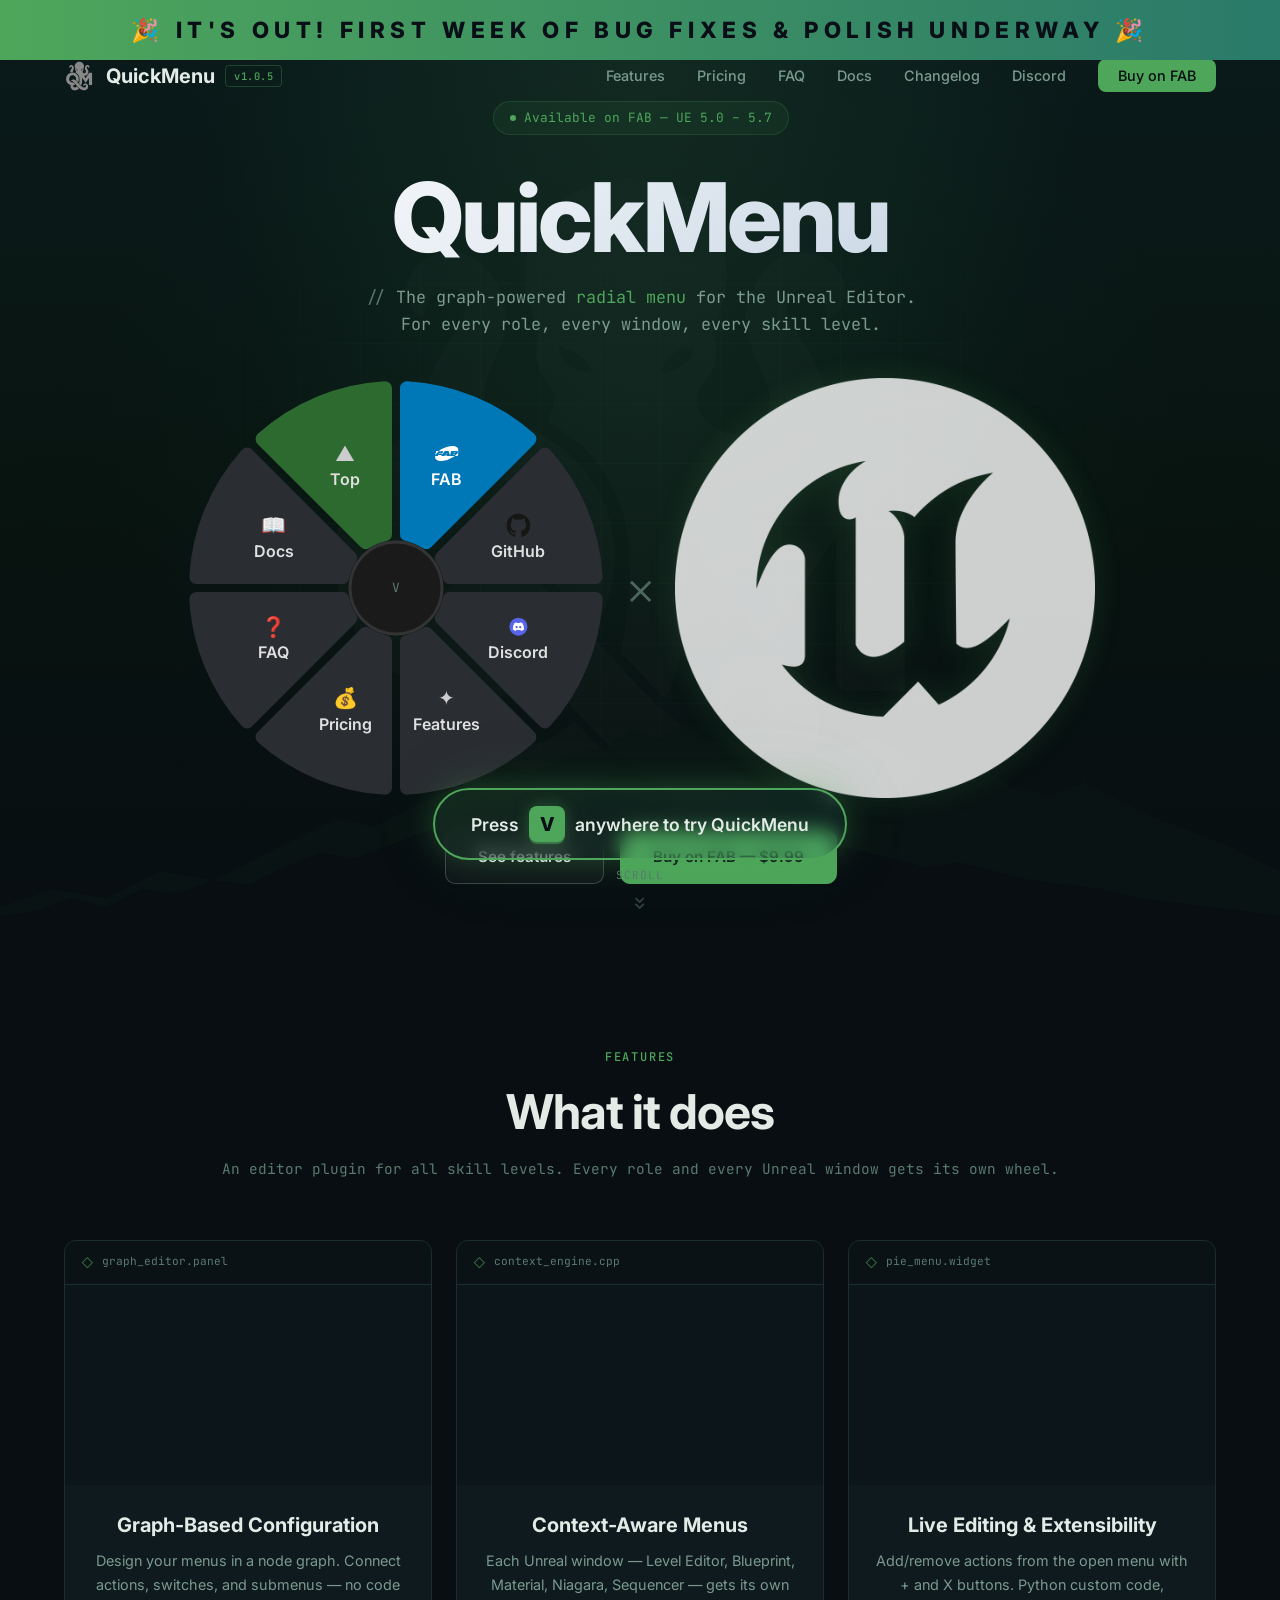
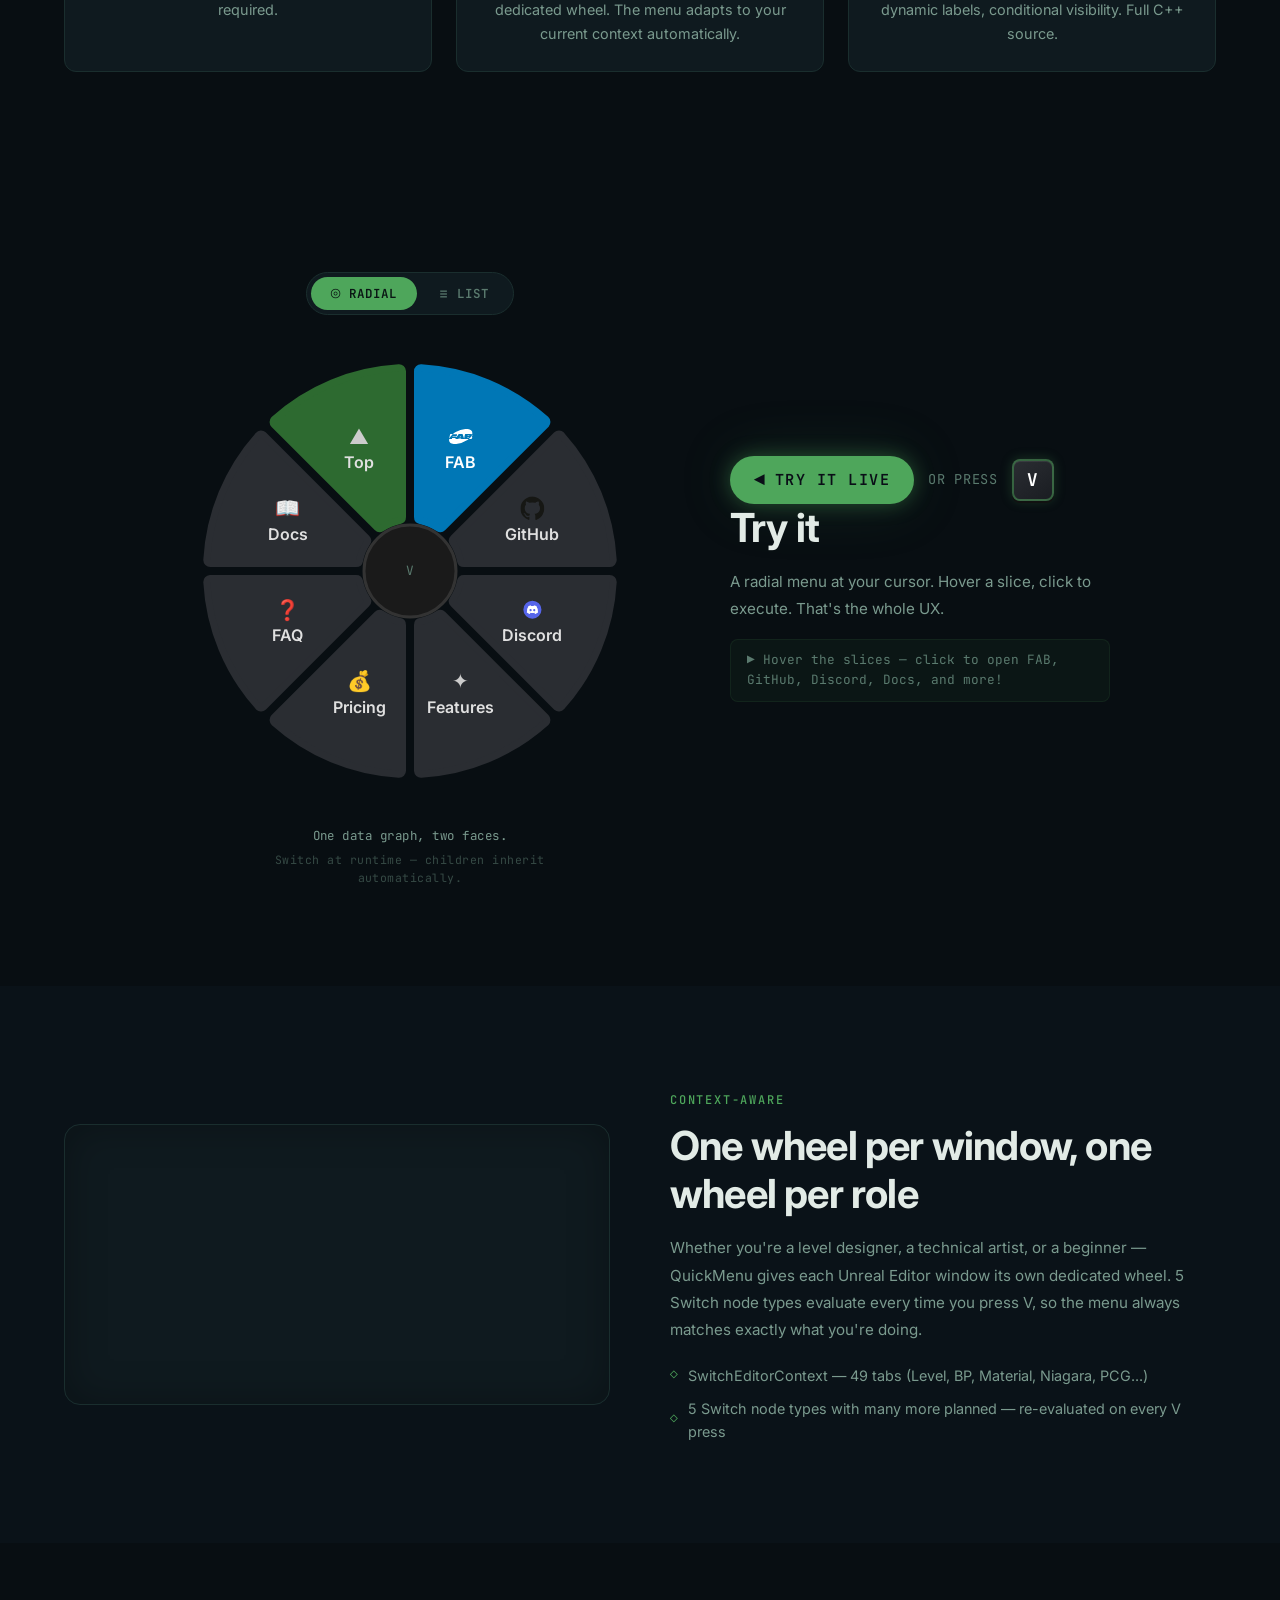
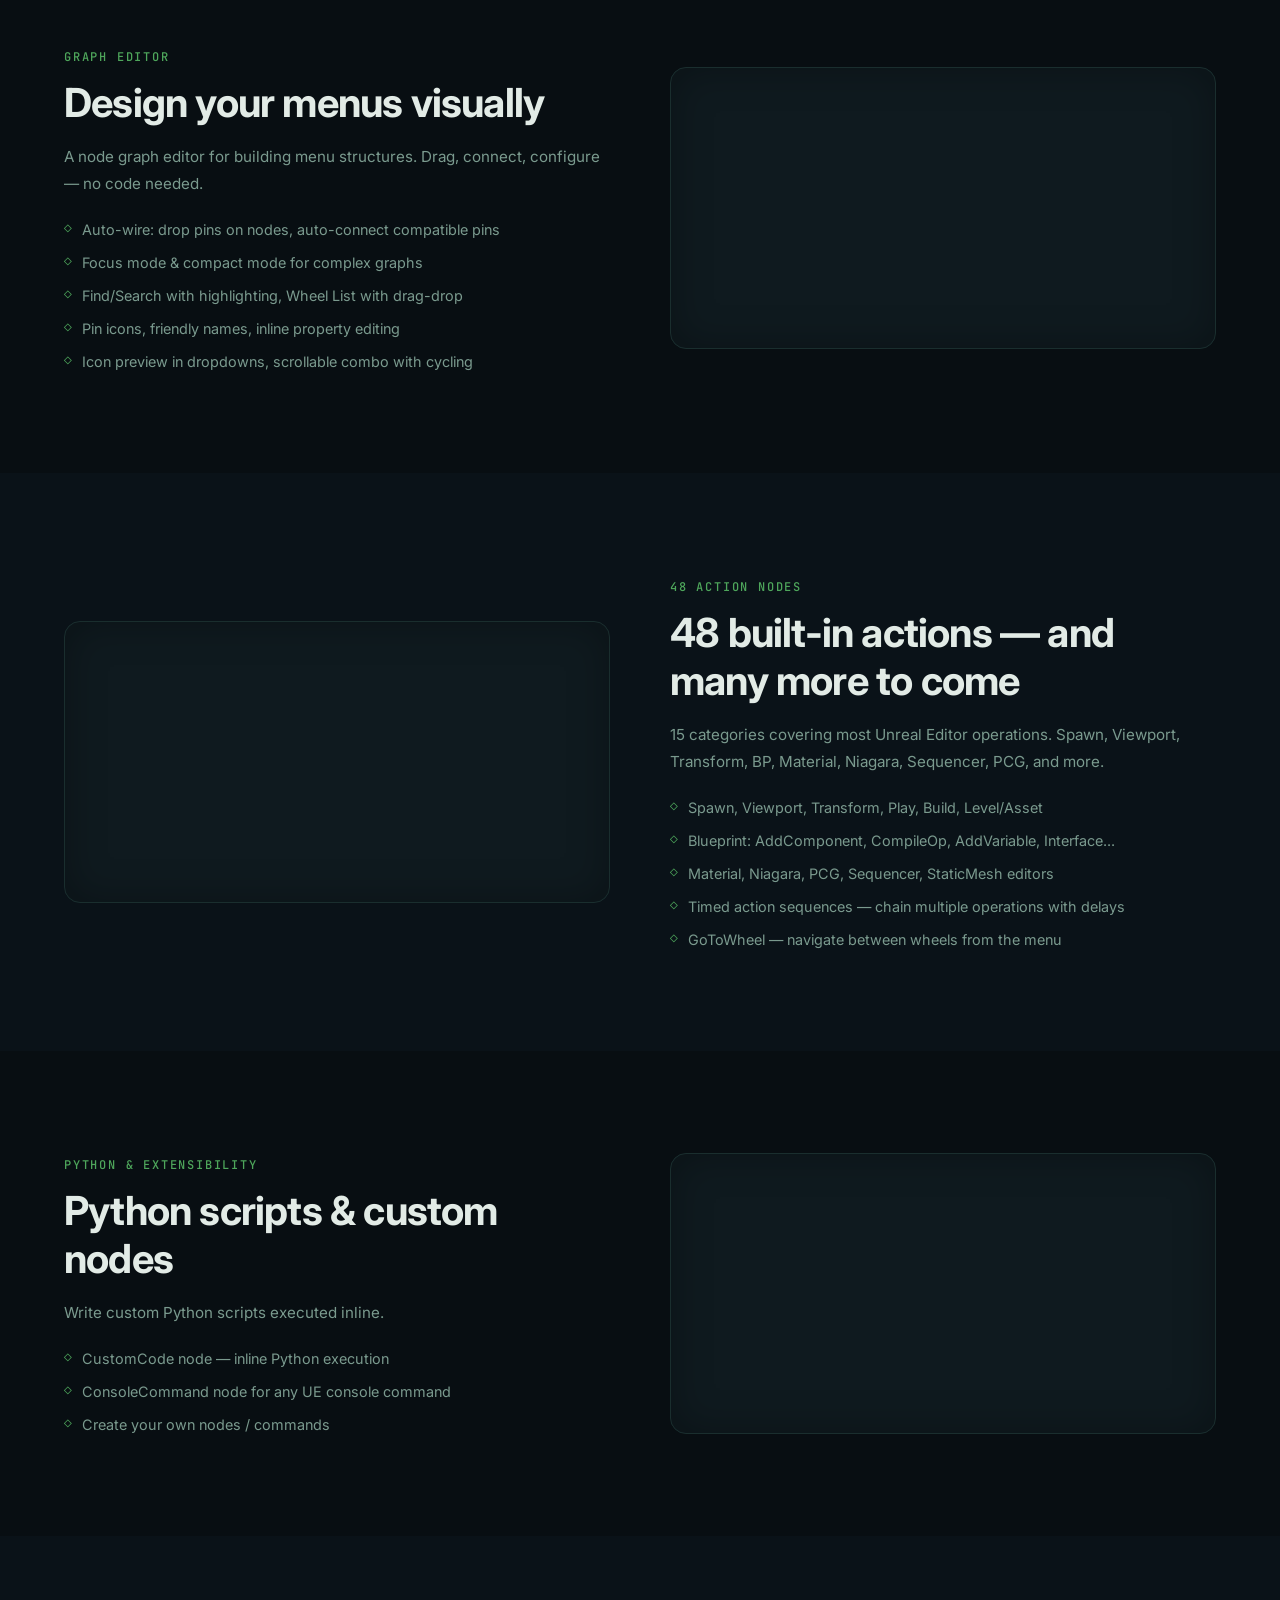
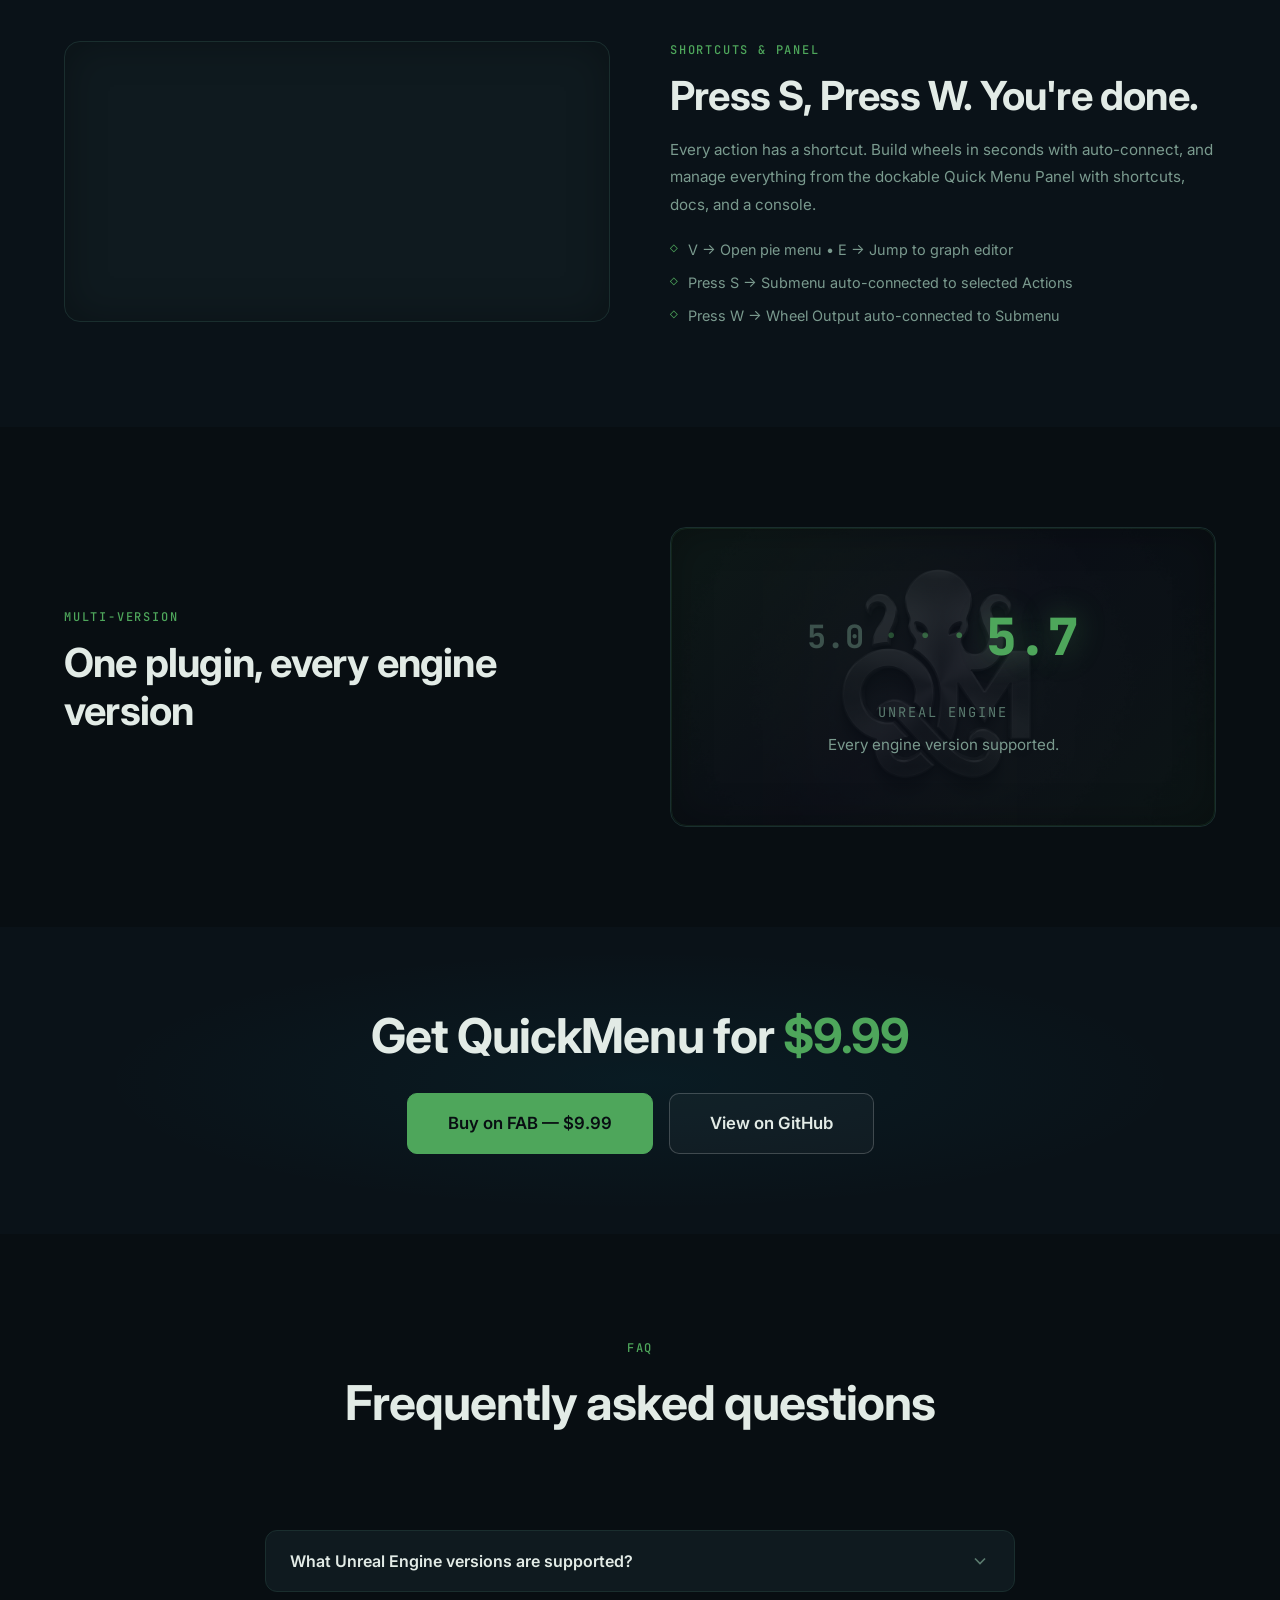
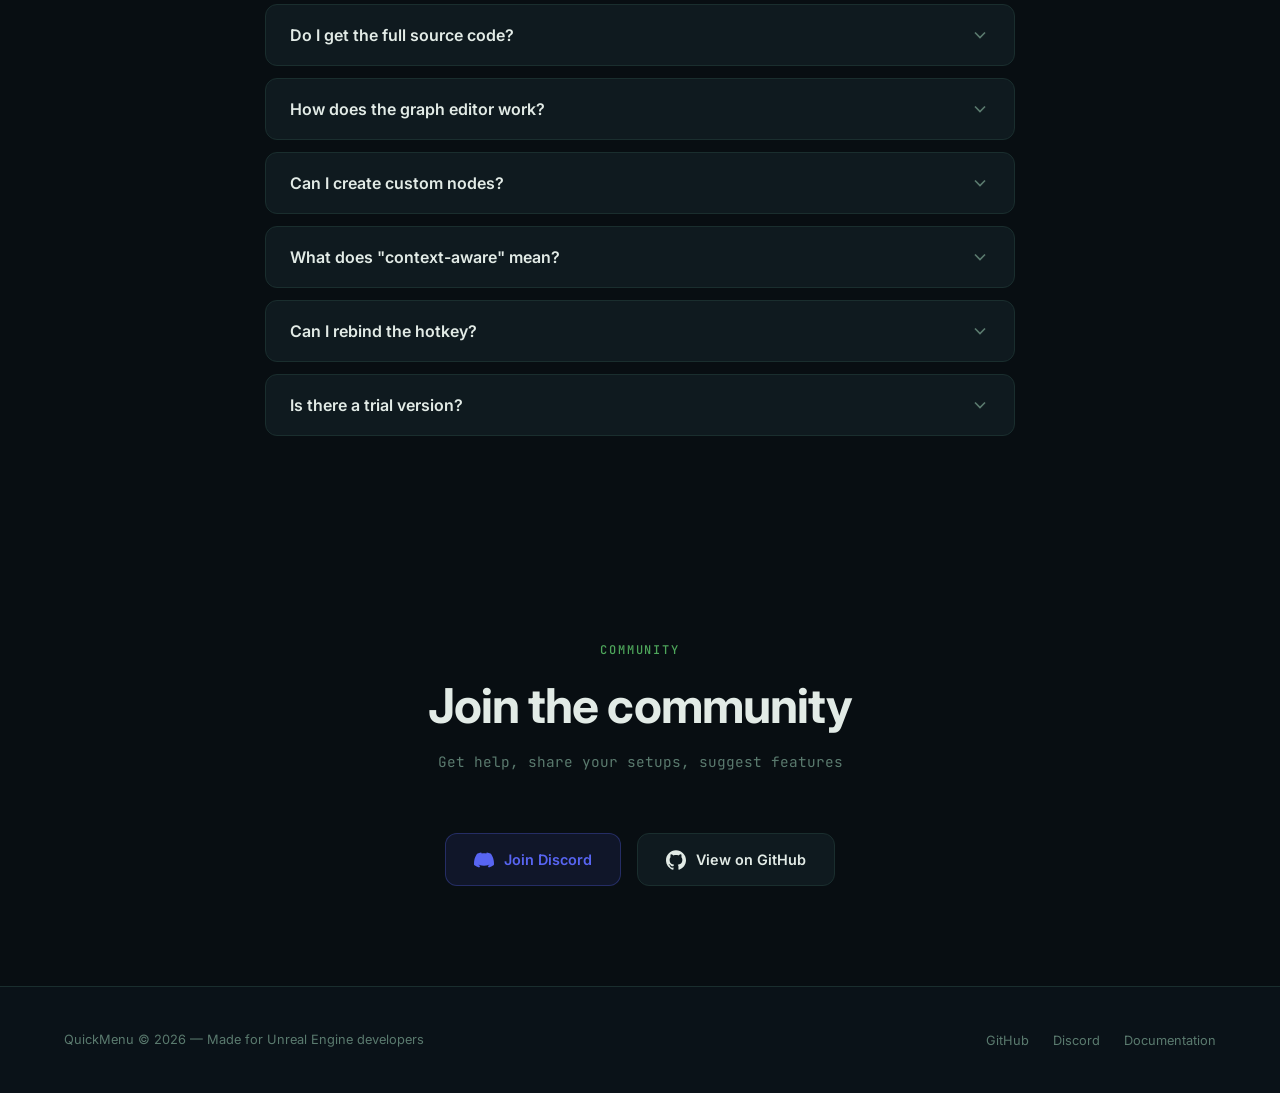
==== website/index.html @ df16c77a "Add 'website/' from commit 'f63d0b98eaf827d012164f40a97e81ab4b2c8f69' git-subtree-dir: website git-s" ====
<!DOCTYPE html>
<html lang="en">
<head>
<meta charset="UTF-8">
<meta name="viewport" content="width=device-width, initial-scale=1.0">
<title>QuickMenu — Graph-Powered Radial Menu for Unreal Engine</title>
<meta name="description" content="A fully customizable radial pie menu for the Unreal Editor, configured through a visual node graph. Supports UE 5.0 – 5.7.">
<link rel="icon" type="image/svg+xml" href="images/LogoGray2.svg">
<link rel="preconnect" href="https://fonts.googleapis.com">
<link href="https://fonts.googleapis.com/css2?family=Inter:wght@300;400;500;600;700;800&family=JetBrains+Mono:wght@400;500;600&display=swap" rel="stylesheet">
<style>
/* ============================================
   RESET & BASE
   ============================================ */
*, *::before, *::after { margin: 0; padding: 0; box-sizing: border-box; }

:root {
  --bg-primary: #080e12;
  --bg-secondary: #0a1218;
  --bg-card: #0f1a1f;
  --bg-card-hover: #152428;
  --border: #1a2e2e;
  --border-hover: #4ea65b;
  --cyan: #4ea65b;
  --cyan-glow: rgba(78, 166, 91, 0.15);
  --cyan-dark: #3d8a4a;
  --violet: #2a7a6a;
  --violet-glow: rgba(42, 122, 106, 0.15);
  --green: #4ea65b;
  --red: #f87171;
  --text-primary: #e2ebe6;
  --text-secondary: #7a9a8e;
  --text-muted: #5a7a6e;
  --font-sans: 'Inter', -apple-system, BlinkMacSystemFont, sans-serif;
  --font-mono: 'JetBrains Mono', 'Fira Code', monospace;
  --max-width: 1200px;
}

html { scroll-behavior: smooth; }

body {
  font-family: var(--font-sans);
  background: var(--bg-primary);
  color: var(--text-primary);
  line-height: 1.6;
  overflow-x: hidden;
  -webkit-font-smoothing: antialiased;
}

a { color: var(--cyan); text-decoration: none; transition: color 0.3s; }
a:hover { color: #6bc478; }

.container {
  max-width: var(--max-width);
  margin: 0 auto;
  padding: 0 24px;
}

/* ============================================
   SOON AVAILABLE BANNER
   ============================================ */
.soon-banner {
  position: fixed;
  top: 0;
  left: 0;
  right: 0;
  z-index: 1100;
  background: linear-gradient(90deg, #4ea65b, #2a7a6a, #4ea65b);
  background-size: 200% 100%;
  animation: bannerShimmer 4s ease-in-out infinite;
  padding: 12px 0;
  text-align: center;
}
.soon-banner span {
  font-family: var(--font-sans);
  font-size: clamp(1rem, 2.5vw, 1.4rem);
  font-weight: 800;
  color: #0a0e17;
  letter-spacing: 0.25em;
  text-transform: uppercase;
}
@keyframes bannerShimmer {
  0%, 100% { background-position: 0% 50%; }
  50% { background-position: 100% 50%; }
}

/* ============================================
   NAVBAR
   ============================================ */
.navbar {
  position: fixed;
  top: 44px;
  left: 0;
  right: 0;
  z-index: 1000;
  padding: 16px 0;
  transition: all 0.4s ease;
  background: transparent;
}

.navbar.scrolled {
  background: rgba(10, 14, 23, 0.85);
  backdrop-filter: blur(20px);
  -webkit-backdrop-filter: blur(20px);
  border-bottom: 1px solid rgba(30, 45, 61, 0.5);
  padding: 12px 0;
}

.navbar .container {
  display: flex;
  align-items: center;
  justify-content: space-between;
}

.nav-logo {
  display: flex;
  align-items: center;
  gap: 10px;
  font-weight: 700;
  font-size: 1.25rem;
  color: var(--text-primary);
}

.nav-logo svg { width: 32px; height: 32px; }

.release-banner {
  background: linear-gradient(90deg, rgba(78, 166, 91, 0.15) 0%, rgba(78, 166, 91, 0.05) 100%);
  border-bottom: 1px solid rgba(78, 166, 91, 0.25);
  text-align: center;
  padding: 10px 20px;
  font-size: 0.85rem;
  color: var(--text-secondary);
  letter-spacing: 0.02em;
}
.release-banner a {
  color: var(--cyan);
  text-decoration: none;
  font-weight: 600;
}
.release-banner a:hover {
  text-decoration: underline;
}
.release-banner .release-new {
  background: var(--cyan);
  color: #0a0a0a;
  font-size: 0.7rem;
  font-weight: 700;
  padding: 2px 8px;
  border-radius: 3px;
  margin-right: 8px;
  letter-spacing: 0.05em;
  text-transform: uppercase;
}

.nav-version {
  font-family: var(--font-mono);
  font-size: 0.65rem;
  font-weight: 500;
  color: var(--cyan);
  border: 1px solid rgba(78, 166, 91, 0.3);
  padding: 2px 8px;
  border-radius: 4px;
  letter-spacing: 0.05em;
}

.nav-links {
  display: flex;
  align-items: center;
  gap: 32px;
  list-style: none;
}

.nav-links a {
  color: var(--text-secondary);
  font-size: 0.9rem;
  font-weight: 500;
  transition: color 0.3s;
}
.nav-links a:hover { color: var(--text-primary); }

.btn-nav {
  background: var(--cyan);
  color: var(--bg-primary) !important;
  padding: 8px 20px;
  border-radius: 8px;
  font-weight: 600;
  font-size: 0.85rem;
  transition: all 0.3s;
}
.btn-nav:hover {
  background: #6bc478;
  transform: translateY(-1px);
  box-shadow: 0 4px 20px rgba(78, 166, 91, 0.3);
}

.nav-hamburger {
  display: none;
  flex-direction: column;
  gap: 5px;
  cursor: pointer;
  background: none;
  border: none;
  padding: 4px;
}
.nav-hamburger span {
  display: block;
  width: 24px;
  height: 2px;
  background: var(--text-primary);
  border-radius: 2px;
  transition: all 0.3s;
}

/* ============================================
   HERO — PARALLAX MOUNTAIN
   ============================================ */
.hero {
  position: relative;
  height: 100vh;
  min-height: 700px;
  overflow: hidden;
  display: flex;
  align-items: center;
  justify-content: center;
}

.hero-bg {
  position: absolute;
  inset: 0;
  z-index: 1;
  background:
    radial-gradient(ellipse at 50% 0%, rgba(78, 166, 91, 0.1) 0%, transparent 50%),
    radial-gradient(ellipse at 50% 40%, rgba(42, 122, 106, 0.08) 0%, transparent 60%),
    linear-gradient(180deg, #0a1a1a 0%, #081410 50%, #080e12 100%);
}

.hero-octopus {
  position: absolute;
  top: 50%;
  left: 50%;
  transform: translate(-50%, -50%);
  width: 700px;
  height: auto;
  opacity: 0.06;
  z-index: 2;
  pointer-events: none;
  filter: brightness(0.5) sepia(1) hue-rotate(90deg) saturate(0.5);
}

.hero-grid {
  position: absolute;
  inset: 0;
  z-index: 2;
  background-image:
    linear-gradient(rgba(78, 166, 91, 0.03) 1px, transparent 1px),
    linear-gradient(90deg, rgba(78, 166, 91, 0.03) 1px, transparent 1px);
  background-size: 60px 60px;
  mask-image: radial-gradient(ellipse at center, black 30%, transparent 70%);
  -webkit-mask-image: radial-gradient(ellipse at center, black 30%, transparent 70%);
}

.hero-particles {
  position: absolute;
  inset: 0;
  z-index: 2;
  overflow: hidden;
}
.particle {
  position: absolute;
  width: 2px;
  height: 2px;
  background: var(--cyan);
  border-radius: 50%;
  opacity: 0;
  animation: particleFloat 8s infinite;
}

@keyframes particleFloat {
  0% { opacity: 0; transform: translateY(100vh) scale(0); }
  10% { opacity: 0.6; }
  90% { opacity: 0.6; }
  100% { opacity: 0; transform: translateY(-20vh) scale(1); }
}

.hero-content {
  position: relative;
  z-index: 5;
  text-align: center;
  will-change: transform;
}

.hero-badge {
  display: inline-flex;
  align-items: center;
  gap: 8px;
  background: rgba(78, 166, 91, 0.08);
  border: 1px solid rgba(78, 166, 91, 0.2);
  padding: 6px 16px;
  border-radius: 50px;
  font-family: var(--font-mono);
  font-size: 0.8rem;
  color: var(--cyan);
  margin-bottom: 32px;
}
.hero-badge .dot {
  width: 6px; height: 6px;
  background: var(--green);
  border-radius: 50%;
  animation: pulse 2s infinite;
}
@keyframes pulse {
  0%, 100% { opacity: 1; }
  50% { opacity: 0.4; }
}

.hero-logos {
  display: flex;
  align-items: center;
  justify-content: center;
  gap: 20px;
  margin-bottom: 32px;
}

.hero-logos-x {
  font-size: 3rem;
  font-weight: 300;
  color: var(--text-secondary);
  opacity: 0.6;
}

.hero-title-icon {
  flex-shrink: 0;
  width: 420px;
  height: 420px;
  filter: drop-shadow(0 0 15px rgba(78, 166, 91, 0.2));
  opacity: 0.8;
  transition: opacity 0.3s;
}
.hero-title-icon:hover { opacity: 1; }

/* Hero mini wheel */
.hero-wheel-mini {
  position: relative;
  width: 420px;
  height: 420px;
  flex-shrink: 0;
}

.hero-title-icon img {
  width: 100%;
  height: 100%;
  object-fit: contain;
}

.hero-title-icon svg {
  width: 100%;
  height: 100%;
}

.hero h1 {
  font-size: clamp(3rem, 8vw, 6rem);
  font-weight: 800;
  letter-spacing: -0.03em;
  line-height: 1.05;
  margin-bottom: 16px;
  background: linear-gradient(135deg, #ffffff 0%, #c0d0e0 100%);
  -webkit-background-clip: text;
  -webkit-text-fill-color: transparent;
  background-clip: text;
}

.hero-subtitle {
  font-family: var(--font-mono);
  font-size: clamp(0.85rem, 2vw, 1.05rem);
  color: var(--text-secondary);
  margin-bottom: 40px;
  font-weight: 400;
}
.hero-subtitle .comment { color: var(--text-muted); }
.hero-subtitle .keyword { color: var(--cyan); }

.hero-buttons {
  display: flex;
  gap: 16px;
  justify-content: center;
  flex-wrap: wrap;
}

.btn-ghost {
  padding: 14px 32px;
  border: 1px solid rgba(255,255,255,0.2);
  border-radius: 10px;
  color: var(--text-primary);
  font-weight: 600;
  font-size: 0.95rem;
  background: rgba(255,255,255,0.03);
  cursor: pointer;
  transition: all 0.3s;
}
.btn-ghost:hover {
  border-color: rgba(255,255,255,0.5);
  background: rgba(255,255,255,0.08);
  transform: translateY(-2px);
}

.btn-primary {
  padding: 14px 32px;
  border: 1px solid var(--cyan);
  border-radius: 10px;
  color: var(--bg-primary);
  font-weight: 600;
  font-size: 0.95rem;
  background: var(--cyan);
  cursor: pointer;
  transition: all 0.3s;
}
.btn-primary:hover {
  background: #6bc478;
  border-color: #6bc478;
  transform: translateY(-2px);
  box-shadow: 0 8px 30px rgba(78, 166, 91, 0.3);
}

/* Mountain silhouette overlay */
.hero-mountain {
  position: absolute;
  bottom: 0;
  left: 0;
  right: 0;
  z-index: 4;
  pointer-events: none;
  will-change: transform;
}
.hero-mountain svg {
  display: block;
  width: 100%;
  height: auto;
}

.scroll-indicator {
  position: absolute;
  bottom: 30px;
  left: 50%;
  transform: translateX(-50%);
  z-index: 15;
  display: flex;
  flex-direction: column;
  align-items: center;
  gap: 8px;
  color: var(--text-muted);
  font-size: 0.7rem;
  font-family: var(--font-mono);
  letter-spacing: 0.1em;
  text-transform: uppercase;
  animation: bounce 2s infinite;
}
@keyframes bounce {
  0%, 100% { transform: translateX(-50%) translateY(0); }
  50% { transform: translateX(-50%) translateY(8px); }
}
.scroll-indicator svg { width: 20px; height: 20px; opacity: 0.5; }

/* ============================================
   SECTION COMMON
   ============================================ */
section {
  padding: 100px 0;
  position: relative;
}

.section-label {
  display: inline-block;
  font-family: var(--font-mono);
  font-size: 0.75rem;
  font-weight: 500;
  color: var(--cyan);
  letter-spacing: 0.15em;
  text-transform: uppercase;
  margin-bottom: 16px;
}

.section-title {
  font-size: clamp(2rem, 4vw, 3rem);
  font-weight: 700;
  letter-spacing: -0.02em;
  line-height: 1.2;
  margin-bottom: 16px;
}

.section-subtitle {
  font-family: var(--font-mono);
  font-size: 0.9rem;
  color: var(--text-muted);
  margin-bottom: 60px;
}

/* Fade-in animation */
.fade-in {
  opacity: 0;
  transform: translateY(30px);
  transition: opacity 0.6s ease, transform 0.6s ease;
}
.fade-in.visible {
  opacity: 1;
  transform: translateY(0);
}

/* ============================================
   FEATURES
   ============================================ */
.features { background: var(--bg-primary); }

.features-grid {
  display: grid;
  grid-template-columns: repeat(3, 1fr);
  gap: 24px;
}

.feature-card {
  background: var(--bg-card);
  border: 1px solid var(--border);
  border-radius: 12px;
  overflow: hidden;
  transition: all 0.3s ease;
}
.feature-card:hover {
  border-color: var(--border-hover);
  transform: translateY(-4px);
  box-shadow: 0 20px 40px rgba(0,0,0,0.3), 0 0 30px var(--cyan-glow);
}

.card-header {
  display: flex;
  align-items: center;
  gap: 8px;
  padding: 12px 16px;
  background: rgba(0,0,0,0.3);
  border-bottom: 1px solid var(--border);
}
.card-header-icon {
  color: var(--cyan);
  font-size: 0.75rem;
  opacity: 0.6;
}
.card-header-title {
  font-family: var(--font-mono);
  font-size: 0.7rem;
  color: var(--text-muted);
}

.card-visual {
  height: 200px;
  display: flex;
  align-items: center;
  justify-content: center;
  background: rgba(0,0,0,0.2);
  position: relative;
  overflow: hidden;
}

.card-visual svg {
  width: 80%;
  height: 80%;
  opacity: 0.7;
}

.card-body { padding: 24px; }

.card-body h3 {
  font-size: 1.25rem;
  font-weight: 700;
  margin-bottom: 8px;
}

.card-body p {
  font-size: 0.9rem;
  color: var(--text-secondary);
  line-height: 1.7;
}

/* ============================================
   SHOWCASE
   ============================================ */
.showcase {
  background: var(--bg-secondary);
  position: relative;
}
.showcase::before {
  content: '';
  position: absolute;
  inset: 0;
  background-image:
    radial-gradient(circle, rgba(0,180,216,0.04) 1px, transparent 1px);
  background-size: 30px 30px;
  pointer-events: none;
}

.showcase-grid {
  display: grid;
  grid-template-columns: repeat(2, 1fr);
  gap: 20px;
  position: relative;
  z-index: 1;
}

.showcase-item {
  display: flex;
  align-items: flex-start;
  gap: 16px;
  padding: 24px;
  background: rgba(19, 26, 36, 0.6);
  border: 1px solid var(--border);
  border-radius: 12px;
  transition: all 0.3s;
}
.showcase-item:hover {
  border-color: rgba(78, 166, 91, 0.3);
  background: rgba(19, 26, 36, 0.9);
}

.showcase-icon {
  flex-shrink: 0;
  width: 48px;
  height: 48px;
  display: flex;
  align-items: center;
  justify-content: center;
  background: rgba(78, 166, 91, 0.08);
  border: 1px solid rgba(78, 166, 91, 0.15);
  border-radius: 10px;
  font-family: var(--font-mono);
  font-size: 1.1rem;
  font-weight: 600;
  color: var(--cyan);
}

.showcase-text h4 {
  font-size: 1rem;
  font-weight: 600;
  margin-bottom: 4px;
}
.showcase-text p {
  font-size: 0.85rem;
  color: var(--text-secondary);
}

/* ============================================
   INTERACTIVE WHEEL DEMO
   ============================================ */
.wheel-demo { background: var(--bg-primary); }

.wheel-demo-layout {
  display: flex;
  align-items: center;
  justify-content: center;
  gap: 80px;
}

.wheel-wrapper {
  position: relative;
  width: 480px;
  height: 480px;
  flex-shrink: 0;
}

.wheel-center {
  position: absolute;
  top: 50%; left: 50%;
  transform: translate(-50%, -50%);
  width: 95px; height: 95px;
  background: #1a1a1a;
  border: 3px solid #333;
  border-radius: 50%;
  z-index: 10;
  display: flex;
  align-items: center;
  justify-content: center;
  font-family: var(--font-mono);
  font-size: 0.8rem;
  color: var(--text-muted);
  transition: all 0.3s;
}

.wheel-slice {
  position: absolute;
  top: 50%; left: 50%;
  width: 200px;
  height: 200px;
  transform-origin: 0 0;
  cursor: pointer;
  transition: filter 0.25s, transform 0.25s;
}

.wheel-slice svg {
  width: 100%;
  height: 100%;
  overflow: visible;
}

.wheel-slice-bg {
  fill: #2a2d32;
  stroke: #2a2d32;
  stroke-width: 14;
  stroke-linejoin: round;
  paint-order: stroke fill;
  transition: fill 0.25s, stroke 0.25s;
}

.wheel-slice:hover .wheel-slice-bg { fill: #3a3d42; stroke: #3a3d42; }
.wheel-slice.active .wheel-slice-bg { fill: #0077b6; stroke: #0077b6; }
.wheel-slice.green .wheel-slice-bg { fill: #2d6a30; stroke: #2d6a30; }
.wheel-slice.green:hover .wheel-slice-bg { fill: #3a8a3d; stroke: #3a8a3d; }

.wheel-slice-label {
  fill: #e0e0e0;
  font-family: 'Inter', sans-serif;
  font-size: 16px;
  font-weight: 600;
  text-anchor: middle;
  pointer-events: none;
}

.wheel-slice-icon {
  fill: #ccc;
  font-family: 'Inter', sans-serif;
  font-size: 20px;
  text-anchor: middle;
  pointer-events: none;
}

.wheel-slice:hover .wheel-slice-label { fill: #fff; }
.wheel-slice.active .wheel-slice-label { fill: #fff; }
.wheel-slice:hover {
  filter: brightness(1.2);
  transform-origin: 0 0;
}

.wheel-tooltip {
  position: absolute;
  bottom: -40px;
  left: 50%;
  transform: translateX(-50%);
  background: var(--bg-card);
  border: 1px solid var(--border);
  border-radius: 8px;
  padding: 8px 16px;
  font-family: var(--font-mono);
  font-size: 0.8rem;
  color: var(--cyan);
  white-space: nowrap;
  opacity: 0;
  transition: opacity 0.3s;
  pointer-events: none;
}
.wheel-wrapper:hover .wheel-tooltip { opacity: 1; }

.wheel-info {
  max-width: 380px;
}
.wheel-info .section-label { margin-bottom: 12px; }
.wheel-info .try-it-badge {
  display: inline-flex;
  align-items: center;
  gap: 8px;
  font-family: var(--font-mono);
  font-size: 0.95rem;
  font-weight: 600;
  color: #0a0e17;
  background: var(--cyan);
  padding: 10px 24px;
  border-radius: 50px;
  letter-spacing: 0.1em;
  text-transform: uppercase;
  animation: tryItPulse 2s ease-in-out infinite;
  box-shadow: 0 0 20px rgba(78, 166, 91, 0.4), 0 0 60px rgba(78, 166, 91, 0.15);
  cursor: default;
}
.wheel-info .try-or-press {
  display: inline-flex;
  align-items: center;
  gap: 14px;
  flex-wrap: wrap;
}
.wheel-info .or-press-v {
  display: inline-flex;
  align-items: center;
  gap: 8px;
  font-family: var(--font-mono);
  font-size: 0.85rem;
  color: var(--text-muted);
  letter-spacing: 0.05em;
  text-transform: uppercase;
}
.wheel-info .key-v {
  display: inline-flex;
  align-items: center;
  justify-content: center;
  width: 42px;
  height: 42px;
  font-family: var(--font-mono);
  font-size: 1.1rem;
  font-weight: 700;
  color: #fff;
  background: linear-gradient(145deg, #2a2d32, #1a1d22);
  border: 2px solid rgba(78, 166, 91, 0.5);
  border-radius: 8px;
  box-shadow: 0 2px 0 #111, 0 0 12px rgba(78, 166, 91, 0.25), inset 0 1px 0 rgba(255,255,255,0.08);
  animation: keyGlow 2s ease-in-out infinite;
  cursor: default;
}
@keyframes keyGlow {
  0%, 100% { border-color: rgba(78, 166, 91, 0.5); box-shadow: 0 2px 0 #111, 0 0 12px rgba(78, 166, 91, 0.25), inset 0 1px 0 rgba(255,255,255,0.08); }
  50% { border-color: rgba(78, 166, 91, 0.9); box-shadow: 0 2px 0 #111, 0 0 20px rgba(78, 166, 91, 0.45), inset 0 1px 0 rgba(255,255,255,0.08); }
}
.wheel-info .try-it-badge .try-arrow {
  display: inline-block;
  animation: tryItArrow 1.5s ease-in-out infinite;
  font-size: 1.1rem;
}
@keyframes tryItPulse {
  0%, 100% { transform: scale(1); box-shadow: 0 0 20px rgba(78, 166, 91, 0.4), 0 0 60px rgba(78, 166, 91, 0.15); }
  50% { transform: scale(1.05); box-shadow: 0 0 30px rgba(78, 166, 91, 0.6), 0 0 80px rgba(78, 166, 91, 0.25); }
}
@keyframes tryItArrow {
  0%, 100% { transform: translateX(0); }
  50% { transform: translateX(-6px); }
}
.wheel-info h2 {
  font-size: clamp(1.8rem, 3.5vw, 2.5rem);
  font-weight: 700;
  letter-spacing: -0.02em;
  line-height: 1.2;
  margin-bottom: 16px;
}
.wheel-info p {
  font-size: 0.95rem;
  color: var(--text-secondary);
  line-height: 1.8;
  margin-bottom: 16px;
}
.wheel-info .hint {
  font-family: var(--font-mono);
  font-size: 0.8rem;
  color: var(--text-muted);
  padding: 10px 16px;
  background: rgba(78, 166, 91, 0.05);
  border: 1px solid rgba(78, 166, 91, 0.1);
  border-radius: 8px;
  display: inline-block;
}

/* ============================================
   WHEEL DEMO — Pie ⇄ List mode toggle
   ============================================ */
.wheel-stage {
  display: flex;
  flex-direction: column;
  align-items: center;
  gap: 16px;
}

.mode-toggle {
  display: inline-flex;
  background: var(--bg-card);
  border: 1px solid var(--border);
  border-radius: 999px;
  padding: 4px;
  gap: 2px;
  position: relative;
  z-index: 3;
}

.mode-toggle-btn {
  background: transparent;
  border: none;
  color: var(--text-muted);
  font-family: var(--font-mono);
  font-size: 0.78rem;
  font-weight: 600;
  letter-spacing: 0.08em;
  text-transform: uppercase;
  padding: 8px 20px;
  border-radius: 999px;
  cursor: pointer;
  transition: color 0.25s, background 0.25s;
  display: inline-flex;
  align-items: center;
  gap: 8px;
}

.mode-toggle-btn:hover { color: var(--text-primary); }

.mode-toggle-btn.is-active {
  background: var(--cyan);
  color: #0a1614;
}

.mode-toggle-btn .toggle-glyph {
  font-size: 0.95rem;
  line-height: 1;
}

.mode-caption {
  font-family: var(--font-mono);
  font-size: 0.78rem;
  color: var(--text-muted);
  text-align: center;
  letter-spacing: 0.04em;
  line-height: 1.5;
  max-width: 320px;
  margin: 0;
}
.mode-caption .accent { color: var(--text-secondary); }
.mode-caption .sub {
  display: block;
  margin-top: 6px;
  opacity: 0.55;
  font-size: 0.72rem;
}

/* SVG layer (radial wedges) */
.wheel-svg-layer {
  position: absolute;
  inset: 0;
  transition: opacity 350ms ease-out;
}

/* Row layer (list mode buttons) */
.wheel-row-layer {
  position: absolute;
  inset: 0;
  pointer-events: none;
}

.wheel-row {
  position: absolute;
  top: 50%;
  left: 50%;
  width: max-content;
  min-width: 118px;
  max-width: 170px;
  height: 36px;
  background: linear-gradient(180deg, #2a2d34 0%, #23262c 100%);
  border: 1px solid #3a3d44;
  border-radius: 6px;
  display: inline-flex;
  align-items: stretch;
  gap: 0;
  padding: 0;
  font-family: var(--font-sans);
  font-size: 0.8rem;
  font-weight: 600;
  color: var(--text-primary);
  cursor: pointer;
  opacity: 0;
  pointer-events: none;
  will-change: transform, opacity;
  text-align: left;
  box-shadow: 0 2px 4px rgba(0,0,0,0.35), inset 0 1px 0 rgba(255,255,255,0.04);
  overflow: hidden;
}

.wheel-row:hover {
  border-color: rgba(78, 166, 91, 0.55);
  background: linear-gradient(180deg, #32363d 0%, #292c33 100%);
}

.wheel-row.is-active {
  background: var(--cyan);
  border-color: var(--cyan-dark);
  color: #0a1614;
  box-shadow: 0 0 16px rgba(78, 166, 91, 0.45), inset 0 1px 0 rgba(255,255,255,0.18);
}
.wheel-row.is-active .wheel-row-icon { background: rgba(0,0,0,0.16); color: #0a1614; }
.wheel-row.is-active .wheel-row-icon img { filter: brightness(0); }
.wheel-row.is-active .wheel-row-meta { color: rgba(10, 22, 20, 0.55); }

.wheel-row.is-green {
  border-color: rgba(74, 222, 128, 0.45);
}

.wheel-row-icon {
  width: 30px;
  background: rgba(0, 0, 0, 0.22);
  border-right: 1px solid rgba(255, 255, 255, 0.04);
  display: inline-flex;
  align-items: center;
  justify-content: center;
  font-size: 0.95rem;
  color: var(--cyan);
  flex-shrink: 0;
}
.wheel-row-icon img { width: 16px; height: 16px; }

.wheel-row-label {
  flex: 1;
  overflow: hidden;
  text-overflow: ellipsis;
  white-space: nowrap;
  padding: 0 6px 0 9px;
  align-self: center;
}

.wheel-row-meta {
  font-family: var(--font-mono);
  font-size: 0.85rem;
  color: var(--text-muted);
  opacity: 0.55;
  padding-right: 9px;
  align-self: center;
}

/* Mode-driven visibility (applies to any container with data-mode, e.g. .wheel-wrapper or .qm-wheel) */
[data-mode="radial"] .wheel-svg-layer { opacity: 1; pointer-events: auto; }
[data-mode="radial"] .wheel-row        { opacity: 0; pointer-events: none; }
[data-mode="radial"] .wheel-center,
[data-mode="radial"] .qm-wheel-center  { opacity: 1; }

[data-mode="list"] .wheel-svg-layer { opacity: 0; pointer-events: none; }
[data-mode="list"] .wheel-row        { opacity: 1; pointer-events: auto; }
[data-mode="list"] .wheel-center,
[data-mode="list"] .qm-wheel-center  { opacity: 0; }

.wheel-wrapper .wheel-center,
.qm-wheel .qm-wheel-center { transition: opacity 350ms ease-out, all 0.3s; }

@media (prefers-reduced-motion: reduce) {
  .wheel-row, .wheel-svg-layer, .wheel-center {
    transition-duration: 200ms !important;
  }
}

@media (max-width: 900px) {
  .wheel-demo-layout {
    flex-direction: column;
    gap: 40px;
    text-align: center;
  }
  .wheel-wrapper { width: 360px; height: 360px; }
  .wheel-slice { width: 150px; height: 150px; }
  .wheel-center { width: 68px; height: 68px; }
  .wheel-row { min-width: 100px; max-width: 140px; height: 32px; font-size: 0.74rem; }
  .wheel-row-icon { width: 26px; }
  .wheel-row-icon img { width: 14px; height: 14px; }
}

/* ============================================
   FEATURE DETAIL SECTIONS (alternating layout)
   ============================================ */
.feature-detail {
  position: relative;
  overflow: hidden;
}
.feature-detail.alt { background: var(--bg-secondary); }

.feature-detail-grid {
  display: grid;
  grid-template-columns: 1fr 1fr;
  gap: 60px;
  align-items: center;
}
.feature-detail.reverse .feature-detail-grid {
  direction: rtl;
}
.feature-detail.reverse .feature-detail-grid > * {
  direction: ltr;
}

.feature-detail-text .section-label { margin-bottom: 12px; }
.feature-detail-text h2 {
  font-size: clamp(1.8rem, 3.5vw, 2.5rem);
  font-weight: 700;
  letter-spacing: -0.02em;
  line-height: 1.2;
  margin-bottom: 16px;
}
.feature-detail-text p {
  font-size: 0.95rem;
  color: var(--text-secondary);
  line-height: 1.8;
  margin-bottom: 20px;
}

.feature-detail-highlights {
  list-style: none;
  display: flex;
  flex-direction: column;
  gap: 10px;
}
.feature-detail-highlights li {
  display: flex;
  align-items: center;
  gap: 10px;
  font-size: 0.9rem;
  color: var(--text-secondary);
}
.feature-detail-highlights li .hl-icon {
  flex-shrink: 0;
  color: var(--cyan);
  font-family: var(--font-mono);
  font-size: 0.8rem;
  font-weight: 600;
}

.feature-detail-visual {
  position: relative;
  border-radius: 16px;
  overflow: hidden;
  border: 1px solid var(--border);
  background: var(--bg-card);
}
.feature-detail-visual img {
  display: block;
  width: 100%;
  height: auto;
}
.feature-detail-visual::after {
  content: '';
  position: absolute;
  inset: 0;
  border-radius: 16px;
  box-shadow: inset 0 0 40px rgba(0,0,0,0.3);
  pointer-events: none;
}

@media (max-width: 900px) {
  .feature-detail-grid {
    grid-template-columns: 1fr;
    gap: 32px;
    text-align: center;
  }
  .feature-detail.reverse .feature-detail-grid {
    direction: ltr;
  }
  .feature-detail-highlights { align-items: center; }
}

/* ============================================
   CODE PREVIEW
   ============================================ */
.code-section { background: var(--bg-primary); }

.code-block {
  max-width: 750px;
  margin: 0 auto;
  background: #0c1018;
  border: 1px solid var(--border);
  border-radius: 12px;
  overflow: hidden;
  font-family: var(--font-mono);
  font-size: 0.85rem;
}

.code-header {
  display: flex;
  align-items: center;
  gap: 8px;
  padding: 12px 16px;
  background: rgba(0,0,0,0.4);
  border-bottom: 1px solid var(--border);
}
.code-header-icon {
  color: var(--cyan);
  font-size: 0.75rem;
  opacity: 0.6;
}
.code-header .file-name {
  font-size: 0.75rem;
  color: var(--text-muted);
  margin-left: 8px;
}

.code-body {
  padding: 24px;
  line-height: 1.8;
  overflow-x: auto;
}

.code-body .node { color: var(--cyan); }
.code-body .action { color: var(--green); }
.code-body .param { color: #fbbf24; }
.code-body .line { color: var(--text-muted); }
.code-body .comment { color: var(--text-muted); font-style: italic; }

/* ============================================
   CTA BOTTOM
   ============================================ */
.cta-bottom {
  background: var(--bg-secondary);
  position: relative;
  padding: 80px 0;
}
.cta-bottom::before {
  content: '';
  position: absolute;
  inset: 0;
  background: radial-gradient(ellipse at 50% 50%, rgba(0,180,216,0.06) 0%, transparent 60%);
  pointer-events: none;
}

.btn-full {
  display: block;
  width: 100%;
  text-align: center;
  padding: 14px;
  border-radius: 10px;
  font-weight: 600;
  font-size: 0.95rem;
  cursor: pointer;
  transition: all 0.3s;
  border: none;
}
.btn-full.cyan {
  background: var(--cyan);
  color: var(--bg-primary);
}
.btn-full.cyan:hover {
  background: #6bc478;
  box-shadow: 0 8px 30px rgba(78, 166, 91, 0.3);
  transform: translateY(-2px);
}
.btn-full.outline {
  background: transparent;
  color: var(--text-primary);
  border: 1px solid var(--border);
}
.btn-full.outline:hover {
  border-color: var(--violet);
  background: rgba(42, 122, 106, 0.05);
}

/* ============================================
   FAQ
   ============================================ */
.faq { background: var(--bg-primary); }

.faq-list {
  max-width: 750px;
  margin: 0 auto;
  display: flex;
  flex-direction: column;
  gap: 12px;
}

.faq-item {
  background: var(--bg-card);
  border: 1px solid var(--border);
  border-radius: 12px;
  overflow: hidden;
  transition: border-color 0.3s;
}
.faq-item:hover,
.faq-item.open {
  border-color: rgba(78, 166, 91, 0.3);
}

.faq-question {
  display: flex;
  align-items: center;
  justify-content: space-between;
  gap: 16px;
  padding: 20px 24px;
  background: none;
  border: none;
  width: 100%;
  cursor: pointer;
  text-align: left;
  font-family: var(--font-sans);
  font-size: 1rem;
  font-weight: 600;
  color: var(--text-primary);
  transition: color 0.3s;
}
.faq-question:hover { color: var(--cyan); }

.faq-chevron {
  flex-shrink: 0;
  width: 20px;
  height: 20px;
  color: var(--text-muted);
  transition: transform 0.3s ease, color 0.3s;
}
.faq-item.open .faq-chevron {
  transform: rotate(180deg);
  color: var(--cyan);
}

.faq-answer {
  max-height: 0;
  overflow: hidden;
  transition: max-height 0.4s ease, padding 0.3s ease;
}
.faq-item.open .faq-answer {
  max-height: 300px;
}

.faq-answer-inner {
  padding: 0 24px 20px;
  font-size: 0.9rem;
  line-height: 1.7;
  color: var(--text-secondary);
}

.faq-answer-inner code {
  font-family: var(--font-mono);
  font-size: 0.8rem;
  background: rgba(78, 166, 91, 0.08);
  border: 1px solid rgba(78, 166, 91, 0.15);
  padding: 2px 6px;
  border-radius: 4px;
  color: var(--cyan);
}

/* ============================================
   COMMUNITY
   ============================================ */
.community {
  background: var(--bg-primary);
  text-align: center;
}

.social-links {
  display: flex;
  justify-content: center;
  gap: 16px;
  margin-top: 32px;
}

.social-btn {
  display: inline-flex;
  align-items: center;
  gap: 10px;
  padding: 14px 28px;
  border-radius: 12px;
  font-weight: 600;
  font-size: 0.9rem;
  transition: all 0.3s;
  border: 1px solid var(--border);
  background: var(--bg-card);
  color: var(--text-primary);
}
.social-btn:hover {
  transform: translateY(-2px);
  border-color: var(--border-hover);
}
.social-btn.discord {
  background: rgba(88, 101, 242, 0.1);
  border-color: rgba(88, 101, 242, 0.3);
  color: #5865F2;
}
.social-btn.discord:hover {
  background: rgba(88, 101, 242, 0.2);
  box-shadow: 0 8px 30px rgba(88, 101, 242, 0.2);
}
.social-btn.github:hover {
  box-shadow: 0 8px 30px rgba(255,255,255,0.05);
}

.social-btn svg { width: 20px; height: 20px; }

/* ============================================
   CONTACT SECTION
   ============================================ */
/* ============================================
   V-KEY QUICKMENU OVERLAY
   ============================================ */
.qm-overlay {
  position: fixed;
  top: 0; left: 0; right: 0; bottom: 0;
  background: rgba(0, 0, 0, 0);
  z-index: 9999;
  pointer-events: none;
  transition: background 0.25s ease;
}
.qm-overlay.active {
  background: rgba(0, 0, 0, 0.75);
  pointer-events: all;
}
.qm-wheel {
  position: fixed;
  width: 0; height: 0;
  z-index: 10000;
  transform: translate(-50%, -50%) scale(0);
  transition: transform 0.2s cubic-bezier(0.34, 1.56, 0.64, 1);
  pointer-events: none;
}
.qm-wheel.active {
  transform: translate(-50%, -50%) scale(1);
  pointer-events: all;
}
.qm-wheel-center {
  position: absolute;
  top: 50%; left: 50%;
  transform: translate(-50%, -50%);
  width: 60px; height: 60px;
  background: #1a1a1a;
  border: 2px solid var(--cyan);
  border-radius: 50%;
  z-index: 10001;
  display: flex;
  align-items: center;
  justify-content: center;
  font-family: var(--font-mono);
  font-size: 0.7rem;
  color: var(--cyan);
  box-shadow: 0 0 20px rgba(78, 166, 91, 0.3);
}
.qm-wheel .wheel-slice:hover .wheel-slice-bg { fill: #4a4d52; }
.qm-wheel .wheel-slice.active .wheel-slice-bg { fill: var(--cyan); }
.qm-wheel .wheel-slice.green .wheel-slice-bg { fill: #2d6a30; }
.qm-hint {
  position: fixed;
  bottom: 40px;
  left: 50%;
  transform: translateX(-50%) scale(0.9);
  font-family: var(--font-sans);
  font-size: 1.1rem;
  font-weight: 600;
  color: var(--text-primary);
  background: linear-gradient(135deg, rgba(78, 166, 91, 0.15), rgba(42, 122, 106, 0.15));
  border: 2px solid var(--cyan);
  padding: 16px 36px;
  border-radius: 50px;
  z-index: 10001;
  opacity: 0;
  transition: opacity 0.5s, transform 0.5s;
  pointer-events: none;
  box-shadow: 0 0 30px rgba(78, 166, 91, 0.3), 0 0 80px rgba(78, 166, 91, 0.1);
  animation: hintGlow 2s ease-in-out infinite;
  backdrop-filter: blur(10px);
}
.qm-hint .v-key {
  display: inline-flex;
  align-items: center;
  justify-content: center;
  width: 36px;
  height: 36px;
  background: var(--cyan);
  color: #0a0e17;
  font-weight: 800;
  font-size: 1.2rem;
  border-radius: 8px;
  margin: 0 6px;
  box-shadow: 0 2px 0 rgba(78, 166, 91, 0.5), 0 0 15px rgba(78, 166, 91, 0.4);
}
.qm-hint.active {
  opacity: 1;
  transform: translateX(-50%) scale(1);
}
@keyframes hintGlow {
  0%, 100% { box-shadow: 0 0 30px rgba(78, 166, 91, 0.3), 0 0 80px rgba(78, 166, 91, 0.1); }
  50% { box-shadow: 0 0 40px rgba(78, 166, 91, 0.5), 0 0 100px rgba(78, 166, 91, 0.2); }
}

/* ============================================
   FOOTER
   ============================================ */
.footer {
  background: var(--bg-secondary);
  border-top: 1px solid var(--border);
  padding: 40px 0;
  text-align: center;
}

.footer-content {
  display: flex;
  justify-content: space-between;
  align-items: center;
  flex-wrap: wrap;
  gap: 16px;
}

.footer-copy {
  font-size: 0.8rem;
  color: var(--text-muted);
}

.footer-links {
  display: flex;
  gap: 24px;
  list-style: none;
}
.footer-links a {
  font-size: 0.8rem;
  color: var(--text-muted);
}
.footer-links a:hover { color: var(--text-primary); }

/* ============================================
   RESPONSIVE
   ============================================ */
@media (max-width: 900px) {
  .features-grid { grid-template-columns: 1fr; max-width: 500px; margin: 0 auto; }
  .showcase-grid { grid-template-columns: 1fr; }
}

@media (max-width: 768px) {
  .nav-links { display: none; }
  .nav-links.open {
    display: flex;
    flex-direction: column;
    position: absolute;
    top: 100%;
    left: 0;
    right: 0;
    background: rgba(10, 14, 23, 0.95);
    backdrop-filter: blur(20px);
    padding: 24px;
    gap: 20px;
    border-bottom: 1px solid var(--border);
  }
  .nav-hamburger { display: flex; }

  .hero h1 { font-size: 2.8rem; }
  .hero-title-icon { width: 120px; height: 120px; }
  .hero-buttons { flex-direction: column; align-items: center; }
  .hero-buttons .btn-ghost,
  .hero-buttons .btn-primary { width: 200px; text-align: center; }

  section { padding: 60px 0; }
  .section-title { font-size: 1.8rem; }

  .social-links { flex-direction: column; align-items: center; }

  .footer-content { flex-direction: column; text-align: center; }
}
</style>
</head>
<body>

<!-- V-Key QuickMenu overlay -->
<div class="qm-overlay" id="qmOverlay"></div>
<div class="qm-wheel" id="qmWheel">
  <div class="qm-wheel-center">V</div>
</div>
<div class="qm-hint" id="qmHint">Press <span class="v-key">V</span> anywhere to try QuickMenu</div>

<!-- ======================================
     RELEASE BANNER
     ====================================== -->
<div class="soon-banner">
  <span>&#127881; It's OUT! First week of bug fixes & polish underway &#127881;</span>
</div>

<!-- ======================================
     RELEASE BANNER
     ====================================== -->
<div class="release-banner">
  <span class="release-new">New</span>
  Version 1.0.5 is out — persistent settings, redesigned panel, inherit mode &amp; more.
  <a href="https://docs.quickmenuplugin.com/changelog/" target="_blank">See changelog &rarr;</a>
</div>

<!-- ======================================
     NAVBAR
     ====================================== -->
<nav class="navbar" id="navbar">
  <div class="container">
    <a href="#" class="nav-logo">
      <img src="images/LogoGray2.svg" alt="QuickMenu" style="width:32px; height:32px;">
      QuickMenu
      <span class="nav-version">v1.0.5</span>
    </a>
    <button class="nav-hamburger" id="hamburger" aria-label="Menu">
      <span></span><span></span><span></span>
    </button>
    <ul class="nav-links" id="navLinks">
      <li><a href="#features">Features</a></li>
      <li><a href="#pricing">Pricing</a></li>
      <li><a href="#faq">FAQ</a></li>
      <li><a href="https://docs.quickmenuplugin.com" target="_blank">Docs</a></li>
      <li><a href="https://docs.quickmenuplugin.com/changelog/" target="_blank">Changelog</a></li>
      <li><a href="https://discord.gg/YYc2v8k5BA" target="_blank">Discord</a></li>
      <li><a href="https://www.fab.com/listings/885143e3-d6ec-4c71-b9f1-32aed3bf60c8" target="_blank" class="btn-nav">Buy on FAB</a></li>
    </ul>
  </div>
</nav>

<!-- ======================================
     HERO
     ====================================== -->
<section class="hero" id="hero">
  <div class="hero-bg"></div>
  <div class="hero-grid"></div>
  <div class="hero-particles" id="particles"></div>

  <img src="images/LogoGray2.svg" alt="" class="hero-octopus" aria-hidden="true">

  <div class="hero-content" id="heroContent">
    <div class="hero-badge">
      <span class="dot"></span>
      Available on FAB — UE 5.0 – 5.7
    </div>
    <h1>QuickMenu</h1>
    <p class="hero-subtitle">
      <span class="comment">// </span>The graph-powered <span class="keyword">radial menu</span> for the Unreal Editor.<br>For every role, every window, every skill level.
    </p>
    <div class="hero-logos">
      <div class="hero-wheel-mini" id="heroMiniWheel">
        <div class="wheel-center" style="width:95px;height:95px;font-size:0.8rem;">V</div>
      </div>
      <span class="hero-logos-x">&times;</span>
      <div class="hero-title-icon">
        <img src="images/UE-Icon-White.png" alt="Unreal Engine">
      </div>
    </div>
    <div class="hero-buttons">
      <a href="#features" class="btn-ghost">See features</a>
      <a href="https://www.fab.com/listings/885143e3-d6ec-4c71-b9f1-32aed3bf60c8" target="_blank" class="btn-primary">Buy on FAB — $9.99</a>
    </div>
  </div>

  <!-- Mountain silhouette — foreground layer for parallax -->
  <div class="hero-mountain" id="heroMountain">
    <svg viewBox="0 0 1440 320" preserveAspectRatio="none" xmlns="http://www.w3.org/2000/svg">
      <!-- Far mountain range (darker) -->
      <path d="M0,280 L60,260 L120,270 L180,240 L240,250 L300,220 L340,200 L380,180 L420,190 L460,170 L500,150 L540,140 L570,120 L600,130 L640,110 L680,100 L710,80 L740,90 L780,70 L820,85 L860,75 L900,95 L940,105 L980,90 L1020,110 L1060,130 L1100,120 L1140,145 L1180,155 L1220,140 L1260,160 L1300,180 L1340,195 L1380,210 L1420,230 L1440,240 L1440,320 L0,320 Z"
            fill="#0a1614" opacity="0.7"/>
      <!-- Near mountain range (foreground) -->
      <path d="M0,320 L0,290 L40,285 L80,270 L120,280 L160,260 L200,265 L240,250 L280,255 L320,235 L360,220 L400,225 L440,210 L480,195 L510,180 L540,170 L570,175 L600,160 L640,170 L680,155 L720,165 L760,175 L800,185 L840,195 L880,200 L920,210 L960,215 L1000,225 L1040,235 L1080,230 L1120,240 L1160,250 L1200,255 L1240,260 L1280,270 L1320,275 L1360,280 L1400,285 L1440,290 L1440,320 Z"
            fill="var(--bg-primary)"/>
    </svg>
  </div>

  <div class="scroll-indicator">
    <span>scroll</span>
    <svg viewBox="0 0 24 24" fill="none" stroke="currentColor" stroke-width="2">
      <path d="M7 13l5 5 5-5M7 6l5 5 5-5"/>
    </svg>
  </div>
</section>

<!-- ======================================
     FEATURES
     ====================================== -->
<section class="features" id="features">
  <div class="container" style="text-align:center;">
    <span class="section-label fade-in">Features</span>
    <h2 class="section-title fade-in">What it does</h2>
    <p class="section-subtitle fade-in">An editor plugin for all skill levels. Every role and every Unreal window gets its own wheel.</p>

    <div class="features-grid">

      <!-- Card 1 -->
      <div class="feature-card fade-in">
        <div class="card-header">
          <span class="card-header-icon">&#9671;</span>
          <span class="card-header-title">graph_editor.panel</span>
        </div>
        <div class="card-visual">
          <video autoplay loop muted playsinline style="width:100%; height:100%; object-fit:cover; opacity:0.85;">
            <source src="images/GraphOverview_x3.mp4" type="video/mp4">
          </video>
        </div>
        <div class="card-body">
          <h3>Graph-Based Configuration</h3>
          <p>Design your menus in a node graph. Connect actions, switches, and submenus — no code required.</p>
        </div>
      </div>

      <!-- Card 2 -->
      <div class="feature-card fade-in">
        <div class="card-header">
          <span class="card-header-icon">&#9671;</span>
          <span class="card-header-title">context_engine.cpp</span>
        </div>
        <div class="card-visual">
          <video autoplay loop muted playsinline style="width:100%; height:100%; object-fit:cover; opacity:0.85; border-radius:12px;">
            <source src="images/ContextWheels_x3.mp4" type="video/mp4">
          </video>
        </div>
        <div class="card-body">
          <h3>Context-Aware Menus</h3>
          <p>Each Unreal window &mdash; Level Editor, Blueprint, Material, Niagara, Sequencer &mdash; gets its own dedicated wheel. The menu adapts to your current context automatically.</p>
        </div>
      </div>

      <!-- Card 3 -->
      <div class="feature-card fade-in">
        <div class="card-header">
          <span class="card-header-icon">&#9671;</span>
          <span class="card-header-title">pie_menu.widget</span>
        </div>
        <div class="card-visual">
          <video autoplay loop muted playsinline style="width:100%; height:100%; object-fit:cover; opacity:0.85;">
            <source src="images/WedgeSettingsThroughPieMenuV2.mp4" type="video/mp4">
          </video>
        </div>
        <div class="card-body">
          <h3>Live Editing &amp; Extensibility</h3>
          <p>Add/remove actions from the open menu with + and X buttons. Python custom code, dynamic labels, conditional visibility. Full C++ source.</p>
        </div>
      </div>

    </div>
  </div>
</section>


<!-- ======================================
     INTERACTIVE WHEEL DEMO
     ====================================== -->
<section class="wheel-demo" id="wheel-demo">
  <div class="container">
    <div class="wheel-demo-layout">
      <div class="wheel-stage fade-in">
        <div class="mode-toggle" role="tablist" aria-label="Display mode">
          <button class="mode-toggle-btn is-active" data-mode="radial" role="tab" aria-selected="true"><span class="toggle-glyph">&#9678;</span> Radial</button>
          <button class="mode-toggle-btn" data-mode="list" role="tab" aria-selected="false"><span class="toggle-glyph">&#8801;</span> List</button>
        </div>
        <div class="wheel-wrapper" id="wheelWrapper" data-mode="radial">
          <div class="wheel-center" id="wheelCenter">V</div>
          <div class="wheel-tooltip" id="wheelTooltip">Hover a slice</div>
          <!-- SVG layer & row layer generated by JS -->
        </div>
        <p class="mode-caption"><span class="accent">One data graph, two faces.</span><span class="sub">Switch at runtime &mdash; children inherit automatically.</span></p>
      </div>
      <div class="wheel-info fade-in">
        <div class="try-or-press">
          <span class="try-it-badge"><span class="try-arrow">&#9664;</span> Try it live</span>
          <span class="or-press-v">or press</span>
          <span class="key-v">V</span>
        </div>
        <h2>Try it</h2>
        <p>A radial menu at your cursor. Hover a slice, click to execute. That's the whole UX.</p>
        <div class="hint">&#9654; Hover the slices — click to open FAB, GitHub, Discord, Docs, and more!</div>
      </div>
    </div>
  </div>
</section>


<!-- ======================================
     2. CONTEXT-AWARE
     ====================================== -->
<section class="feature-detail alt reverse" id="context-aware">
  <div class="container">
    <div class="feature-detail-grid">
      <div class="feature-detail-text fade-in">
        <span class="section-label">Context-Aware</span>
        <h2>One wheel per window, one wheel per role</h2>
        <p>Whether you're a level designer, a technical artist, or a beginner &mdash; QuickMenu gives each Unreal Editor window its own dedicated wheel. 5 Switch node types evaluate every time you press V, so the menu always matches exactly what you're doing.</p>
        <ul class="feature-detail-highlights">
          <li><span class="hl-icon">&#9671;</span> SwitchEditorContext &mdash; 49 tabs (Level, BP, Material, Niagara, PCG...)</li>
          <li><span class="hl-icon">&#9671;</span> 5 Switch node types with many more planned &mdash; re-evaluated on every V press</li>
        </ul>
      </div>
      <div class="feature-detail-visual fade-in">
        <video autoplay loop muted playsinline style="width:100%; border-radius:12px;">
          <source src="images/FocuesesWheels_x3.mp4" type="video/mp4">
        </video>
      </div>
    </div>
  </div>
</section>

<!-- ======================================
     3. GRAPH EDITOR
     ====================================== -->
<section class="feature-detail" id="graph-editor">
  <div class="container">
    <div class="feature-detail-grid">
      <div class="feature-detail-text fade-in">
        <span class="section-label">Graph Editor</span>
        <h2>Design your menus visually</h2>
        <p>A node graph editor for building menu structures. Drag, connect, configure — no code needed.</p>
        <ul class="feature-detail-highlights">
          <li><span class="hl-icon">&#9671;</span> Auto-wire: drop pins on nodes, auto-connect compatible pins</li>
          <li><span class="hl-icon">&#9671;</span> Focus mode &amp; compact mode for complex graphs</li>
          <li><span class="hl-icon">&#9671;</span> Find/Search with highlighting, Wheel List with drag-drop</li>
          <li><span class="hl-icon">&#9671;</span> Pin icons, friendly names, inline property editing</li>
          <li><span class="hl-icon">&#9671;</span> Icon preview in dropdowns, scrollable combo with cycling</li>
        </ul>
      </div>
      <div class="feature-detail-visual fade-in">
        <video autoplay loop muted playsinline style="width:100%; border-radius:12px;">
          <source src="images/GraphEditorShowcase_combined_x3.mp4" type="video/mp4">
        </video>
      </div>
    </div>
  </div>
</section>

<!-- ======================================
     4. 48 ACTION NODES
     ====================================== -->
<section class="feature-detail alt reverse" id="actions">
  <div class="container">
    <div class="feature-detail-grid">
      <div class="feature-detail-text fade-in">
        <span class="section-label">48 Action Nodes</span>
        <h2>48 built-in actions &mdash; and many more to come</h2>
        <p>15 categories covering most Unreal Editor operations. Spawn, Viewport, Transform, BP, Material, Niagara, Sequencer, PCG, and more.</p>
        <ul class="feature-detail-highlights">
          <li><span class="hl-icon">&#9671;</span> Spawn, Viewport, Transform, Play, Build, Level/Asset</li>
          <li><span class="hl-icon">&#9671;</span> Blueprint: AddComponent, CompileOp, AddVariable, Interface...</li>
          <li><span class="hl-icon">&#9671;</span> Material, Niagara, PCG, Sequencer, StaticMesh editors</li>
          <li><span class="hl-icon">&#9671;</span> Timed action sequences &mdash; chain multiple operations with delays</li>
          <li><span class="hl-icon">&#9671;</span> GoToWheel &mdash; navigate between wheels from the menu</li>
        </ul>
      </div>
      <div class="feature-detail-visual fade-in">
        <video autoplay loop muted playsinline style="width:100%; border-radius:12px;">
          <source src="images/FocuesesWheels_x3.mp4" type="video/mp4">
        </video>
      </div>
    </div>
  </div>
</section>

<!-- ======================================
     5. PYTHON & EXTENSIBILITY
     ====================================== -->
<section class="feature-detail" id="extensibility">
  <div class="container">
    <div class="feature-detail-grid">
      <div class="feature-detail-text fade-in">
        <span class="section-label">Python &amp; Extensibility</span>
        <h2>Python scripts &amp; custom nodes</h2>
        <p>Write custom Python scripts executed inline.</p>
        <ul class="feature-detail-highlights">
          <li><span class="hl-icon">&#9671;</span> CustomCode node &mdash; inline Python execution</li>
          <li><span class="hl-icon">&#9671;</span> ConsoleCommand node for any UE console command</li>
          <li><span class="hl-icon">&#9671;</span> Create your own nodes / commands</li>
        </ul>
      </div>
      <div class="feature-detail-visual fade-in">
        <video autoplay loop muted playsinline style="width:100%; border-radius:12px;">
          <source src="images/PythonWheelGraph.mp4" type="video/mp4">
        </video>
      </div>
    </div>
  </div>
</section>

<!-- ======================================
     6. SHORTCUTS & PANEL
     ====================================== -->
<section class="feature-detail alt reverse" id="shortcuts">
  <div class="container">
    <div class="feature-detail-grid">
      <div class="feature-detail-text fade-in">
        <span class="section-label">Shortcuts &amp; Panel</span>
        <h2>Press S, Press W. You're done.</h2>
        <p>Every action has a shortcut. Build wheels in seconds with auto-connect, and manage everything from the dockable Quick Menu Panel with shortcuts, docs, and a console.</p>
        <ul class="feature-detail-highlights">
          <li><span class="hl-icon">&#9671;</span> V &rarr; Open pie menu &bull; E &rarr; Jump to graph editor</li>
          <li><span class="hl-icon">&#9671;</span> Press S &rarr; Submenu auto-connected to selected Actions</li>
          <li><span class="hl-icon">&#9671;</span> Press W &rarr; Wheel Output auto-connected to Submenu</li>
        </ul>
      </div>
      <div class="feature-detail-visual fade-in">
        <video autoplay loop muted playsinline style="width:100%; border-radius:12px;">
          <source src="images/PressS_PressW_Done_x3.mp4" type="video/mp4">
        </video>
      </div>
    </div>
  </div>
</section>

<!-- ======================================
     7. MULTI-VERSION
     ====================================== -->
<section class="feature-detail" id="multi-version">
  <div class="container">
    <div class="feature-detail-grid">
      <div class="feature-detail-text fade-in">
        <span class="section-label">Multi-Version</span>
        <h2>One plugin, every engine version</h2>
      </div>
      <div class="feature-detail-visual fade-in" style="position:relative; min-height:300px; display:flex; align-items:center; justify-content:center; overflow:hidden; border-radius:16px; background: linear-gradient(135deg, rgba(78,166,91,0.08) 0%, rgba(10,14,23,0.95) 50%, rgba(78,166,91,0.05) 100%);">
        <img src="images/IconMetalBackground.png" alt="" style="position:absolute; inset:0; width:100%; height:100%; object-fit:cover; opacity:0.12; border-radius:16px;">
        <div style="position:absolute; inset:0; border:1px solid rgba(78,166,91,0.15); border-radius:16px;"></div>
        <div style="position:relative; z-index:1; text-align:center; padding:48px 40px;">
          <div style="display:inline-flex; align-items:center; gap:20px; margin-bottom:24px;">
            <span style="font-family:var(--font-mono); font-size:clamp(1.4rem, 3vw, 2rem); font-weight:700; color:var(--text-muted); opacity:0.6;">5.0</span>
            <span style="font-family:var(--font-mono); font-size:1.5rem; color:var(--cyan); opacity:0.4;">&bull;</span>
            <span style="font-family:var(--font-mono); font-size:1.5rem; color:var(--cyan); opacity:0.5;">&bull;</span>
            <span style="font-family:var(--font-mono); font-size:1.5rem; color:var(--cyan); opacity:0.6;">&bull;</span>
            <span style="font-family:var(--font-mono); font-size:clamp(2rem, 4.5vw, 3.2rem); font-weight:800; color:var(--cyan); text-shadow: 0 0 30px rgba(78,166,91,0.4);">5.7</span>
          </div>
          <div style="font-family:var(--font-mono); font-size:0.85rem; letter-spacing:0.15em; text-transform:uppercase; color:var(--text-muted); margin-bottom:8px;">Unreal Engine</div>
          <div style="font-size:0.95rem; color:var(--text-secondary); line-height:1.8;">Every engine version supported.</div>
        </div>
      </div>
    </div>
  </div>
</section>


<!-- ======================================
     CTA BOTTOM
     ====================================== -->
<section class="cta-bottom" id="pricing">
  <div class="container" style="text-align:center;">
    <h2 class="section-title fade-in">Get QuickMenu for <span style="color:var(--cyan);">$9.99</span></h2>
    <div class="fade-in" style="display:flex; gap:16px; justify-content:center; margin-top:28px; flex-wrap:wrap;">
      <a href="https://www.fab.com/listings/885143e3-d6ec-4c71-b9f1-32aed3bf60c8" target="_blank" class="btn-primary" style="font-size:1.05rem; padding:16px 40px;">Buy on FAB &mdash; $9.99</a>
      <a href="https://github.com/Bassounet/QuickMenu-Plugin" target="_blank" class="btn-ghost" style="font-size:1.05rem; padding:16px 40px;">View on GitHub</a>
    </div>
  </div>
</section>

<!-- ======================================
     FAQ
     ====================================== -->
<section class="faq" id="faq">
  <div class="container" style="text-align:center;">
    <span class="section-label fade-in">FAQ</span>
    <h2 class="section-title fade-in">Frequently asked questions</h2>
    <p class="section-subtitle fade-in">Everything you need to know about QuickMenu</p>

    <div class="faq-list">

      <div class="faq-item fade-in">
        <button class="faq-question">
          What Unreal Engine versions are supported?
          <svg class="faq-chevron" viewBox="0 0 24 24" fill="none" stroke="currentColor" stroke-width="2"><path d="M6 9l6 6 6-6"/></svg>
        </button>
        <div class="faq-answer">
          <div class="faq-answer-inner">QuickMenu supports Unreal Engine 5.0 through 5.7. One single purchase covers all versions, and you get free updates as new UE versions come out.</div>
        </div>
      </div>

      <div class="faq-item fade-in">
        <button class="faq-question">
          Do I get the full source code?
          <svg class="faq-chevron" viewBox="0 0 24 24" fill="none" stroke="currentColor" stroke-width="2"><path d="M6 9l6 6 6-6"/></svg>
        </button>
        <div class="faq-answer">
          <div class="faq-answer-inner">Yes! QuickMenu ships with full C++ and Blueprint source code. You can extend, modify, and integrate it into your project however you like.</div>
        </div>
      </div>

      <div class="faq-item fade-in">
        <button class="faq-question">
          How does the graph editor work?
          <svg class="faq-chevron" viewBox="0 0 24 24" fill="none" stroke="currentColor" stroke-width="2"><path d="M6 9l6 6 6-6"/></svg>
        </button>
        <div class="faq-answer">
          <div class="faq-answer-inner">The graph editor lets you visually design your radial menus using nodes. Connect action nodes, switch nodes, and submenu nodes to build complex context-aware workflows — no code required.</div>
        </div>
      </div>

      <div class="faq-item fade-in">
        <button class="faq-question">
          Can I create custom nodes?
          <svg class="faq-chevron" viewBox="0 0 24 24" fill="none" stroke="currentColor" stroke-width="2"><path d="M6 9l6 6 6-6"/></svg>
        </button>
        <div class="faq-answer">
          <div class="faq-answer-inner">Absolutely. You can create your own action nodes with custom Python scripts, console commands, or any editor operation. The plugin is fully extensible.</div>
        </div>
      </div>

      <div class="faq-item fade-in">
        <button class="faq-question">
          What does "context-aware" mean?
          <svg class="faq-chevron" viewBox="0 0 24 24" fill="none" stroke="currentColor" stroke-width="2"><path d="M6 9l6 6 6-6"/></svg>
        </button>
        <div class="faq-answer">
          <div class="faq-answer-inner">QuickMenu adapts based on what you're doing. Select a mesh? Get mesh tools. In the Blueprint editor? Get BP-specific actions. Switch nodes route your menu dynamically based on selection count, editor mode, and more.</div>
        </div>
      </div>

      <div class="faq-item fade-in">
        <button class="faq-question">
          Can I rebind the hotkey?
          <svg class="faq-chevron" viewBox="0 0 24 24" fill="none" stroke="currentColor" stroke-width="2"><path d="M6 9l6 6 6-6"/></svg>
        </button>
        <div class="faq-answer">
          <div class="faq-answer-inner">Yes, the hotkey is fully bindable. You can set it to any key or key combination through Unreal's standard input settings.</div>
        </div>
      </div>

      <div class="faq-item fade-in">
        <button class="faq-question">
          Is there a trial version?
          <svg class="faq-chevron" viewBox="0 0 24 24" fill="none" stroke="currentColor" stroke-width="2"><path d="M6 9l6 6 6-6"/></svg>
        </button>
        <div class="faq-answer">
          <div class="faq-answer-inner">There's no trial at the moment, but you can check out the documentation and video demos to see exactly what QuickMenu can do before purchasing.</div>
        </div>
      </div>

    </div>
  </div>
</section>

<!-- ======================================
     COMMUNITY
     ====================================== -->
<section class="community" id="community">
  <div class="container">
    <span class="section-label fade-in">Community</span>
    <h2 class="section-title fade-in">Join the community</h2>
    <p class="section-subtitle fade-in">Get help, share your setups, suggest features</p>

    <div class="social-links fade-in">
      <a href="https://discord.gg/YYc2v8k5BA" target="_blank" class="social-btn discord">
        <svg viewBox="0 0 24 24" fill="currentColor"><path d="M20.317 4.3698a19.7913 19.7913 0 00-4.8851-1.5152.0741.0741 0 00-.0785.0371c-.211.3753-.4447.8648-.6083 1.2495-1.8447-.2762-3.68-.2762-5.4868 0-.1636-.3933-.4058-.8742-.6177-1.2495a.077.077 0 00-.0785-.037 19.7363 19.7363 0 00-4.8852 1.515.0699.0699 0 00-.0321.0277C.5334 9.0458-.319 13.5799.0992 18.0578a.0824.0824 0 00.0312.0561c2.0528 1.5076 4.0413 2.4228 5.9929 3.0294a.0777.0777 0 00.0842-.0276c.4616-.6304.8731-1.2952 1.226-1.9942a.076.076 0 00-.0416-.1057c-.6528-.2476-1.2743-.5495-1.8722-.8923a.077.077 0 01-.0076-.1277c.1258-.0943.2517-.1923.3718-.2914a.0743.0743 0 01.0776-.0105c3.9278 1.7933 8.18 1.7933 12.0614 0a.0739.0739 0 01.0785.0095c.1202.099.246.1981.3728.2924a.077.077 0 01-.0066.1276 12.2986 12.2986 0 01-1.873.8914.0766.0766 0 00-.0407.1067c.3604.698.7719 1.3628 1.225 1.9932a.076.076 0 00.0842.0286c1.961-.6067 3.9495-1.5219 6.0023-3.0294a.077.077 0 00.0313-.0552c.5004-5.177-.8382-9.6739-3.5485-13.6604a.061.061 0 00-.0312-.0286z"/></svg>
        Join Discord
      </a>
      <a href="https://github.com/Bassounet/QuickMenu-Plugin" target="_blank" class="social-btn github">
        <svg viewBox="0 0 24 24" fill="currentColor"><path d="M12 .297c-6.63 0-12 5.373-12 12 0 5.303 3.438 9.8 8.205 11.385.6.113.82-.258.82-.577 0-.285-.01-1.04-.015-2.04-3.338.724-4.042-1.61-4.042-1.61C4.422 18.07 3.633 17.7 3.633 17.7c-1.087-.744.084-.729.084-.729 1.205.084 1.838 1.236 1.838 1.236 1.07 1.835 2.809 1.305 3.495.998.108-.776.417-1.305.76-1.605-2.665-.3-5.466-1.332-5.466-5.93 0-1.31.465-2.38 1.235-3.22-.135-.303-.54-1.523.105-3.176 0 0 1.005-.322 3.3 1.23.96-.267 1.98-.399 3-.405 1.02.006 2.04.138 3 .405 2.28-1.552 3.285-1.23 3.285-1.23.645 1.653.24 2.873.12 3.176.765.84 1.23 1.91 1.23 3.22 0 4.61-2.805 5.625-5.475 5.92.42.36.81 1.096.81 2.22 0 1.606-.015 2.896-.015 3.286 0 .315.21.69.825.57C20.565 22.092 24 17.592 24 12.297c0-6.627-5.373-12-12-12"/></svg>
        View on GitHub
      </a>
    </div>
  </div>
</section>

<!-- ======================================
     FOOTER
     ====================================== -->
<footer class="footer">
  <div class="container">
    <div class="footer-content">
      <p class="footer-copy">QuickMenu &copy; 2026 — Made for Unreal Engine developers</p>
      <ul class="footer-links">
        <li><a href="https://github.com/Bassounet/QuickMenu-Plugin" target="_blank">GitHub</a></li>
        <li><a href="https://discord.gg/YYc2v8k5BA" target="_blank">Discord</a></li>
        <li><a href="https://docs.quickmenuplugin.com" target="_blank">Documentation</a></li>
      </ul>
    </div>
  </div>
</footer>

<!-- ============================================
     JAVASCRIPT
     ============================================ -->
<script>
// ---- Navbar scroll effect ----
const navbar = document.getElementById('navbar');
window.addEventListener('scroll', () => {
  navbar.classList.toggle('scrolled', window.scrollY > 50);
}, { passive: true });

// ---- Mobile hamburger ----
const hamburger = document.getElementById('hamburger');
const navLinks = document.getElementById('navLinks');
hamburger.addEventListener('click', () => {
  navLinks.classList.toggle('open');
});

// ---- Parallax hero ----
const heroContent = document.getElementById('heroContent');
const heroMountain = document.getElementById('heroMountain');

function handleParallax() {
  const scrollY = window.scrollY;
  const heroH = window.innerHeight;
  if (scrollY > heroH) return;

  // Content moves up faster — goes "behind" the mountain
  const contentY = scrollY * 0.5;
  const contentOpacity = 1 - (scrollY / (heroH * 0.6));
  heroContent.style.transform = `translateY(${-contentY}px)`;
  heroContent.style.opacity = Math.max(0, contentOpacity);

  // Mountain moves slower — stays in foreground
  const mountainY = scrollY * 0.15;
  heroMountain.style.transform = `translateY(${-mountainY}px)`;
}

window.addEventListener('scroll', handleParallax, { passive: true });

// ---- Particles ----
const particlesContainer = document.getElementById('particles');
for (let i = 0; i < 30; i++) {
  const p = document.createElement('div');
  p.className = 'particle';
  p.style.left = Math.random() * 100 + '%';
  p.style.animationDelay = Math.random() * 8 + 's';
  p.style.animationDuration = (6 + Math.random() * 6) + 's';
  p.style.width = p.style.height = (1 + Math.random() * 2) + 'px';
  particlesContainer.appendChild(p);
}

// ---- Fade-in on scroll (IntersectionObserver) ----
const fadeEls = document.querySelectorAll('.fade-in');
const observer = new IntersectionObserver((entries) => {
  entries.forEach((entry, i) => {
    if (entry.isIntersecting) {
      // Stagger animations
      setTimeout(() => {
        entry.target.classList.add('visible');
      }, i * 80);
      observer.unobserve(entry.target);
    }
  });
}, { threshold: 0.1, rootMargin: '0px 0px -50px 0px' });

fadeEls.forEach(el => observer.observe(el));

// ---- Interactive Wheel Demo (Pie ⇄ List morph) ----
(function() {
  const wrapper = document.getElementById('wheelWrapper');
  const tooltip = document.getElementById('wheelTooltip');
  const center  = document.getElementById('wheelCenter');
  if (!wrapper) return;

  const slices = [
    { label: 'FAB',      icon: 'images/FAB.svg',     type: 'active', action: 'https://www.fab.com/listings/885143e3-d6ec-4c71-b9f1-32aed3bf60c8'},
    { label: 'GitHub',   icon: 'images/Github.svg',  type: '',       action: 'https://github.com/Bassounet/QuickMenu-Plugin' },
    { label: 'Discord',  icon: 'images/Discord.svg', type: '',       action: 'https://discord.gg/YYc2v8k5BA' },
    { label: 'Features', icon: '✦',  type: '',       action: 'scroll-features' },
    { label: 'Pricing',  icon: '💰', type: '',       action: 'scroll-pricing' },
    { label: 'FAQ',      icon: '❓', type: '',       action: 'scroll-faq' },
    { label: 'Docs',     icon: '📖', type: '',       action: 'https://docs.quickmenuplugin.com' },
    { label: 'Top',      icon: '▲',  type: 'green',  action: 'scroll-top' },
  ];

  const SVG_NS = 'http://www.w3.org/2000/svg';
  const n = slices.length;
  const angleStep = 360 / n;
  const R = 200;
  const r = 55;
  const pixelGap = 11;

  // Position helpers
  function polarPos(i) {
    const midAngle = i * angleStep - 90;
    const midRad = (midAngle + angleStep / 2) * Math.PI / 180;
    const midR = (R + r) / 2 + 5;
    return { x: Math.cos(midRad) * midR, y: Math.sin(midRad) * midR };
  }
  function listPos(i) {
    // "List" mode in QuickMenu = radial buttons (horizontal pill rectangles)
    // arranged around the center at the same angular slot as their wedge.
    const midAngle = i * angleStep - 90;
    const midRad = (midAngle + angleStep / 2) * Math.PI / 180;
    const isMobile = window.innerWidth <= 900;
    const buttonR = isMobile ? 135 : 210;
    return { x: Math.cos(midRad) * buttonR, y: Math.sin(midRad) * buttonR };
  }

  // Shared interaction handlers
  function runAction(s) {
    if (!s.action) return;
    if (s.action.startsWith('http')) {
      window.open(s.action, '_blank');
    } else if (s.action.startsWith('scroll-')) {
      const el = document.getElementById(s.action.replace('scroll-', ''));
      if (el) el.scrollIntoView({ behavior: 'smooth' });
    }
  }
  function hoverIn(s) {
    tooltip.textContent = s.label;
    tooltip.style.opacity = '1';
    if (s.icon.endsWith('.svg')) {
      center.innerHTML = `<img src="${s.icon}" alt="" style="width:36px;height:36px;" />`;
    } else {
      center.textContent = s.icon;
    }
    center.style.borderColor = s.type === 'green' ? '#4ade80' : 'var(--cyan)';
    center.style.color = s.type === 'green' ? '#4ade80' : 'var(--cyan)';
  }
  function hoverOut() {
    tooltip.style.opacity = '0';
    center.textContent = 'V';
    center.style.borderColor = '#333';
    center.style.color = 'var(--text-muted)';
  }

  // ---- SVG layer (one shared SVG with all wedges) ----
  const svgLayer = document.createElement('div');
  svgLayer.className = 'wheel-svg-layer';

  const svgEl = document.createElementNS(SVG_NS, 'svg');
  svgEl.setAttribute('viewBox', `${-R} ${-R} ${R*2} ${R*2}`);
  svgEl.setAttribute('style', `position:absolute; top:50%; left:50%; width:${R*2}px; height:${R*2}px; transform:translate(-50%,-50%); overflow:visible;`);

  slices.forEach((s, i) => {
    const midAngle = i * angleStep - 90;
    const gapAtOuter = Math.asin(pixelGap / R) * 180 / Math.PI;
    const gapAtInner = Math.asin(pixelGap / r) * 180 / Math.PI;
    const startDegOuter = midAngle + gapAtOuter;
    const endDegOuter   = midAngle + angleStep - gapAtOuter;
    const startDegInner = midAngle + gapAtInner;
    const endDegInner   = midAngle + angleStep - gapAtInner;
    const sroR = startDegOuter * Math.PI / 180;
    const eroR = endDegOuter * Math.PI / 180;
    const sriR = startDegInner * Math.PI / 180;
    const eriR = endDegInner * Math.PI / 180;
    const ox1 = Math.cos(sroR) * R, oy1 = Math.sin(sroR) * R;
    const ox2 = Math.cos(eroR) * R, oy2 = Math.sin(eroR) * R;
    const ix1 = Math.cos(eriR) * r, iy1 = Math.sin(eriR) * r;
    const ix2 = Math.cos(sriR) * r, iy2 = Math.sin(sriR) * r;
    const largeArcOuter = (endDegOuter - startDegOuter) > 180 ? 1 : 0;
    const largeArcInner = (endDegInner - startDegInner) > 180 ? 1 : 0;
    const d = `M ${ix2} ${iy2} L ${ox1} ${oy1} A ${R} ${R} 0 ${largeArcOuter} 1 ${ox2} ${oy2} L ${ix1} ${iy1} A ${r} ${r} 0 ${largeArcInner} 0 ${ix2} ${iy2} Z`;

    const p = polarPos(i);
    const icy = p.y - 12;
    const ly = p.y + 14;

    const g = document.createElementNS(SVG_NS, 'g');
    g.setAttribute('class', 'wheel-slice' + (s.type ? ' ' + s.type : ''));
    g.style.cursor = 'pointer';

    const path = document.createElementNS(SVG_NS, 'path');
    path.setAttribute('class', 'wheel-slice-bg');
    path.setAttribute('d', d);
    g.appendChild(path);

    if (s.icon.endsWith('.svg')) {
      const img = document.createElementNS(SVG_NS, 'image');
      img.setAttribute('href', s.icon);
      img.setAttribute('x', p.x - 12);
      img.setAttribute('y', icy - 12);
      img.setAttribute('width', '24');
      img.setAttribute('height', '24');
      img.style.pointerEvents = 'none';
      g.appendChild(img);
    } else {
      const t = document.createElementNS(SVG_NS, 'text');
      t.setAttribute('class', 'wheel-slice-icon');
      t.setAttribute('x', p.x);
      t.setAttribute('y', icy);
      t.setAttribute('dy', '0.35em');
      t.style.pointerEvents = 'none';
      t.textContent = s.icon;
      g.appendChild(t);
    }

    const label = document.createElementNS(SVG_NS, 'text');
    label.setAttribute('class', 'wheel-slice-label');
    label.setAttribute('x', p.x);
    label.setAttribute('y', ly);
    label.setAttribute('dy', '0.35em');
    label.style.pointerEvents = 'none';
    label.textContent = s.label;
    g.appendChild(label);

    g.addEventListener('mouseenter', () => hoverIn(s));
    g.addEventListener('mouseleave', hoverOut);
    g.addEventListener('click', () => runAction(s));

    svgEl.appendChild(g);
  });

  svgLayer.appendChild(svgEl);
  wrapper.appendChild(svgLayer);

  // ---- Row layer (HTML buttons, one per slice, absolutely positioned) ----
  const rowLayer = document.createElement('div');
  rowLayer.className = 'wheel-row-layer';

  const rowEls = [];
  slices.forEach((s, i) => {
    const row = document.createElement('button');
    row.className = 'wheel-row' + (s.type === 'active' ? ' is-active' : '') + (s.type === 'green' ? ' is-green' : '');
    row.type = 'button';
    row.dataset.idx = i;

    const isExternal = s.action && s.action.startsWith('http');
    const iconHtml = s.icon.endsWith('.svg')
      ? `<img src="${s.icon}" alt="" />`
      : `<span>${s.icon}</span>`;
    row.innerHTML = `
      <span class="wheel-row-icon">${iconHtml}</span>
      <span class="wheel-row-label">${s.label}</span>
      <span class="wheel-row-meta">${isExternal ? '↗' : '↓'}</span>
    `;

    // Initial position: at polar midpoint so the first morph slides outward to row
    const p = polarPos(i);
    row.style.transform = `translate(calc(-50% + ${p.x}px), calc(-50% + ${p.y}px))`;

    row.addEventListener('mouseenter', () => hoverIn(s));
    row.addEventListener('mouseleave', hoverOut);
    row.addEventListener('click', () => runAction(s));

    rowLayer.appendChild(row);
    rowEls.push(row);
  });
  wrapper.appendChild(rowLayer);

  // ---- Mode switching with FLIP-style position morph + cross-fade ----
  let currentMode = 'radial';
  const reducedMotion = window.matchMedia('(prefers-reduced-motion: reduce)').matches;

  function applyRowTransitions(mode) {
    rowEls.forEach((row, i) => {
      const target = mode === 'radial' ? polarPos(i) : listPos(i);
      const delay = reducedMotion ? 0 : i * 40;
      row.style.transition = reducedMotion
        ? 'opacity 200ms ease-out, transform 200ms ease-out, background 0.25s, border-color 0.25s, color 0.25s'
        : `transform 600ms cubic-bezier(0.4, 0, 0.2, 1) ${delay}ms, opacity 350ms ease-out ${delay}ms, background 0.25s, border-color 0.25s, color 0.25s`;
      row.style.transform = `translate(calc(-50% + ${target.x}px), calc(-50% + ${target.y}px))`;
    });
  }

  function setMode(mode) {
    if (mode === currentMode) return;
    currentMode = mode;
    wrapper.dataset.mode = mode;
    applyRowTransitions(mode);

    document.querySelectorAll('.mode-toggle-btn').forEach(btn => {
      const isActive = btn.dataset.mode === mode;
      btn.classList.toggle('is-active', isActive);
      btn.setAttribute('aria-selected', isActive ? 'true' : 'false');
    });
  }

  document.querySelectorAll('.mode-toggle-btn').forEach(btn => {
    btn.addEventListener('click', () => setMode(btn.dataset.mode));
  });

  // Default to list on small screens; recompute row positions on resize
  const mq = window.matchMedia('(max-width: 768px)');
  if (mq.matches) {
    // Apply list mode without animation on initial load
    currentMode = 'list';
    wrapper.dataset.mode = 'list';
    rowEls.forEach((row, i) => {
      const target = listPos(i);
      row.style.transition = 'none';
      row.style.transform = `translate(calc(-50% + ${target.x}px), calc(-50% + ${target.y}px))`;
    });
    document.querySelectorAll('.mode-toggle-btn').forEach(btn => {
      const isActive = btn.dataset.mode === 'list';
      btn.classList.toggle('is-active', isActive);
      btn.setAttribute('aria-selected', isActive ? 'true' : 'false');
    });
  }
  window.addEventListener('resize', () => {
    // Re-apply current mode positions (handles row height changes between mobile/desktop)
    applyRowTransitions(currentMode);
  });
})();

// ---- FAQ Accordions ----
document.querySelectorAll('.faq-question').forEach(btn => {
  btn.addEventListener('click', () => {
    const item = btn.parentElement;
    const wasOpen = item.classList.contains('open');
    // Close all others
    document.querySelectorAll('.faq-item.open').forEach(el => el.classList.remove('open'));
    // Toggle current
    if (!wasOpen) item.classList.add('open');
  });
});

// ---- Hero Mini Wheel (auto-cycles Pie ⇄ List every ~2.6s) ----
(function() {
  const wrapper = document.getElementById('heroMiniWheel');
  if (!wrapper) return;

  const heroCenter = wrapper.querySelector('.wheel-center');
  const slices = [
    { label: 'FAB',      icon: 'images/FAB.svg',     type: 'active', action: 'https://www.fab.com/listings/885143e3-d6ec-4c71-b9f1-32aed3bf60c8'},
    { label: 'GitHub',   icon: 'images/Github.svg',  type: '',       action: 'https://github.com/Bassounet/QuickMenu-Plugin' },
    { label: 'Discord',  icon: 'images/Discord.svg', type: '',       action: 'https://discord.gg/YYc2v8k5BA' },
    { label: 'Features', icon: '✦',  type: '',       action: 'scroll-features' },
    { label: 'Pricing',  icon: '💰', type: '',       action: 'scroll-pricing' },
    { label: 'FAQ',      icon: '❓', type: '',       action: 'scroll-faq' },
    { label: 'Docs',     icon: '📖', type: '',       action: 'https://docs.quickmenuplugin.com' },
    { label: 'Top',      icon: '▲',  type: 'green',  action: 'scroll-top' },
  ];

  const SVG_NS = 'http://www.w3.org/2000/svg';
  const R = 200;
  const r = 55;
  const pixelGap = 11;
  const n = slices.length;
  const angleStep = 360 / n;

  // Set initial mode on wrapper
  wrapper.dataset.mode = 'radial';

  function polarPos(i) {
    const midAngle = i * angleStep - 90;
    const midRad = (midAngle + angleStep / 2) * Math.PI / 180;
    const midR = (R + r) / 2 + 5;
    return { x: Math.cos(midRad) * midR, y: Math.sin(midRad) * midR };
  }
  function listPos(i) {
    const midAngle = i * angleStep - 90;
    const midRad = (midAngle + angleStep / 2) * Math.PI / 180;
    const buttonR = 175;
    return { x: Math.cos(midRad) * buttonR, y: Math.sin(midRad) * buttonR };
  }

  function runAction(s) {
    if (!s.action) return;
    if (s.action.startsWith('http')) {
      window.open(s.action, '_blank');
    } else if (s.action.startsWith('scroll-')) {
      const el = document.getElementById(s.action.replace('scroll-', ''));
      if (el) el.scrollIntoView({ behavior: 'smooth' });
    }
  }
  function hoverIn(s) {
    if (s.icon.endsWith('.svg')) {
      heroCenter.innerHTML = '<img src="' + s.icon + '" alt="" style="width:48px;height:48px;" />';
    } else {
      heroCenter.textContent = s.icon;
    }
    heroCenter.style.borderColor = s.type === 'green' ? '#4ade80' : 'var(--cyan)';
    heroCenter.style.color = s.type === 'green' ? '#4ade80' : 'var(--cyan)';
  }
  function hoverOut() {
    heroCenter.textContent = 'V';
    heroCenter.style.borderColor = '#333';
    heroCenter.style.color = 'var(--text-muted)';
  }

  // ---- SVG layer (radial wedges) ----
  const svgLayer = document.createElement('div');
  svgLayer.className = 'wheel-svg-layer';
  const svgEl = document.createElementNS(SVG_NS, 'svg');
  svgEl.setAttribute('viewBox', (-R) + ' ' + (-R) + ' ' + (R*2) + ' ' + (R*2));
  svgEl.setAttribute('style', 'position:absolute; top:50%; left:50%; width:' + (R*2) + 'px; height:' + (R*2) + 'px; transform:translate(-50%,-50%); overflow:visible;');

  slices.forEach((s, i) => {
    const midAngle = i * angleStep - 90;
    const gapAtOuter = Math.asin(pixelGap / R) * 180 / Math.PI;
    const gapAtInner = Math.asin(pixelGap / r) * 180 / Math.PI;
    const startDegOuter = midAngle + gapAtOuter;
    const endDegOuter   = midAngle + angleStep - gapAtOuter;
    const startDegInner = midAngle + gapAtInner;
    const endDegInner   = midAngle + angleStep - gapAtInner;
    const sroR = startDegOuter * Math.PI / 180, eroR = endDegOuter * Math.PI / 180;
    const sriR = startDegInner * Math.PI / 180, eriR = endDegInner * Math.PI / 180;
    const ox1 = Math.cos(sroR) * R, oy1 = Math.sin(sroR) * R;
    const ox2 = Math.cos(eroR) * R, oy2 = Math.sin(eroR) * R;
    const ix1 = Math.cos(eriR) * r, iy1 = Math.sin(eriR) * r;
    const ix2 = Math.cos(sriR) * r, iy2 = Math.sin(sriR) * r;
    const largeArcOuter = (endDegOuter - startDegOuter) > 180 ? 1 : 0;
    const largeArcInner = (endDegInner - startDegInner) > 180 ? 1 : 0;
    const d = 'M ' + ix2 + ' ' + iy2 + ' L ' + ox1 + ' ' + oy1 + ' A ' + R + ' ' + R + ' 0 ' + largeArcOuter + ' 1 ' + ox2 + ' ' + oy2 + ' L ' + ix1 + ' ' + iy1 + ' A ' + r + ' ' + r + ' 0 ' + largeArcInner + ' 0 ' + ix2 + ' ' + iy2 + ' Z';

    const p = polarPos(i);
    const icy = p.y - 12, ly = p.y + 14;

    const g = document.createElementNS(SVG_NS, 'g');
    g.setAttribute('class', 'wheel-slice' + (s.type ? ' ' + s.type : ''));
    g.style.cursor = 'pointer';

    const path = document.createElementNS(SVG_NS, 'path');
    path.setAttribute('class', 'wheel-slice-bg');
    path.setAttribute('d', d);
    g.appendChild(path);

    if (s.icon.endsWith('.svg')) {
      const img = document.createElementNS(SVG_NS, 'image');
      img.setAttribute('href', s.icon);
      img.setAttribute('x', p.x - 12);
      img.setAttribute('y', icy - 12);
      img.setAttribute('width', '24');
      img.setAttribute('height', '24');
      img.style.pointerEvents = 'none';
      g.appendChild(img);
    } else {
      const t = document.createElementNS(SVG_NS, 'text');
      t.setAttribute('class', 'wheel-slice-icon');
      t.setAttribute('x', p.x);
      t.setAttribute('y', icy);
      t.setAttribute('dy', '0.35em');
      t.style.pointerEvents = 'none';
      t.textContent = s.icon;
      g.appendChild(t);
    }

    const label = document.createElementNS(SVG_NS, 'text');
    label.setAttribute('class', 'wheel-slice-label');
    label.setAttribute('x', p.x);
    label.setAttribute('y', ly);
    label.setAttribute('dy', '0.35em');
    label.style.pointerEvents = 'none';
    label.textContent = s.label;
    g.appendChild(label);

    g.addEventListener('mouseenter', () => hoverIn(s));
    g.addEventListener('mouseleave', hoverOut);
    g.addEventListener('click', () => runAction(s));

    svgEl.appendChild(g);
  });
  svgLayer.appendChild(svgEl);
  wrapper.appendChild(svgLayer);

  // ---- Row layer (radial buttons for list mode) ----
  const rowLayer = document.createElement('div');
  rowLayer.className = 'wheel-row-layer';
  const rowEls = [];

  slices.forEach((s, i) => {
    const row = document.createElement('button');
    row.className = 'wheel-row' + (s.type === 'active' ? ' is-active' : '') + (s.type === 'green' ? ' is-green' : '');
    row.type = 'button';
    row.dataset.idx = i;
    const isExternal = s.action && s.action.startsWith('http');
    const iconHtml = s.icon.endsWith('.svg')
      ? '<img src="' + s.icon + '" alt="" />'
      : '<span>' + s.icon + '</span>';
    row.innerHTML = '<span class="wheel-row-icon">' + iconHtml + '</span><span class="wheel-row-label">' + s.label + '</span><span class="wheel-row-meta">' + (isExternal ? '↗' : '↓') + '</span>';

    const p = polarPos(i);
    row.style.transform = 'translate(calc(-50% + ' + p.x + 'px), calc(-50% + ' + p.y + 'px))';

    row.addEventListener('mouseenter', () => hoverIn(s));
    row.addEventListener('mouseleave', hoverOut);
    row.addEventListener('click', () => runAction(s));

    rowLayer.appendChild(row);
    rowEls.push(row);
  });
  wrapper.appendChild(rowLayer);

  // ---- Auto-cycle Pie ⇄ List every 2.6s, pause on hover ----
  const reducedMotion = window.matchMedia('(prefers-reduced-motion: reduce)').matches;
  let currentMode = 'radial';
  let paused = false;

  function applyRowTransitions(mode) {
    rowEls.forEach((row, i) => {
      const target = mode === 'radial' ? polarPos(i) : listPos(i);
      const delay = reducedMotion ? 0 : i * 35;
      row.style.transition = reducedMotion
        ? 'opacity 200ms ease-out, transform 200ms ease-out, background 0.25s, border-color 0.25s, color 0.25s'
        : 'transform 600ms cubic-bezier(0.4, 0, 0.2, 1) ' + delay + 'ms, opacity 350ms ease-out ' + delay + 'ms, background 0.25s, border-color 0.25s, color 0.25s';
      row.style.transform = 'translate(calc(-50% + ' + target.x + 'px), calc(-50% + ' + target.y + 'px))';
    });
  }

  function toggleMode() {
    if (paused) return;
    currentMode = currentMode === 'radial' ? 'list' : 'radial';
    wrapper.dataset.mode = currentMode;
    applyRowTransitions(currentMode);
  }

  // Pause on hover so the user can interact without getting interrupted mid-morph
  wrapper.addEventListener('mouseenter', () => { paused = true; });
  wrapper.addEventListener('mouseleave', () => { paused = false; });

  // Pause when the hero is scrolled out of view (perf + a11y)
  if ('IntersectionObserver' in window) {
    let inView = true;
    const io = new IntersectionObserver(entries => {
      inView = entries[0].isIntersecting;
      paused = !inView;
    }, { threshold: 0.1 });
    io.observe(wrapper);
  }

  // Start cycling after a small delay so users see the radial state first
  setTimeout(() => {
    setInterval(toggleMode, 2600);
  }, 1800);
})();

// ---- V-Key QuickMenu Popup ----
(function() {
  const overlay = document.getElementById('qmOverlay');
  const wheel = document.getElementById('qmWheel');
  const hint = document.getElementById('qmHint');
  if (!overlay || !wheel) return;

  let isActive = false;
  let hoveredSlice = null;
  let mouseX = window.innerWidth / 2;
  let mouseY = window.innerHeight / 2;
  let wheelBuilt = false;

  // Track mouse position
  document.addEventListener('mousemove', (e) => {
    mouseX = e.clientX;
    mouseY = e.clientY;
  });

  // Show hint immediately, hide after 15s
  setTimeout(() => { hint.classList.add('active'); }, 500);
  setTimeout(() => { hint.classList.remove('active'); }, 15000);

  function executeAction(action) {
    if (!action) return;
    if (action.startsWith('http')) {
      window.open(action, '_blank');
    } else if (action === 'scroll-features') {
      document.getElementById('features').scrollIntoView({ behavior: 'smooth' });
    } else if (action === 'scroll-pricing') {
      document.getElementById('pricing').scrollIntoView({ behavior: 'smooth' });
    } else if (action === 'scroll-faq') {
      document.getElementById('faq').scrollIntoView({ behavior: 'smooth' });
    } else if (action === 'scroll-top') {
      window.scrollTo({ top: 0, behavior: 'smooth' });
    } else if (action === 'theme') {
      const themes = [
        { name: 'Green', color: '#4ea65b' },
        { name: 'Violet', color: '#7c3aed' },
        { name: 'Orange', color: '#f59e0b' },
        { name: 'Rose', color: '#f43f5e' },
        { name: 'Green', color: '#10b981' },
      ];
      const current = getComputedStyle(document.documentElement).getPropertyValue('--cyan').trim();
      let idx = themes.findIndex(t => t.color === current);
      idx = (idx + 1) % themes.length;
      const t = themes[idx];
      document.documentElement.style.setProperty('--cyan', t.color);
      document.documentElement.style.setProperty('--cyan-glow', t.color + '26');
      document.documentElement.style.setProperty('--cyan-dark', t.color);
      document.documentElement.style.setProperty('--border-hover', t.color);
    }
  }

  function buildWheel() {
    if (wheelBuilt) return;
    wheelBuilt = true;

    const slices = [
      { label: 'FAB',       icon: 'images/FAB.svg', type: 'active', action: 'https://www.fab.com/listings/885143e3-d6ec-4c71-b9f1-32aed3bf60c8'},
      { label: 'GitHub',    icon: 'images/Github.svg',  type: '',       action: 'https://github.com/Bassounet/QuickMenu-Plugin' },
      { label: 'Discord',   icon: 'images/Discord.svg', type: '',       action: 'https://discord.gg/YYc2v8k5BA' },
      { label: 'Features',  icon: '✦',  type: '',       action: 'scroll-features' },
      { label: 'Pricing',   icon: '💰', type: '',       action: 'scroll-pricing' },
      { label: 'FAQ',       icon: '❓', type: '',       action: 'scroll-faq' },
      { label: 'Docs',      icon: '📖', type: '',       action: 'https://docs.quickmenuplugin.com' },
      { label: 'Top',       icon: '▲',  type: 'green',  action: 'scroll-top' },
    ];

    const SVG_NS = 'http://www.w3.org/2000/svg';
    const n = slices.length;
    const angleStep = 360 / n;
    const R = 140;
    const r = 35;
    const pixelGap = 11;
    const centerEl = wheel.querySelector('.qm-wheel-center');

    function polarPos(i) {
      const midAngle = i * angleStep - 90;
      const midRad = (midAngle + angleStep / 2) * Math.PI / 180;
      const midR = (R + r) / 2 + 5;
      return { x: Math.cos(midRad) * midR, y: Math.sin(midRad) * midR };
    }
    function listPos(i) {
      const midAngle = i * angleStep - 90;
      const midRad = (midAngle + angleStep / 2) * Math.PI / 180;
      const isMobile = window.innerWidth <= 900;
      const buttonR = isMobile ? 110 : 150;
      return { x: Math.cos(midRad) * buttonR, y: Math.sin(midRad) * buttonR };
    }

    function hoverIn(s) {
      hoveredSlice = s;
      if (s.icon.endsWith('.svg')) {
        centerEl.innerHTML = '<img src="' + s.icon + '" alt="" style="width:28px;height:28px;" />';
      } else {
        centerEl.textContent = s.icon;
      }
      centerEl.style.borderColor = s.type === 'green' ? '#4ade80' : 'var(--cyan)';
      centerEl.style.color = s.type === 'green' ? '#4ade80' : 'var(--cyan)';
    }
    function hoverOut() {
      hoveredSlice = null;
      centerEl.textContent = 'V';
      centerEl.style.borderColor = 'var(--cyan)';
      centerEl.style.color = 'var(--cyan)';
    }

    // ---- SVG layer (radial wedges) ----
    const svgLayer = document.createElement('div');
    svgLayer.className = 'wheel-svg-layer';
    const svgEl = document.createElementNS(SVG_NS, 'svg');
    svgEl.setAttribute('viewBox', (-R) + ' ' + (-R) + ' ' + (R*2) + ' ' + (R*2));
    svgEl.setAttribute('style', 'position:absolute; top:50%; left:50%; width:' + (R*2) + 'px; height:' + (R*2) + 'px; transform:translate(-50%,-50%); overflow:visible;');

    slices.forEach((s, i) => {
      const midAngle = i * angleStep - 90;
      const gapAtOuter = Math.asin(pixelGap / R) * 180 / Math.PI;
      const gapAtInner = Math.asin(pixelGap / r) * 180 / Math.PI;
      const startDegOuter = midAngle + gapAtOuter;
      const endDegOuter   = midAngle + angleStep - gapAtOuter;
      const startDegInner = midAngle + gapAtInner;
      const endDegInner   = midAngle + angleStep - gapAtInner;
      const sroR = startDegOuter * Math.PI / 180, eroR = endDegOuter * Math.PI / 180;
      const sriR = startDegInner * Math.PI / 180, eriR = endDegInner * Math.PI / 180;
      const ox1 = Math.cos(sroR) * R, oy1 = Math.sin(sroR) * R;
      const ox2 = Math.cos(eroR) * R, oy2 = Math.sin(eroR) * R;
      const ix1 = Math.cos(eriR) * r, iy1 = Math.sin(eriR) * r;
      const ix2 = Math.cos(sriR) * r, iy2 = Math.sin(sriR) * r;
      const largeArcOuter = (endDegOuter - startDegOuter) > 180 ? 1 : 0;
      const largeArcInner = (endDegInner - startDegInner) > 180 ? 1 : 0;
      const d = 'M ' + ix2 + ' ' + iy2 + ' L ' + ox1 + ' ' + oy1 + ' A ' + R + ' ' + R + ' 0 ' + largeArcOuter + ' 1 ' + ox2 + ' ' + oy2 + ' L ' + ix1 + ' ' + iy1 + ' A ' + r + ' ' + r + ' 0 ' + largeArcInner + ' 0 ' + ix2 + ' ' + iy2 + ' Z';

      const p = polarPos(i);
      const icy = p.y - 12, ly = p.y + 14;

      const g = document.createElementNS(SVG_NS, 'g');
      g.setAttribute('class', 'wheel-slice' + (s.type ? ' ' + s.type : ''));
      g.style.cursor = 'pointer';

      const path = document.createElementNS(SVG_NS, 'path');
      path.setAttribute('class', 'wheel-slice-bg');
      path.setAttribute('d', d);
      g.appendChild(path);

      if (s.icon.endsWith('.svg')) {
        const img = document.createElementNS(SVG_NS, 'image');
        img.setAttribute('href', s.icon);
        img.setAttribute('x', p.x - 12);
        img.setAttribute('y', icy - 12);
        img.setAttribute('width', '24');
        img.setAttribute('height', '24');
        img.style.pointerEvents = 'none';
        g.appendChild(img);
      } else {
        const t = document.createElementNS(SVG_NS, 'text');
        t.setAttribute('class', 'wheel-slice-icon');
        t.setAttribute('x', p.x);
        t.setAttribute('y', icy);
        t.setAttribute('dy', '0.35em');
        t.style.pointerEvents = 'none';
        t.textContent = s.icon;
        g.appendChild(t);
      }

      const label = document.createElementNS(SVG_NS, 'text');
      label.setAttribute('class', 'wheel-slice-label');
      label.setAttribute('x', p.x);
      label.setAttribute('y', ly);
      label.setAttribute('dy', '0.35em');
      label.style.pointerEvents = 'none';
      label.textContent = s.label;
      g.appendChild(label);

      g.addEventListener('mouseenter', () => hoverIn(s));
      g.addEventListener('mouseleave', hoverOut);
      g.addEventListener('click', () => { executeAction(s.action); hideWheel(); });

      svgEl.appendChild(g);
    });
    svgLayer.appendChild(svgEl);
    wheel.appendChild(svgLayer);

    // ---- Row layer (radial buttons for list mode) ----
    const rowLayer = document.createElement('div');
    rowLayer.className = 'wheel-row-layer';

    slices.forEach((s, i) => {
      const row = document.createElement('button');
      row.className = 'wheel-row' + (s.type === 'active' ? ' is-active' : '') + (s.type === 'green' ? ' is-green' : '');
      row.type = 'button';
      row.dataset.idx = i;
      const isExternal = s.action && s.action.startsWith('http');
      const iconHtml = s.icon.endsWith('.svg')
        ? '<img src="' + s.icon + '" alt="" />'
        : '<span>' + s.icon + '</span>';
      row.innerHTML = '<span class="wheel-row-icon">' + iconHtml + '</span><span class="wheel-row-label">' + s.label + '</span><span class="wheel-row-meta">' + (isExternal ? '↗' : '↓') + '</span>';

      const p = listPos(i);
      row.style.transform = 'translate(calc(-50% + ' + p.x + 'px), calc(-50% + ' + p.y + 'px))';

      row.addEventListener('mouseenter', () => hoverIn(s));
      row.addEventListener('mouseleave', hoverOut);
      row.addEventListener('click', () => { executeAction(s.action); hideWheel(); });

      rowLayer.appendChild(row);
    });
    wheel.appendChild(rowLayer);
  }

  function showWheel() {
    if (isActive) return;
    // Don't trigger if user is typing in an input/textarea
    const tag = document.activeElement.tagName.toLowerCase();
    if (tag === 'input' || tag === 'textarea') return;

    isActive = true;
    hoveredSlice = null;
    buildWheel();
    hint.classList.remove('active');

    // Sync mode with the wheel-demo toggle (or default to radial)
    const demoWrapper = document.getElementById('wheelWrapper');
    const mode = (demoWrapper && demoWrapper.dataset.mode) || 'radial';
    wheel.dataset.mode = mode;

    wheel.style.left = mouseX + 'px';
    wheel.style.top = mouseY + 'px';

    overlay.classList.add('active');
    wheel.classList.add('active');
  }

  function hideWheel() {
    if (!isActive) return;
    isActive = false;

    // Execute action of hovered slice on release
    if (hoveredSlice) {
      executeAction(hoveredSlice.action);
      hoveredSlice = null;
    }

    overlay.classList.remove('active');
    wheel.classList.remove('active');
  }

  document.addEventListener('keydown', (e) => {
    if (e.key === 'v' || e.key === 'V') {
      if (!e.repeat) showWheel();
    }
  });

  document.addEventListener('keyup', (e) => {
    if (e.key === 'v' || e.key === 'V') {
      hideWheel();
    }
  });

  // Also hide on overlay click (without action)
  overlay.addEventListener('click', () => {
    hoveredSlice = null;
    hideWheel();
  });
})();

// ---- Close mobile menu on link click ----
document.querySelectorAll('.nav-links a').forEach(link => {
  link.addEventListener('click', () => {
    navLinks.classList.remove('open');
  });
});
</script>

</body>
</html>
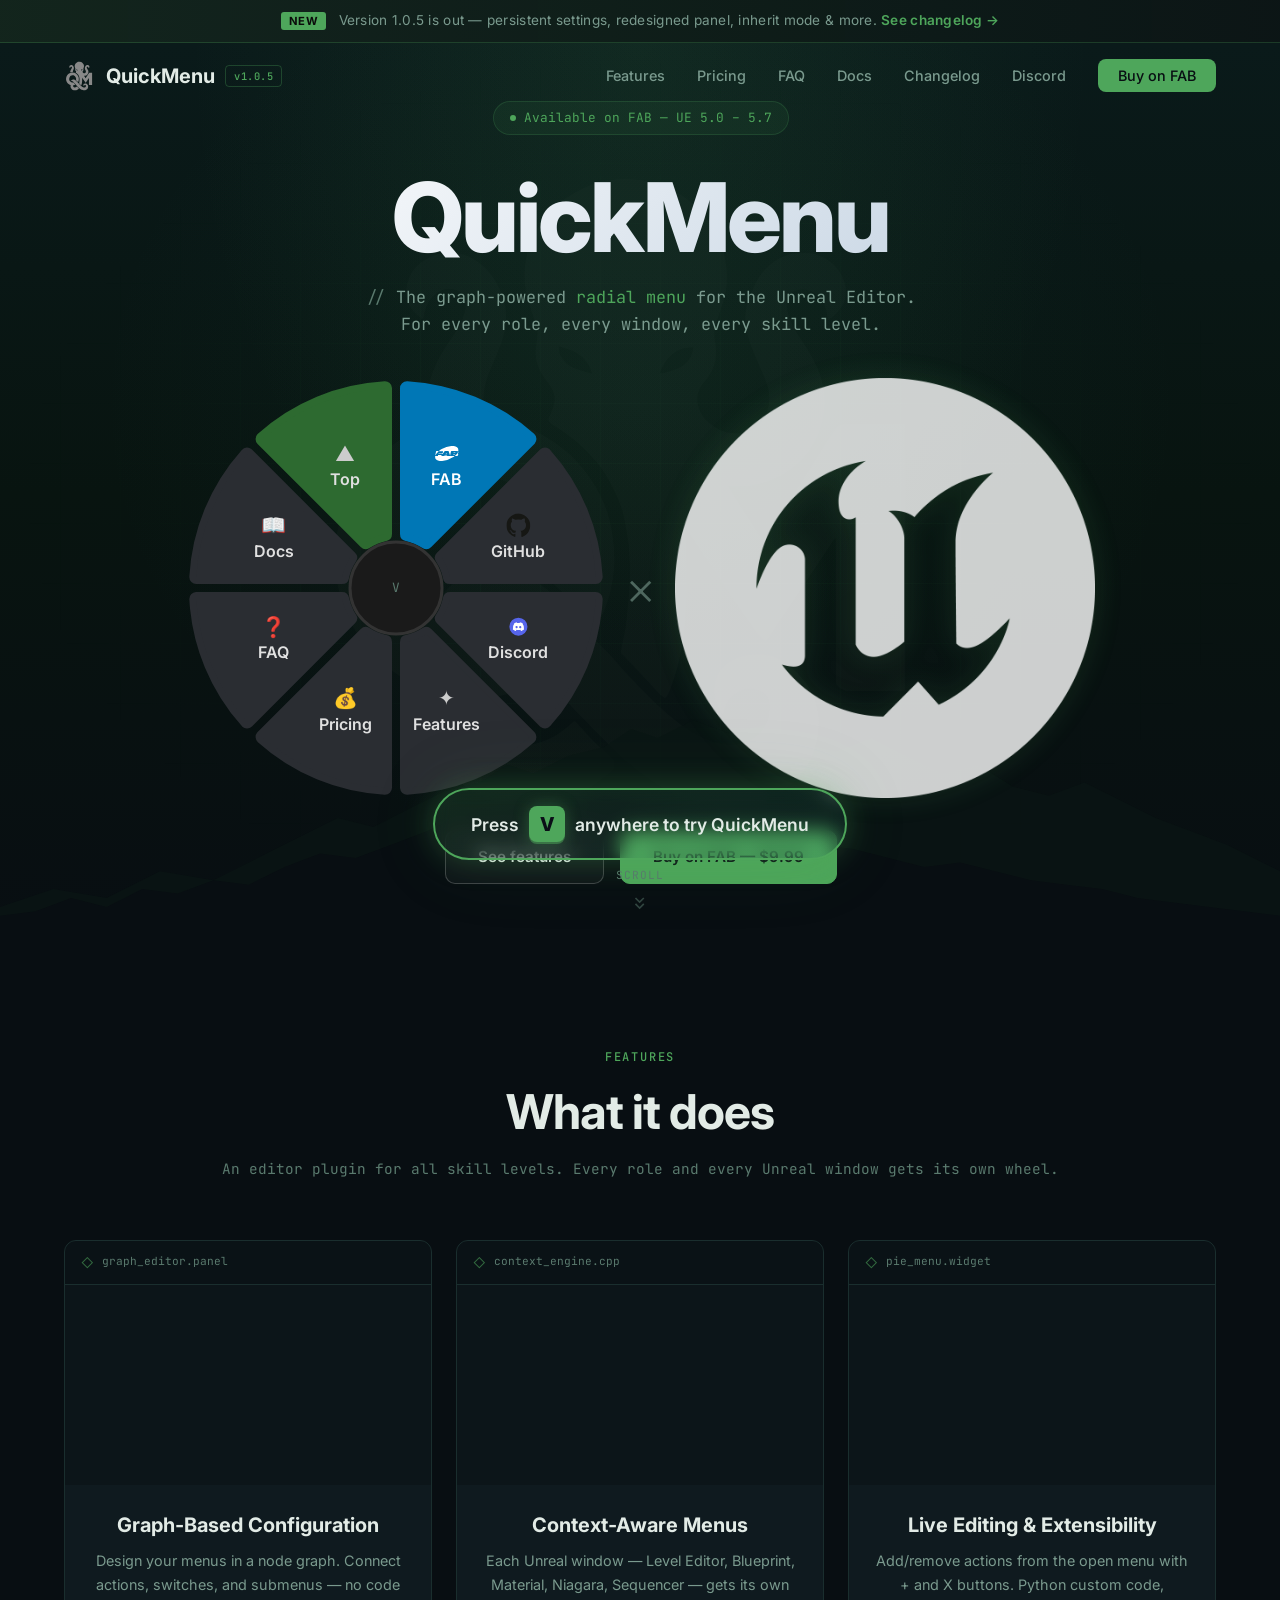
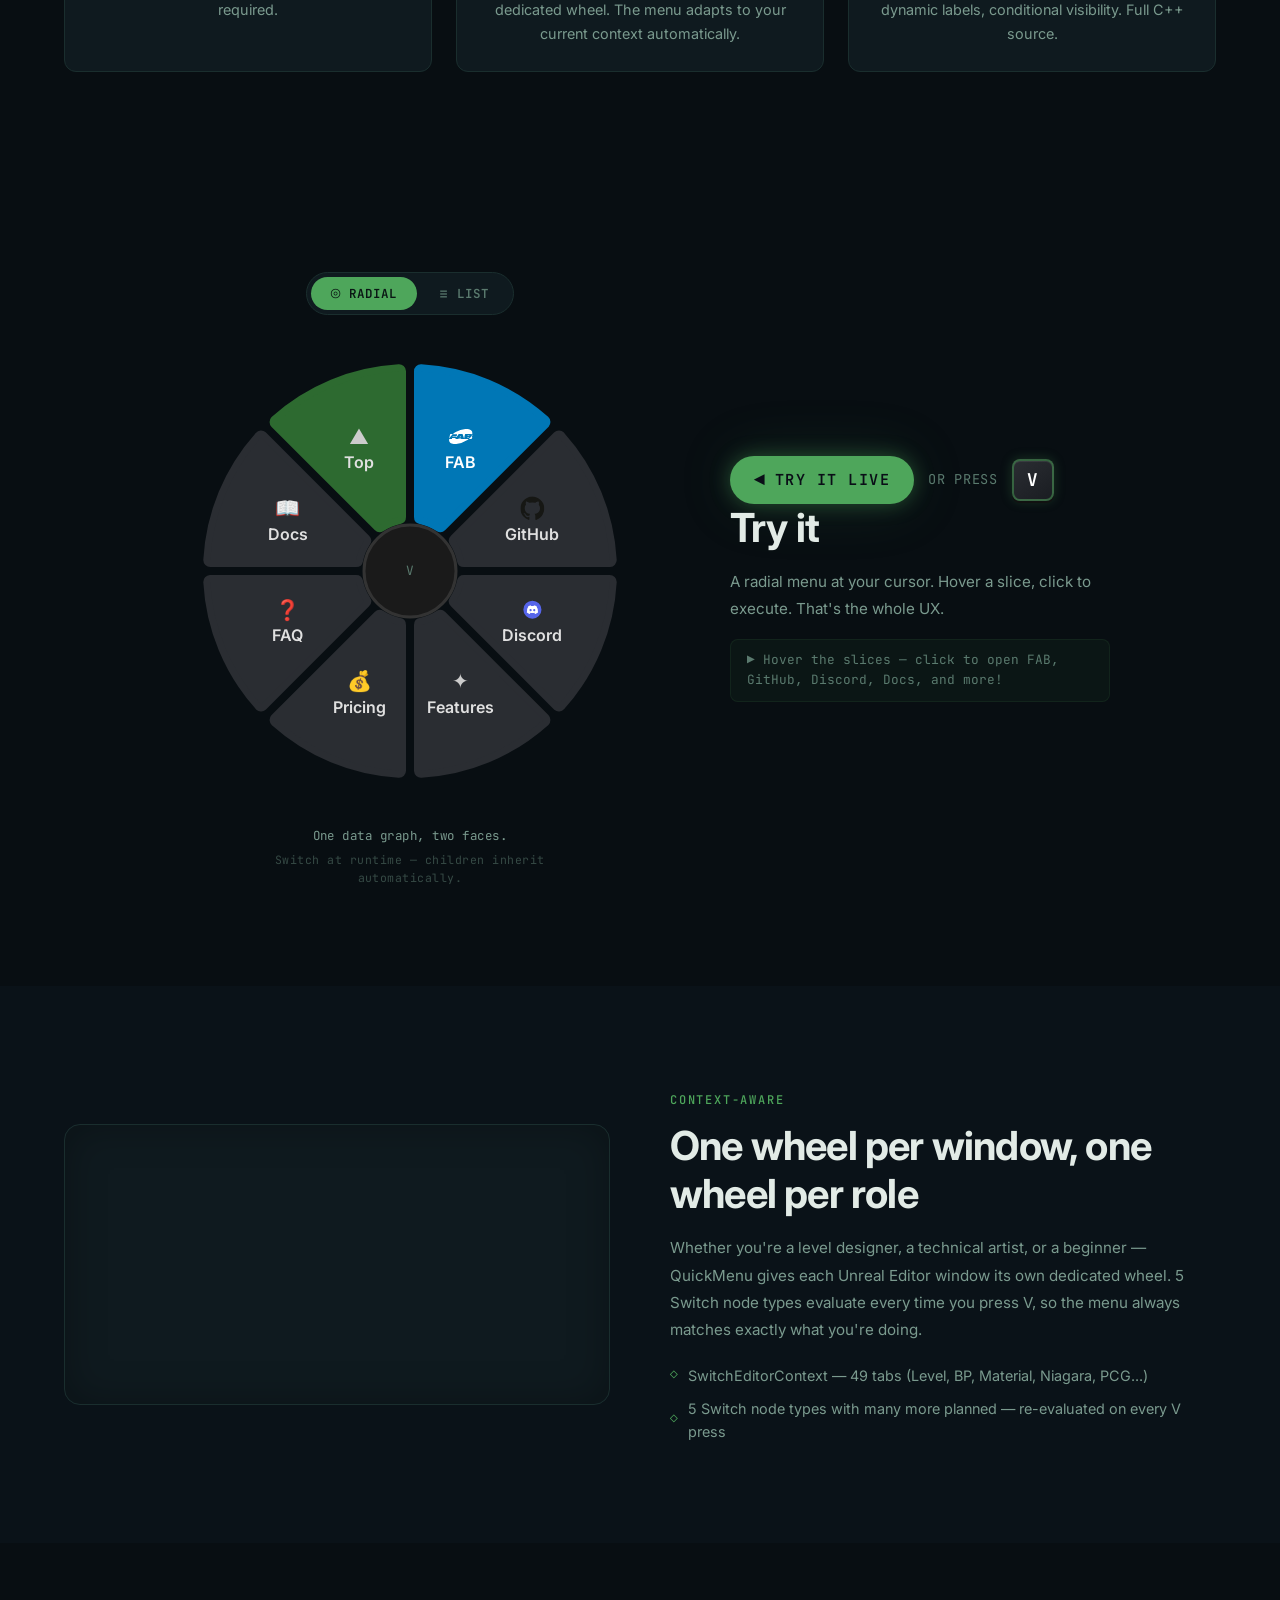
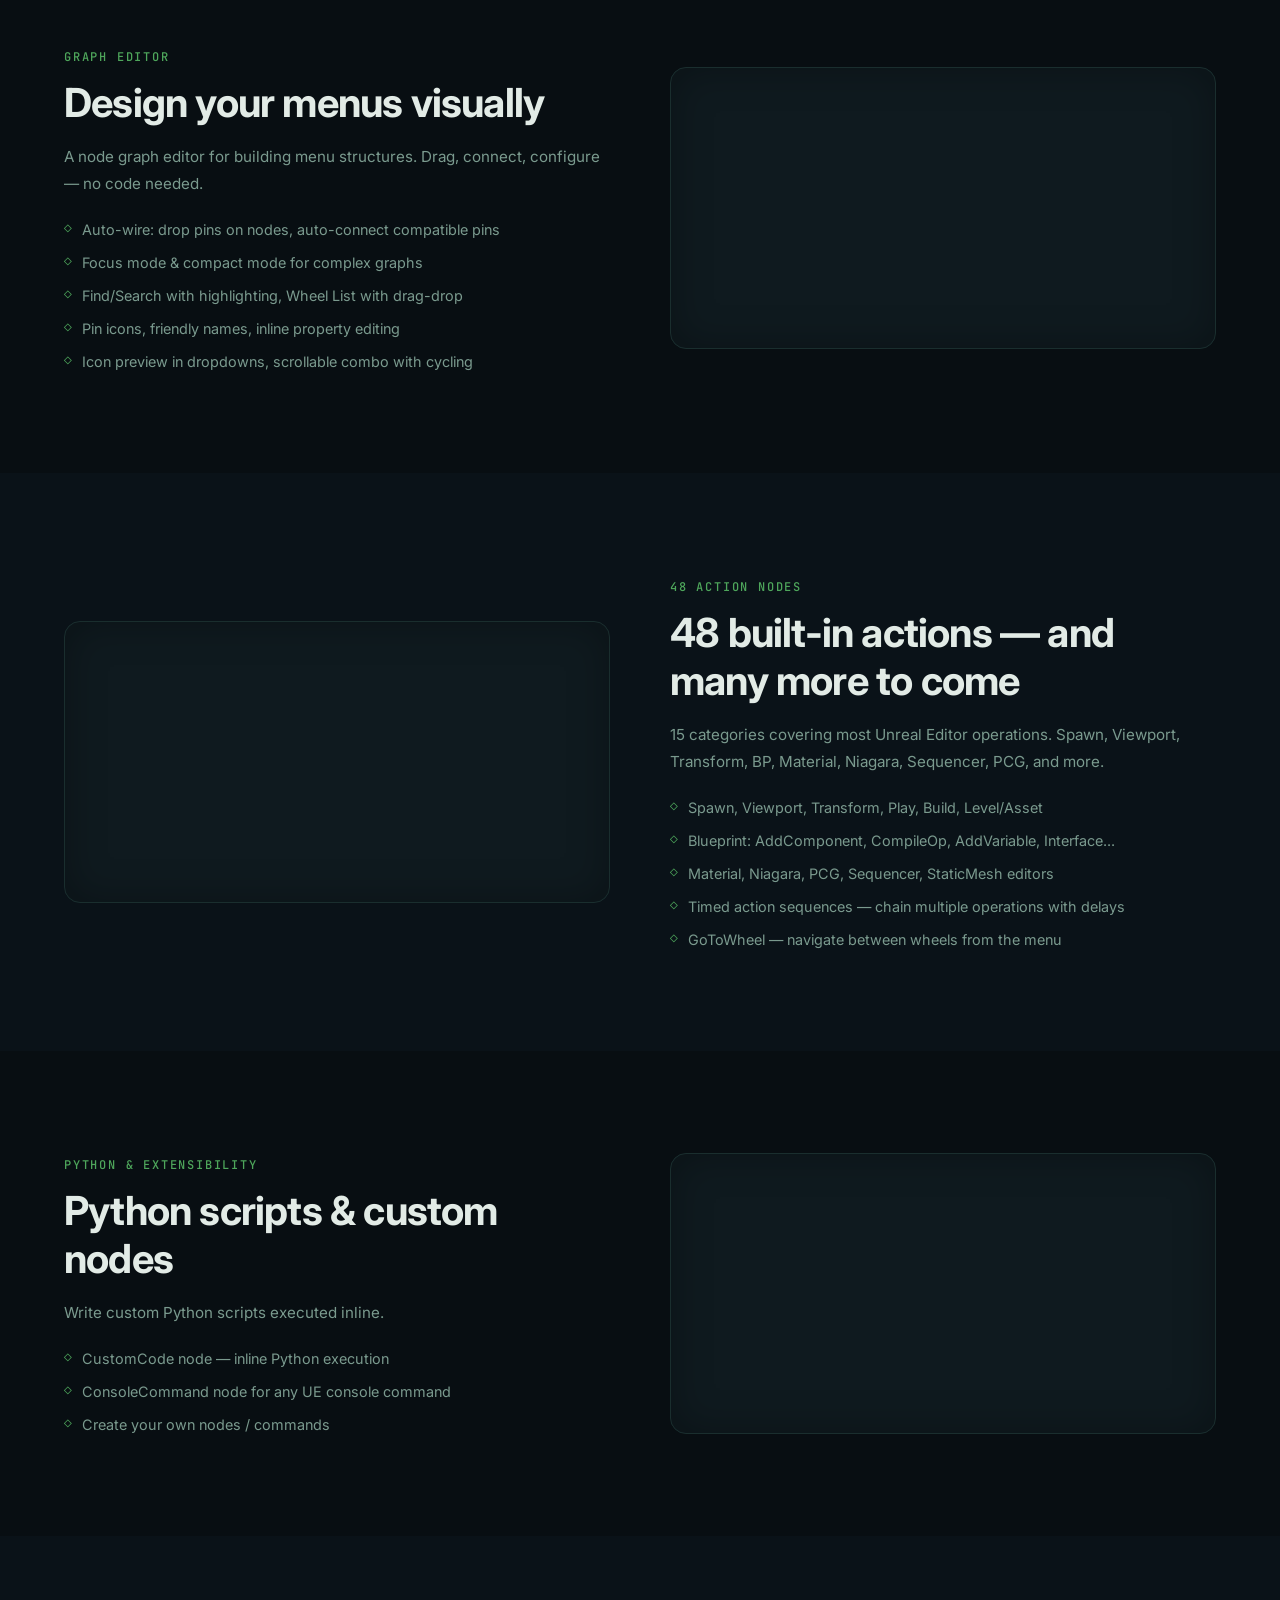
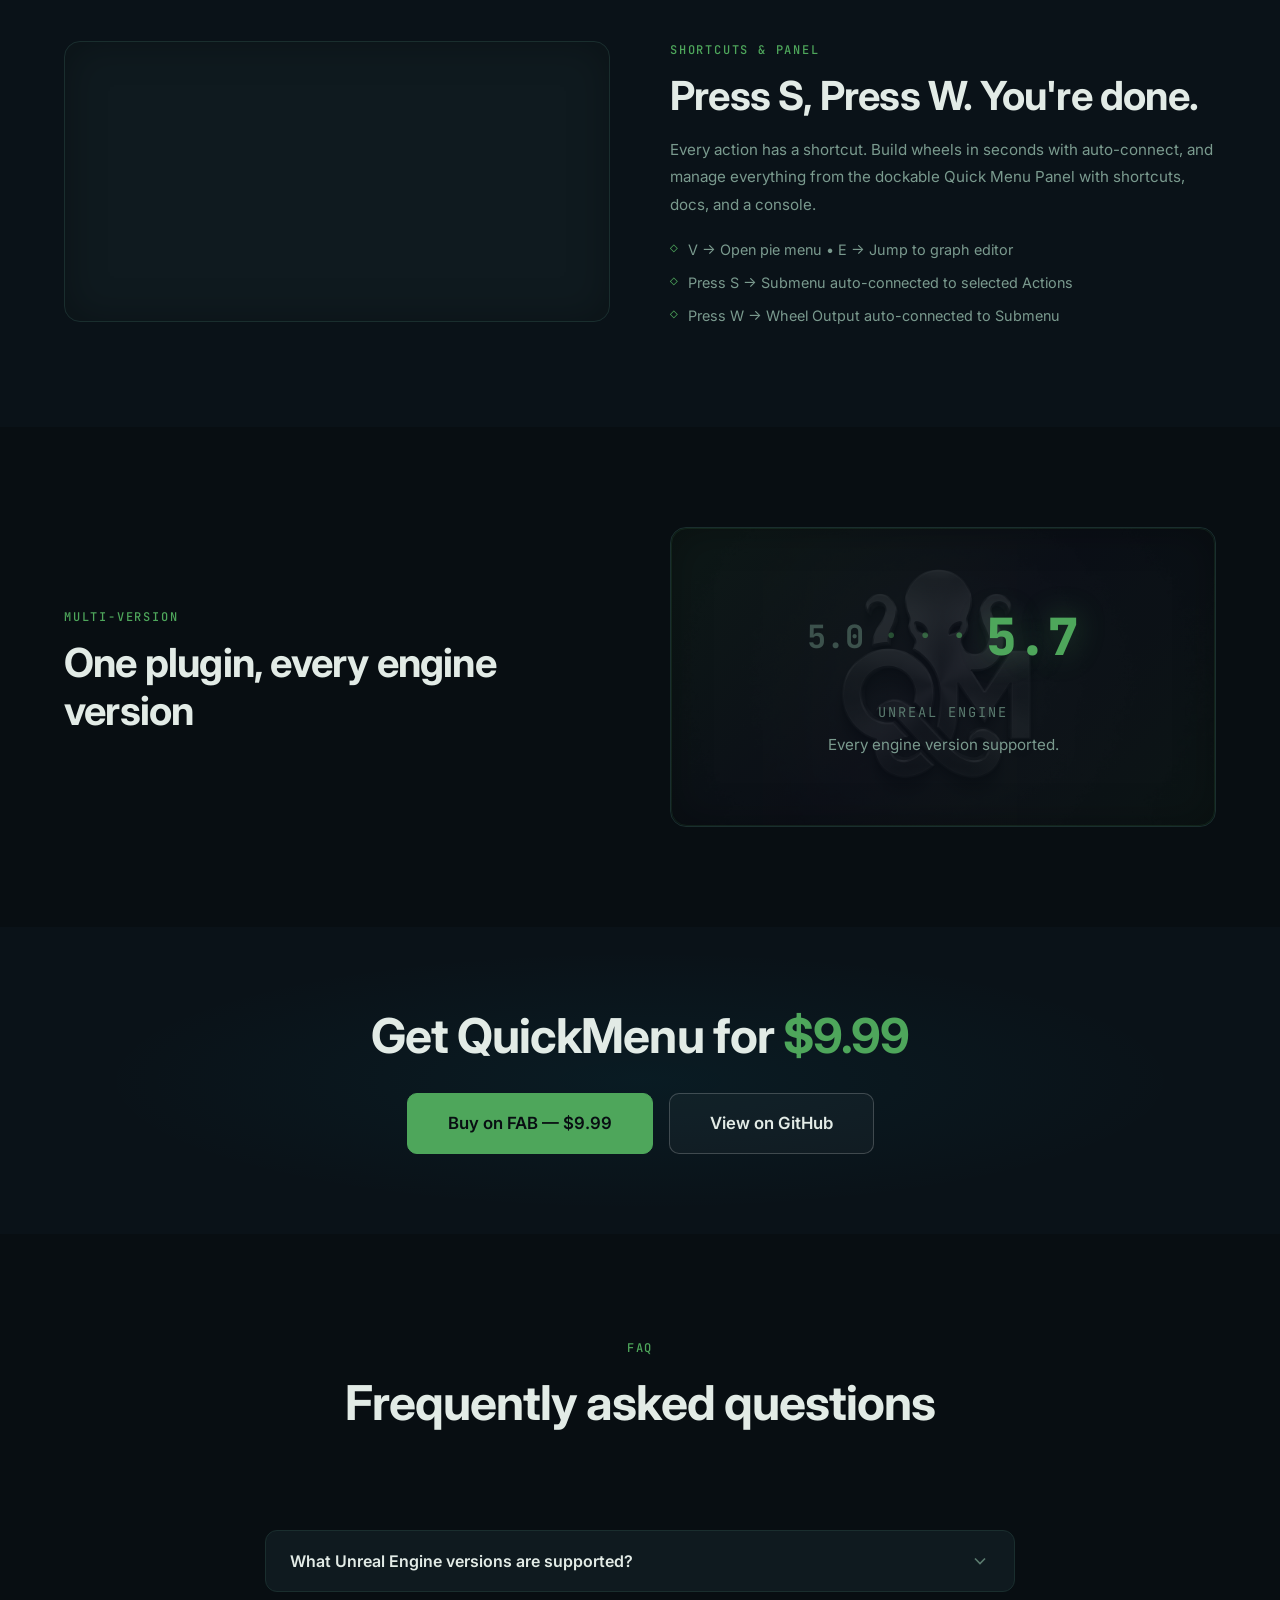
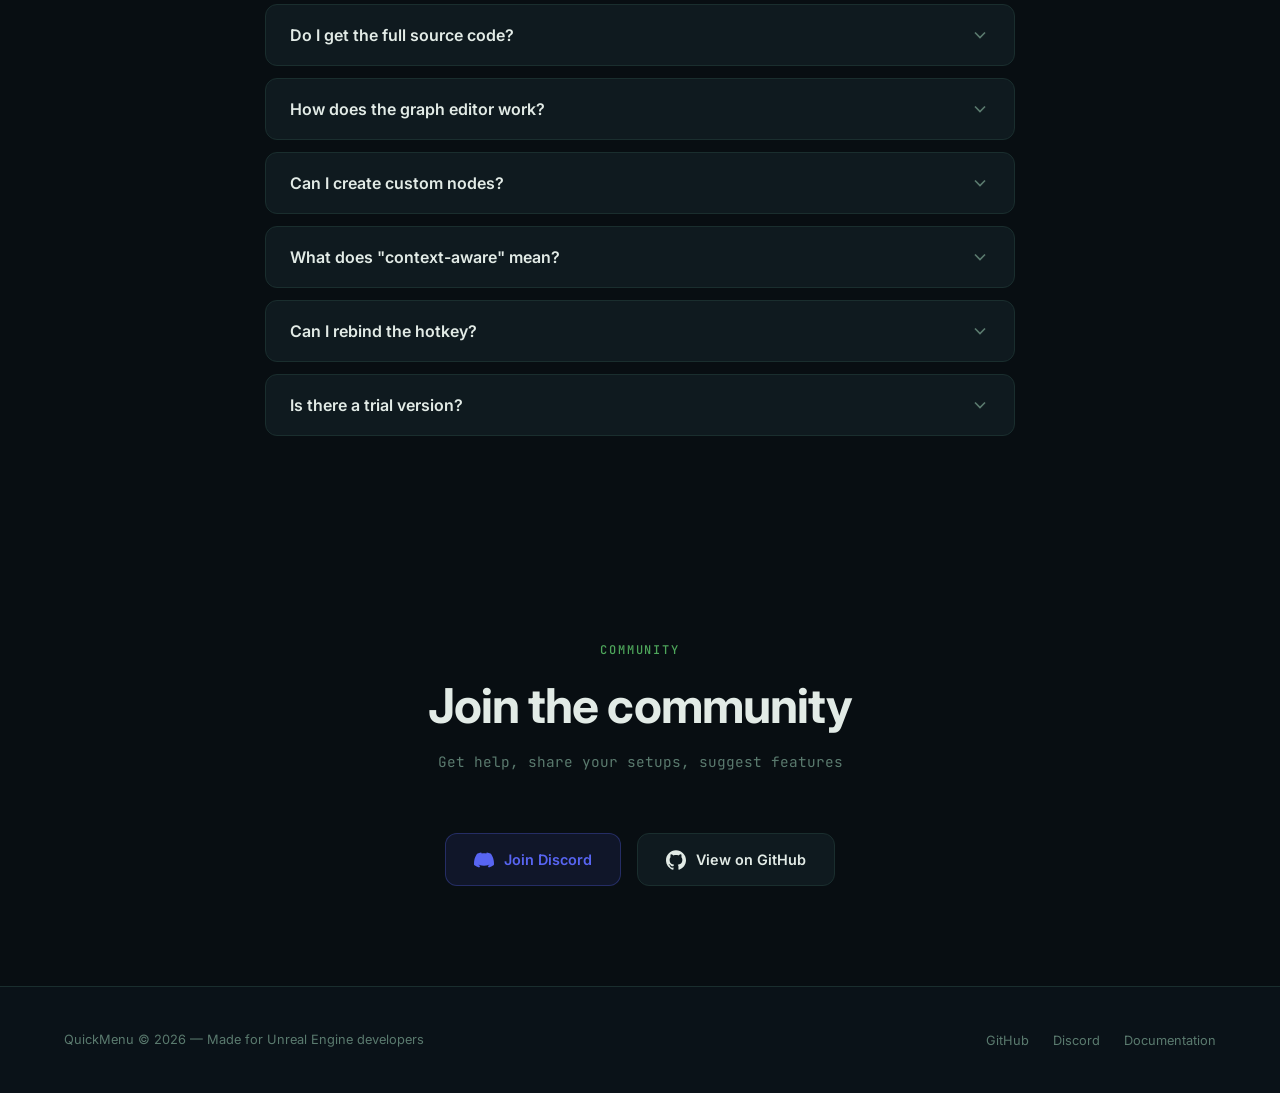
==== commit 6df05c7b: "Remove top release banner from website Co-Authored-By: Claude Opus 4.8 <noreply@anthropic.com>" ====
--- a/website/index.html
+++ b/website/index.html
@@ -1534,13 +1534,6 @@
   <div class="qm-wheel-center">V</div>
 </div>
 <div class="qm-hint" id="qmHint">Press <span class="v-key">V</span> anywhere to try QuickMenu</div>
-
-<!-- ======================================
-     RELEASE BANNER
-     ====================================== -->
-<div class="soon-banner">
-  <span>&#127881; It's OUT! First week of bug fixes & polish underway &#127881;</span>
-</div>
 
 <!-- ======================================
      RELEASE BANNER
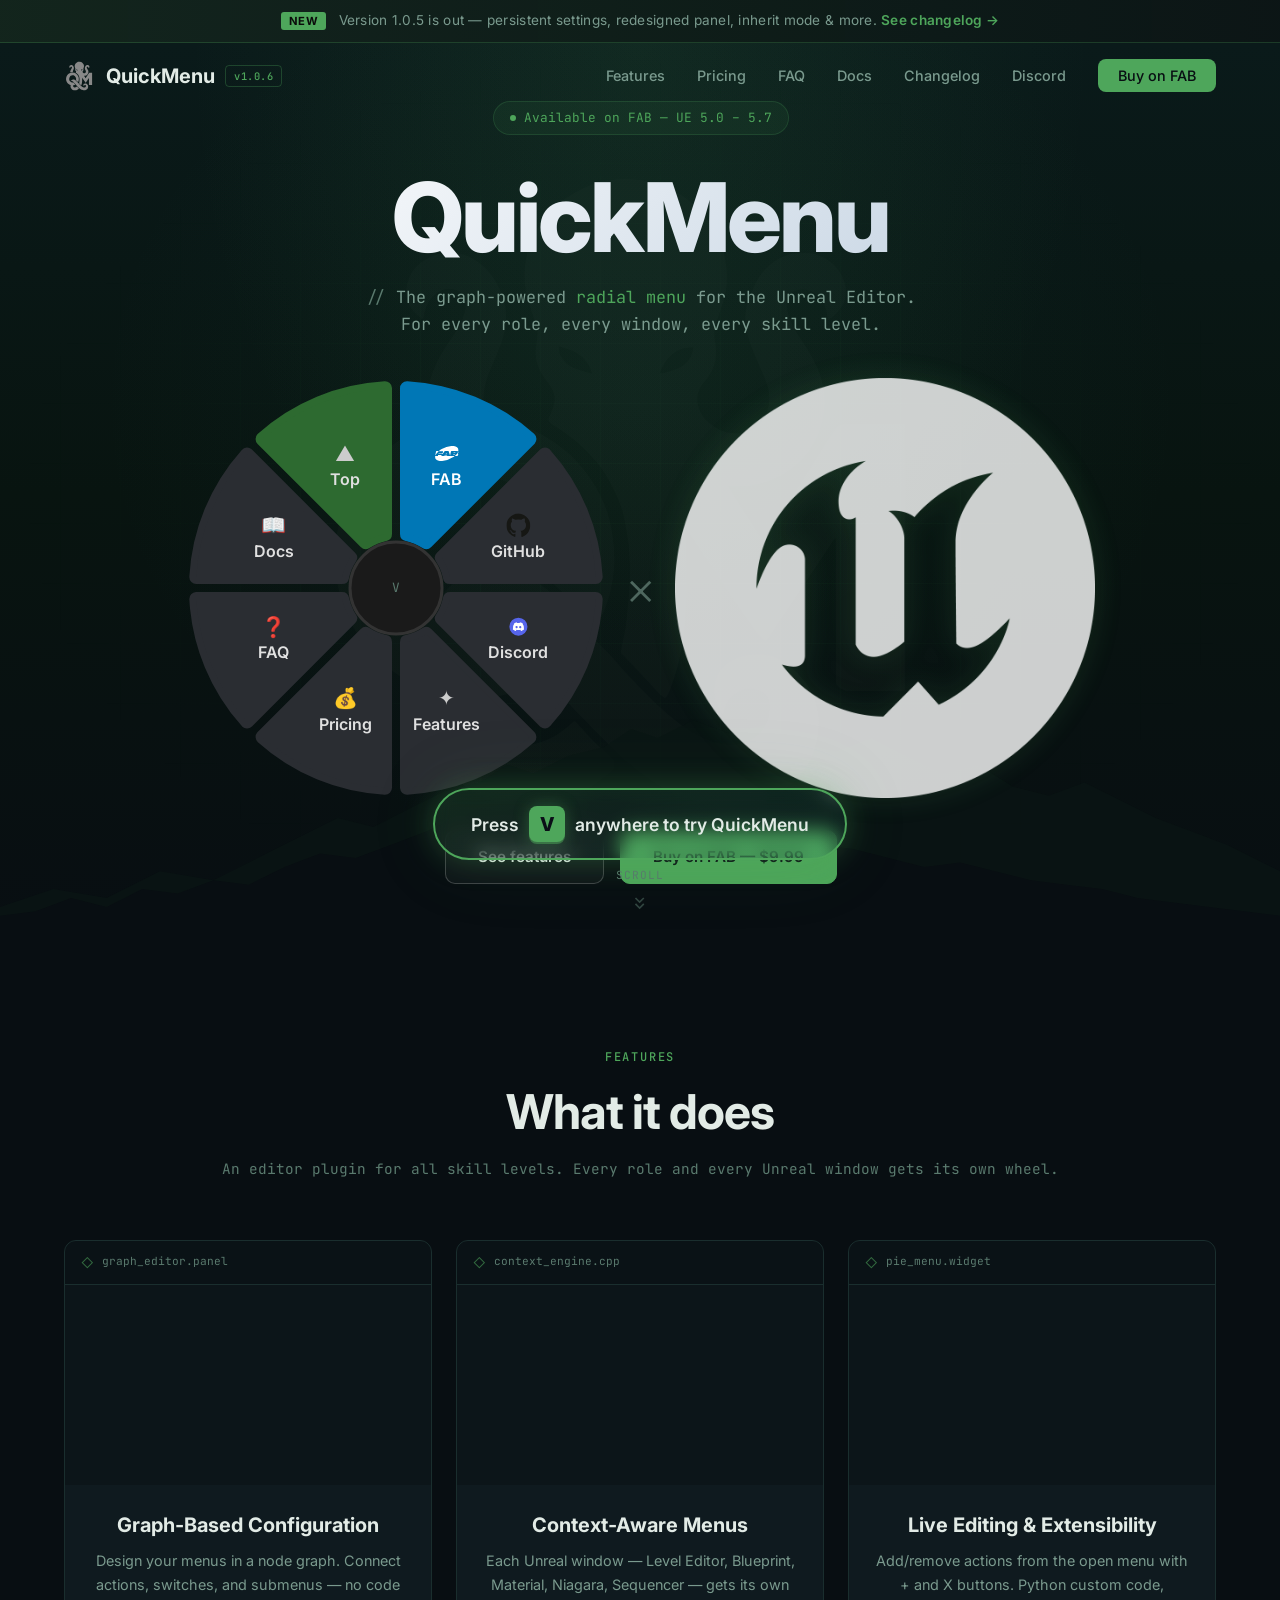
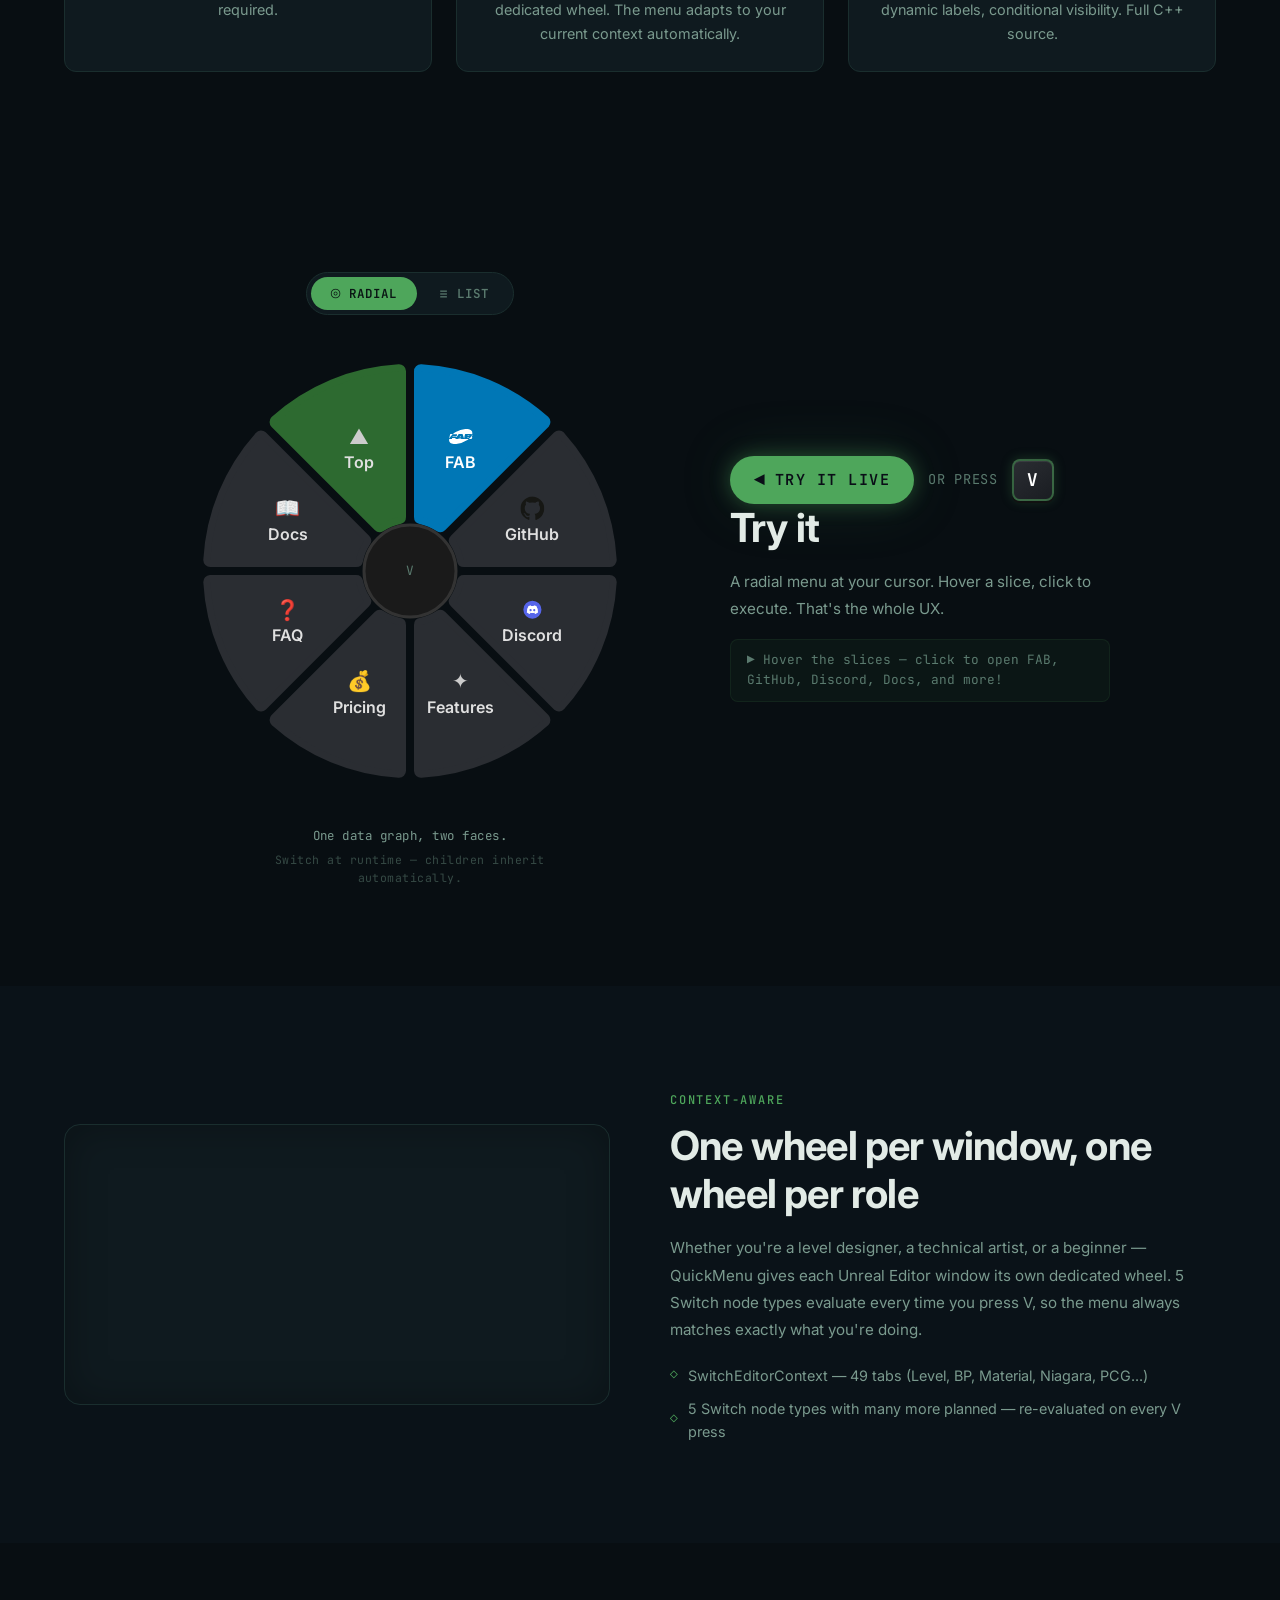
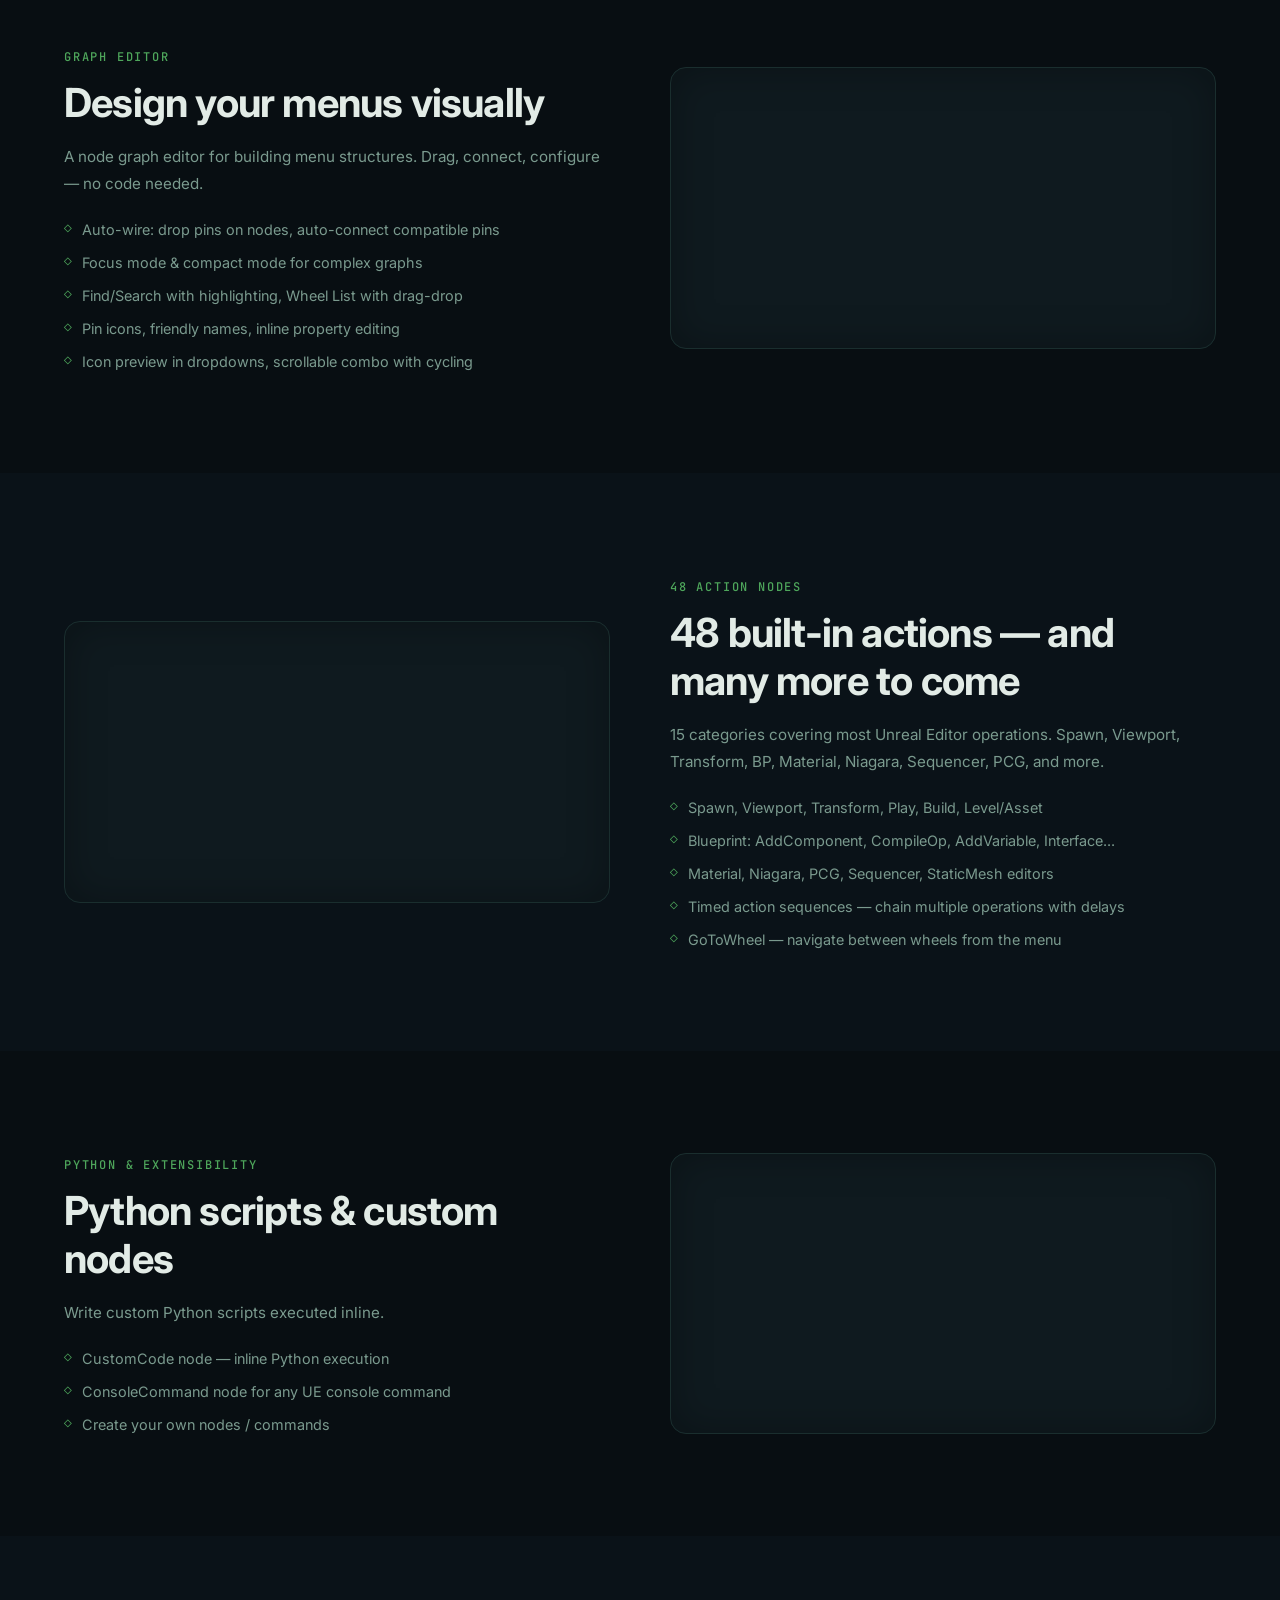
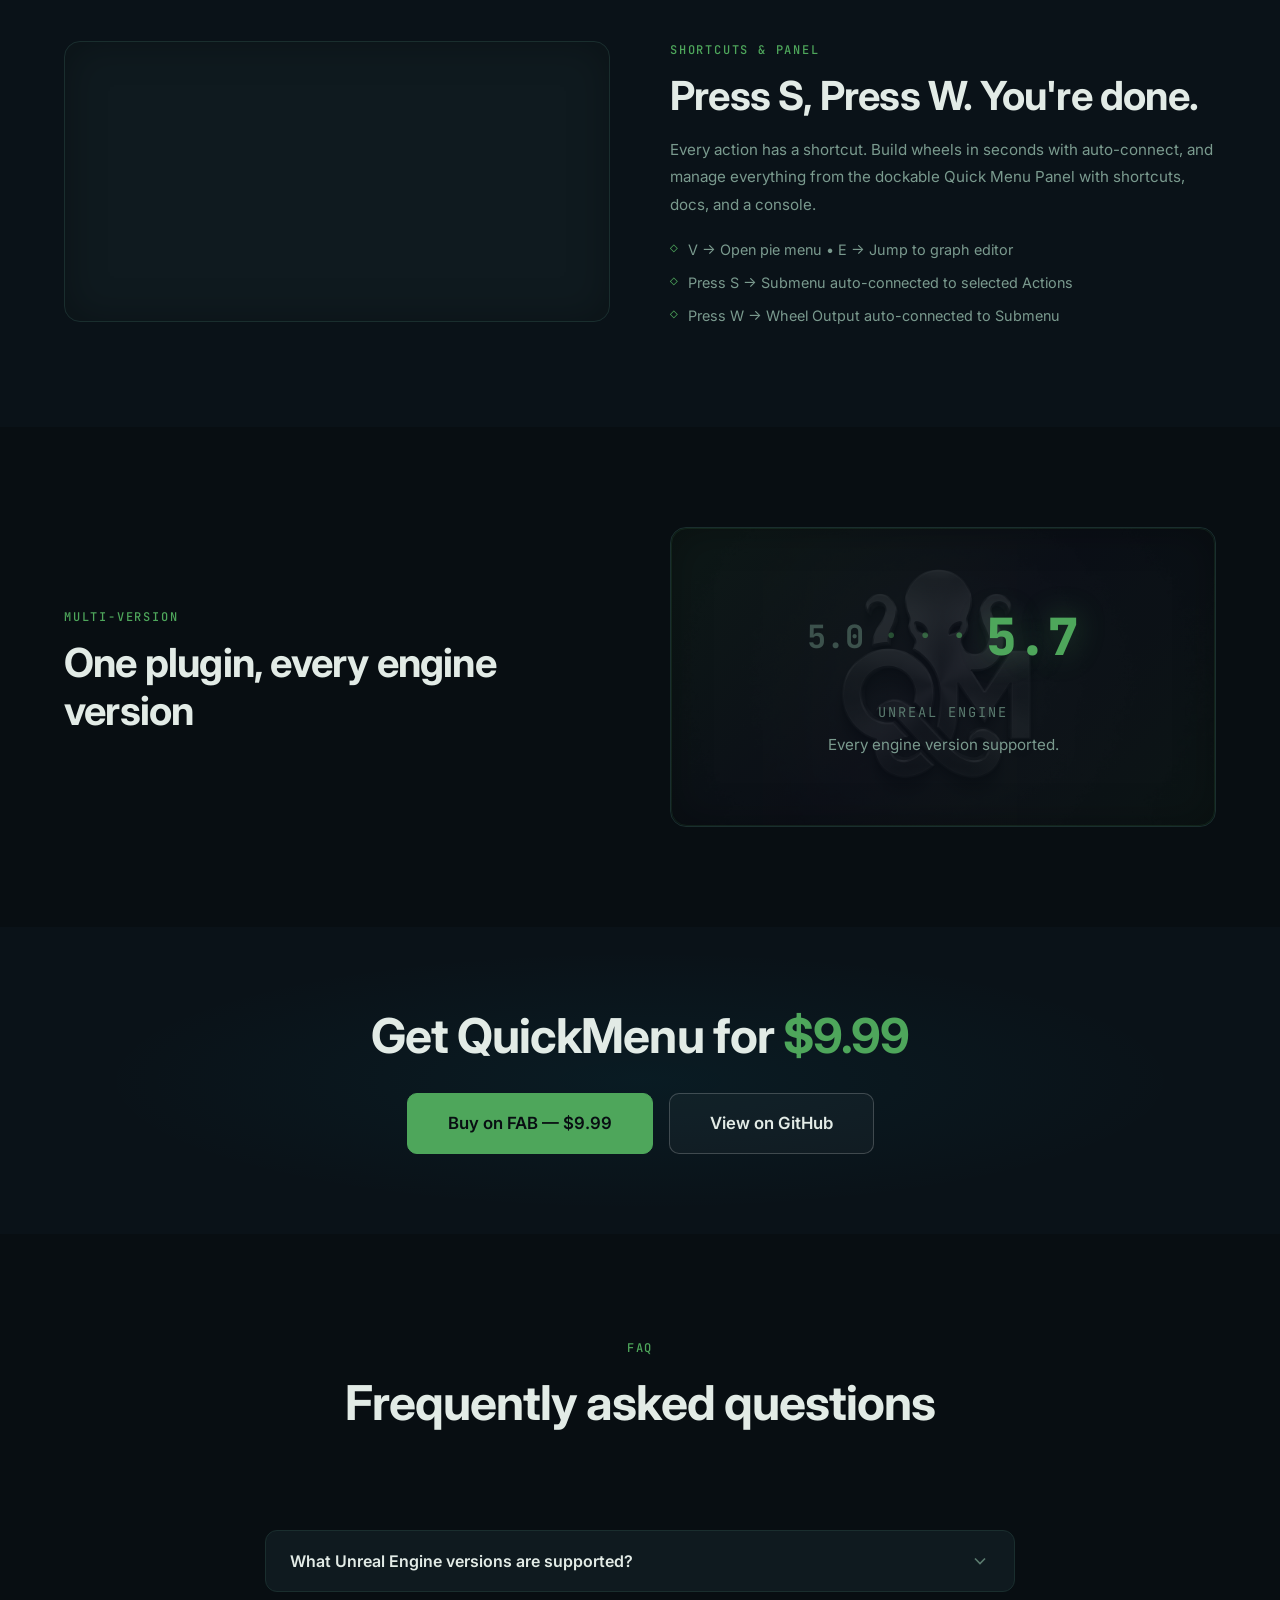
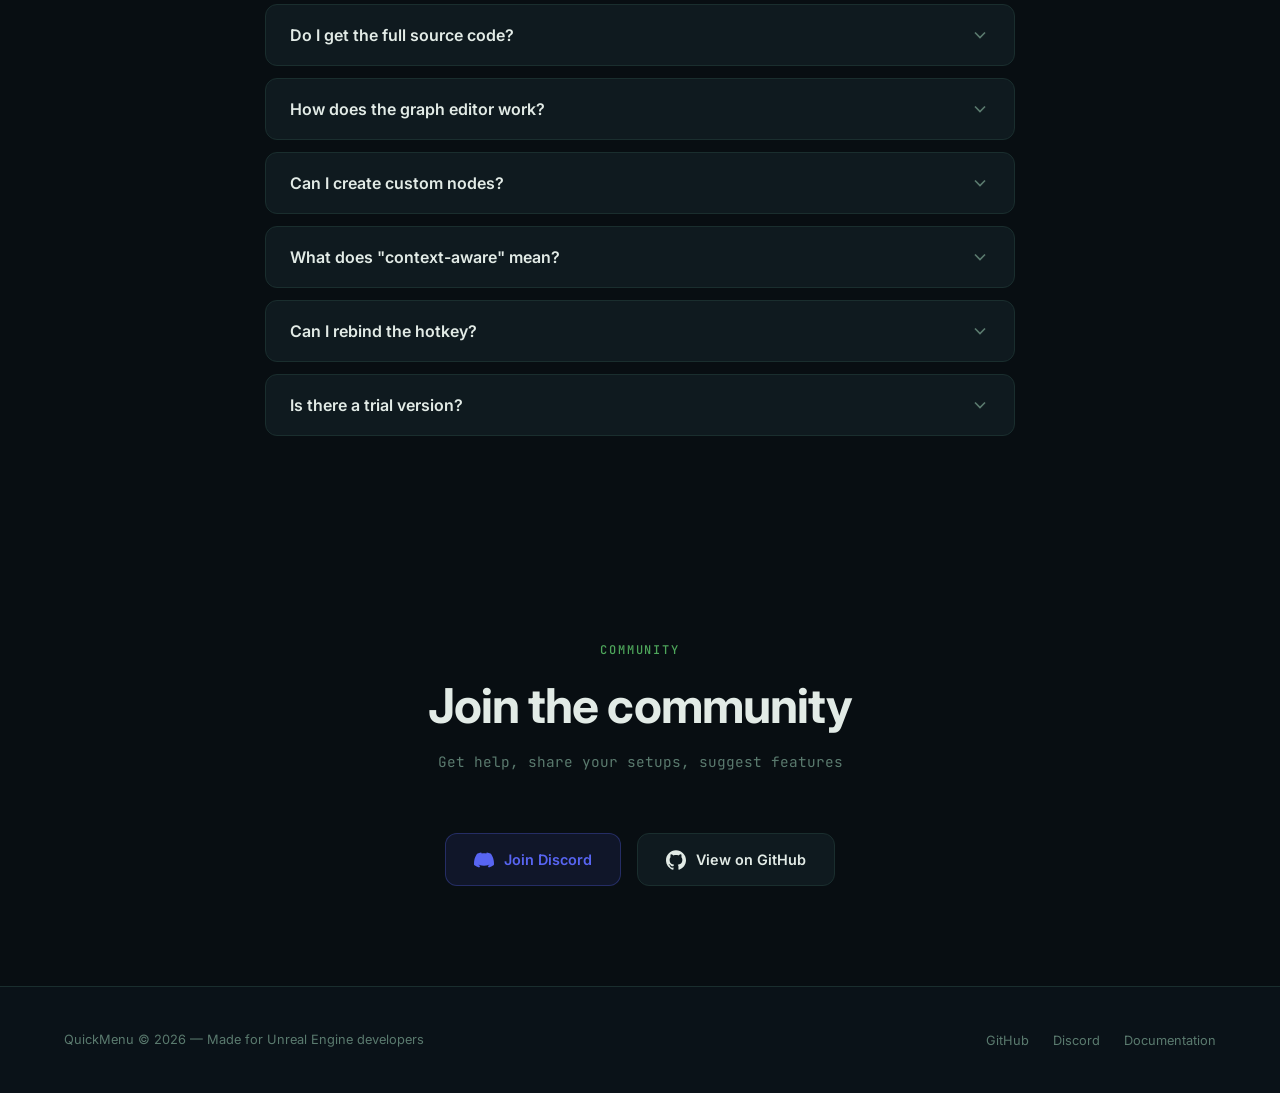
==== commit dc612ef3: "v1.0.6: Quick Panels docs, changelog, llms, version bump" ====
--- a/website/index.html
+++ b/website/index.html
@@ -1552,7 +1552,7 @@
     <a href="#" class="nav-logo">
       <img src="images/LogoGray2.svg" alt="QuickMenu" style="width:32px; height:32px;">
       QuickMenu
-      <span class="nav-version">v1.0.5</span>
+      <span class="nav-version">v1.0.6</span>
     </a>
     <button class="nav-hamburger" id="hamburger" aria-label="Menu">
       <span></span><span></span><span></span>
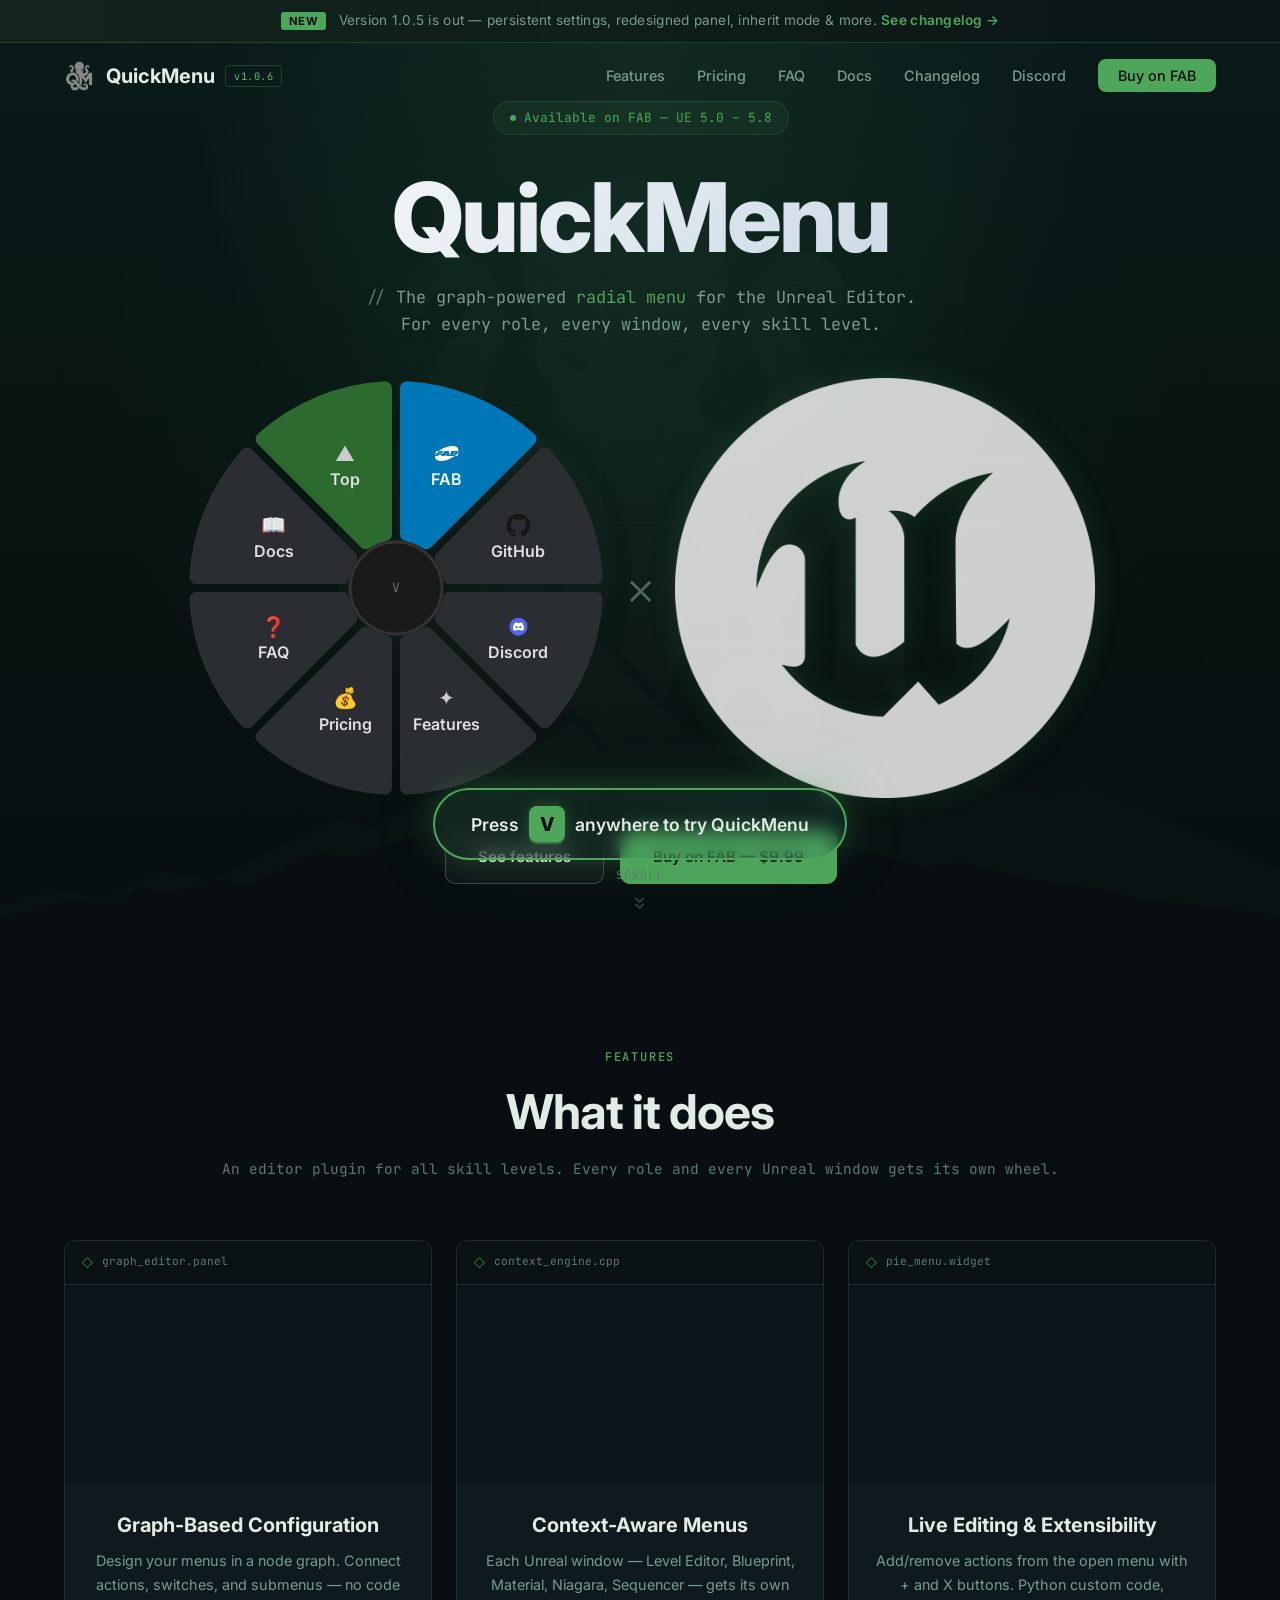
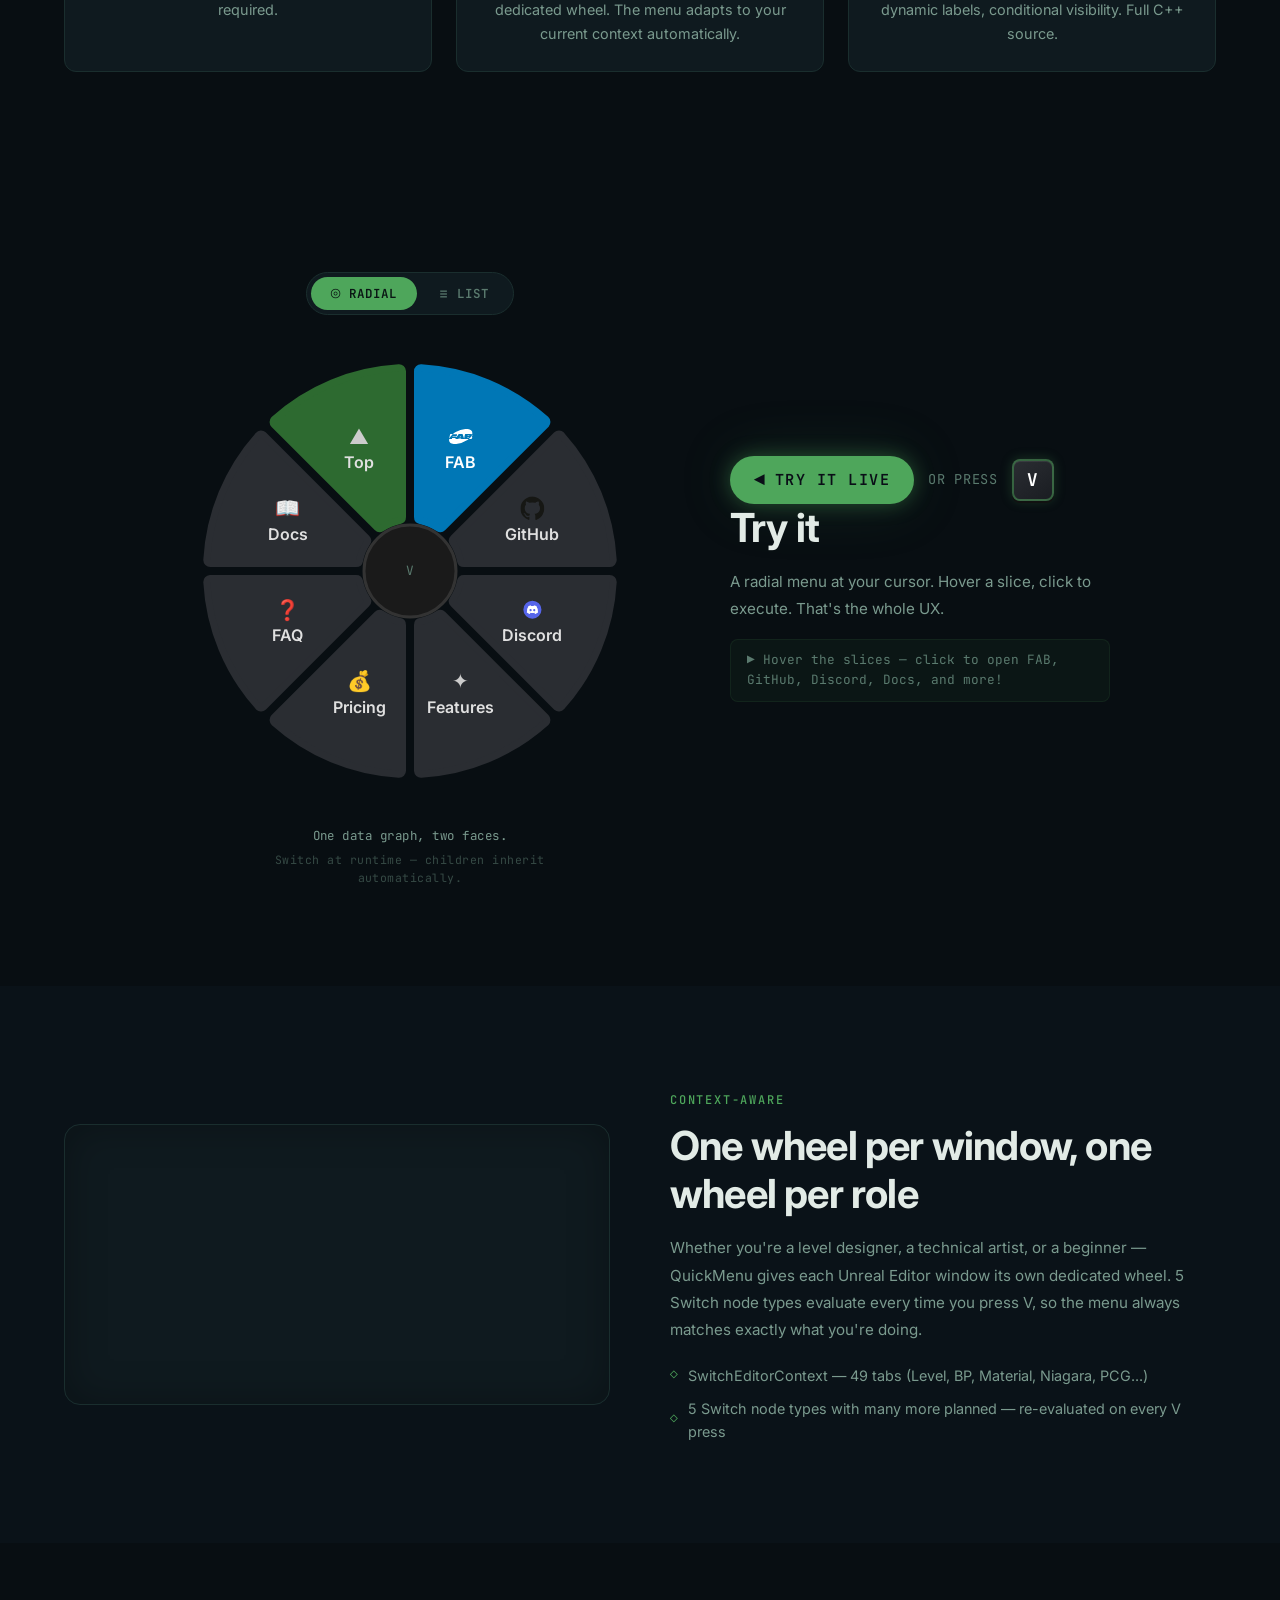
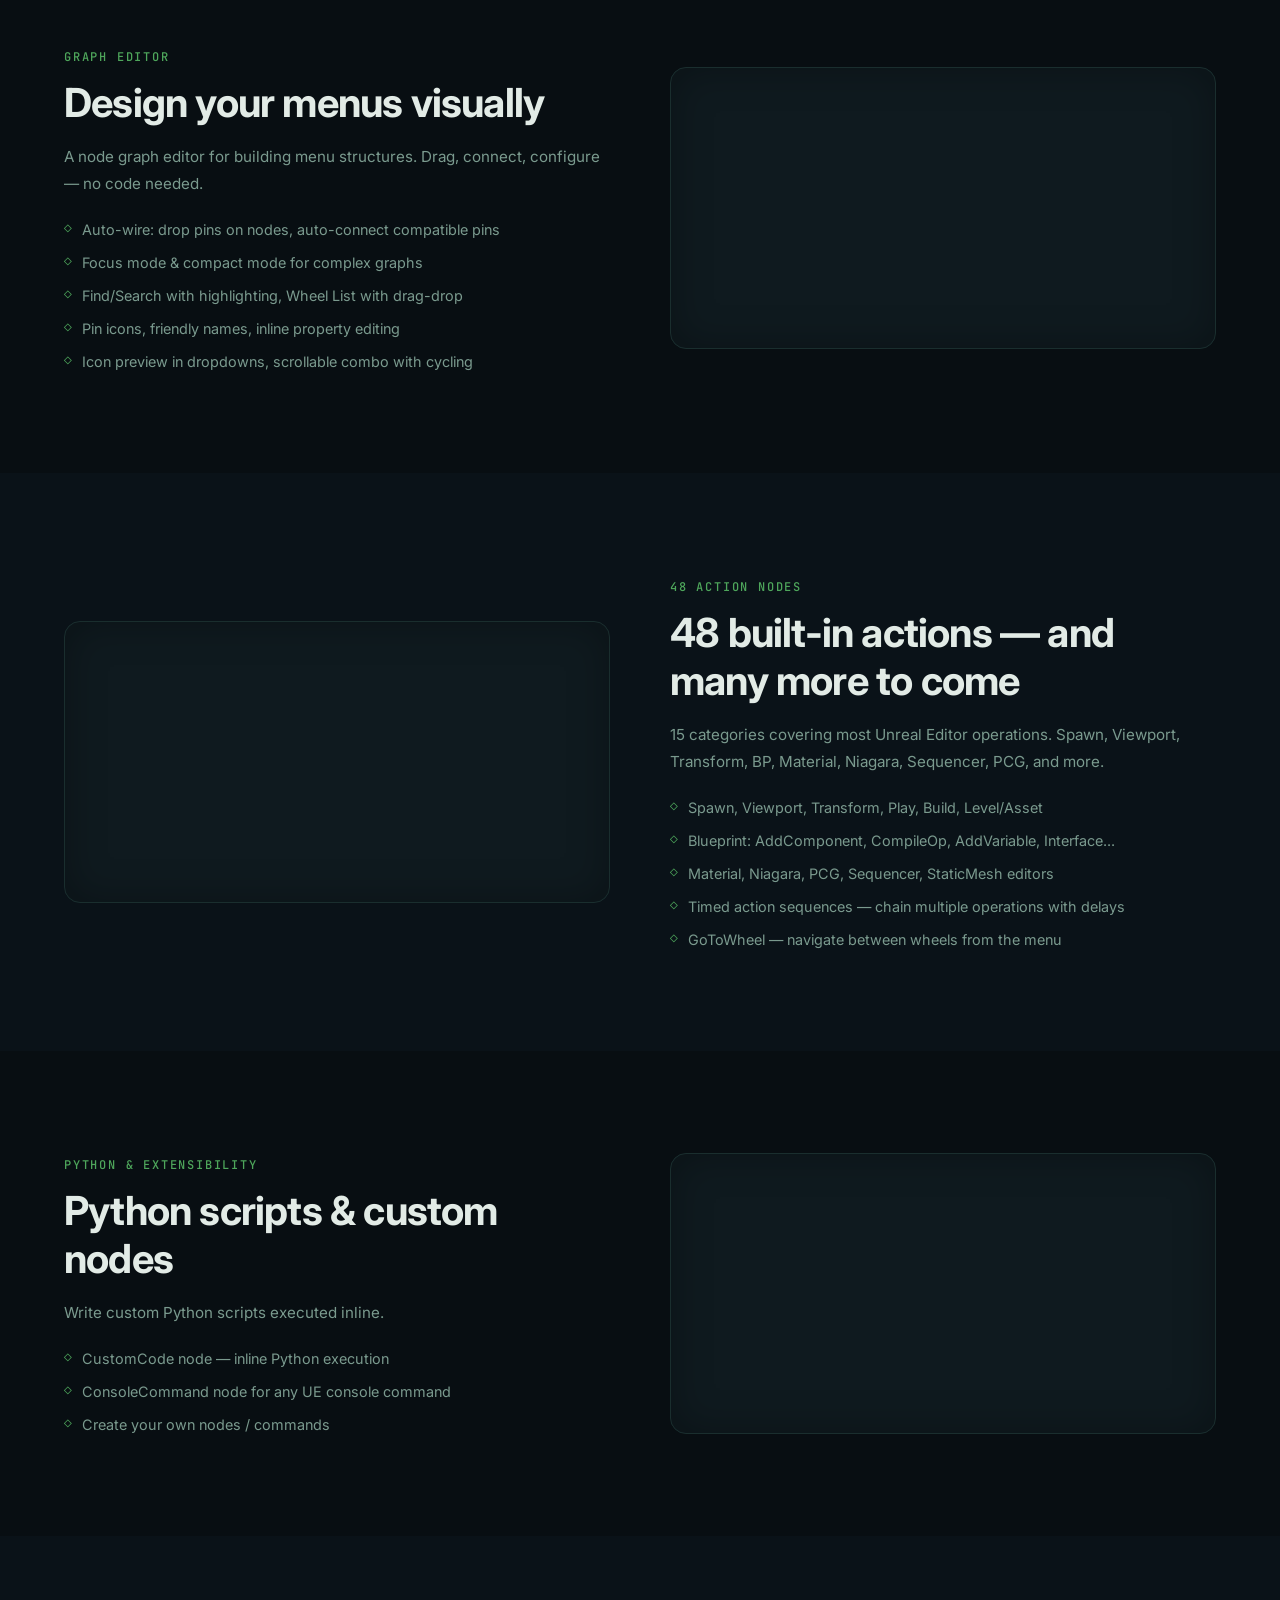
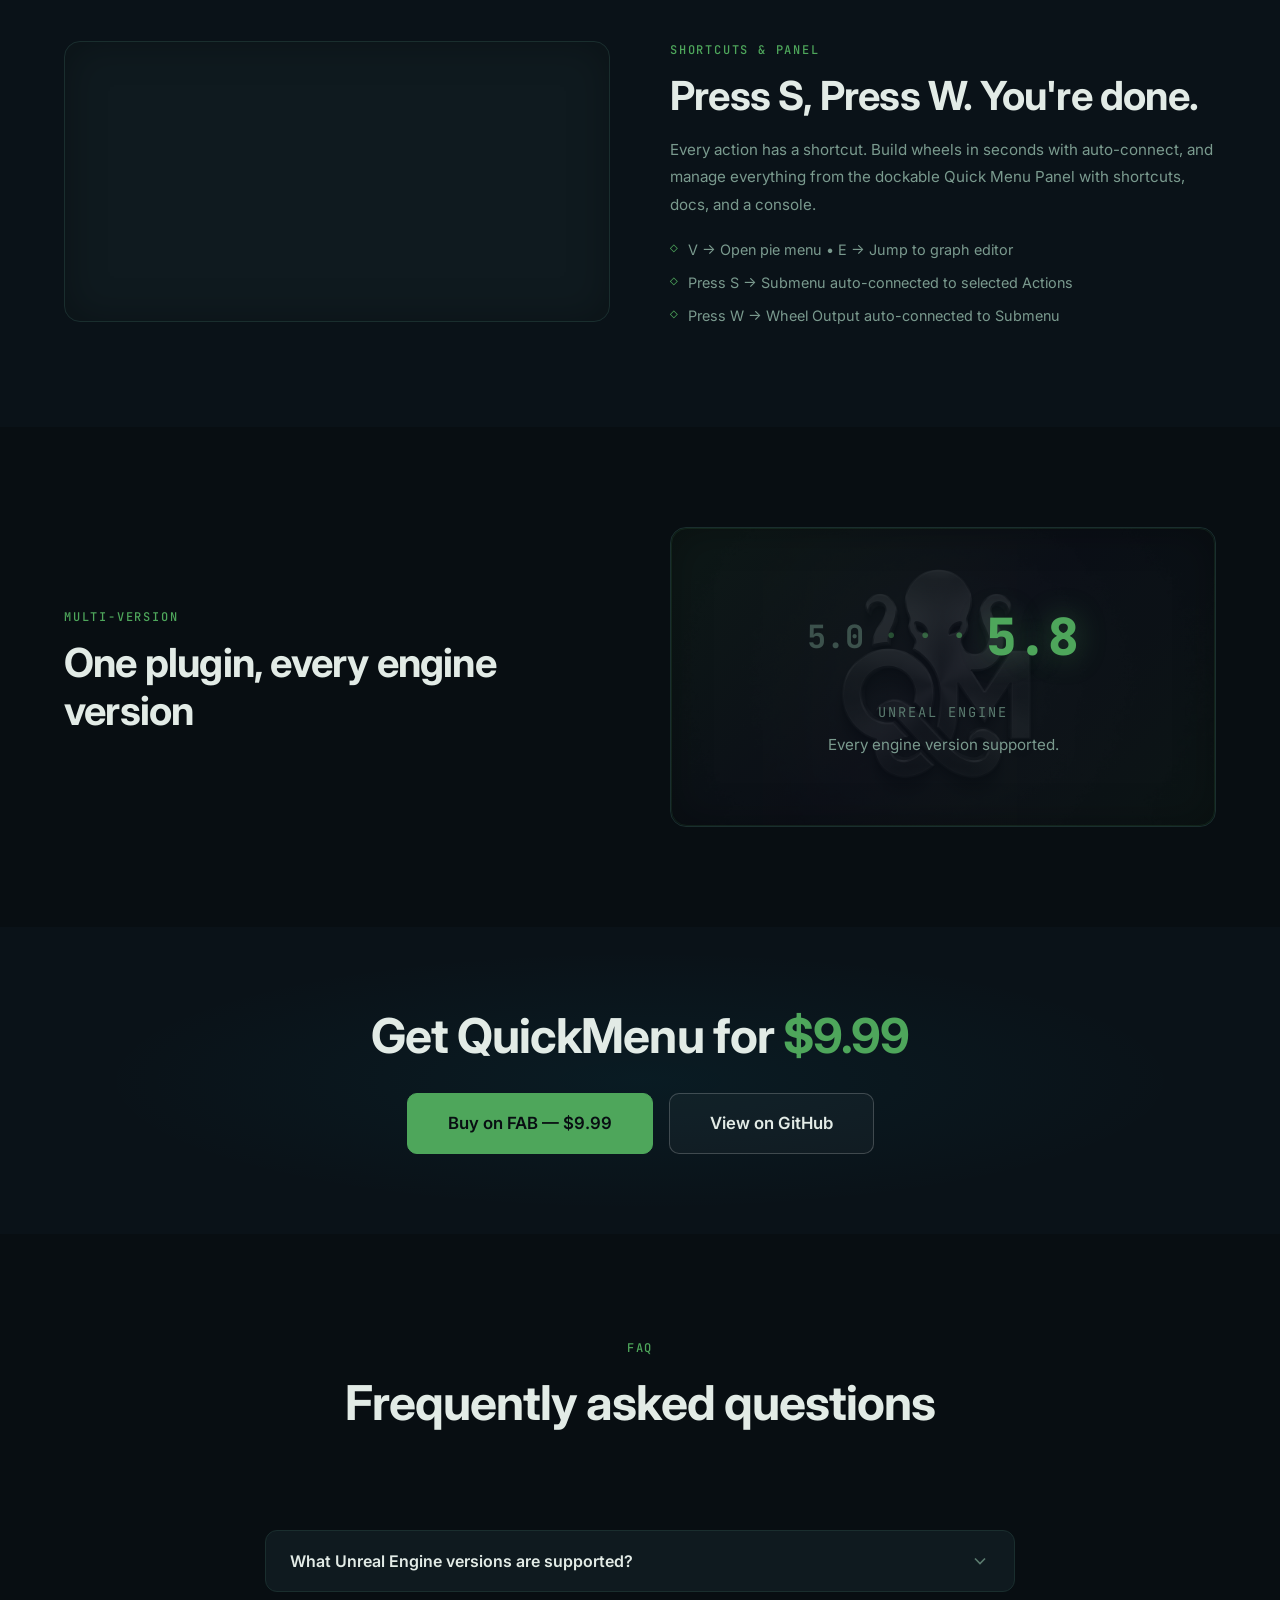
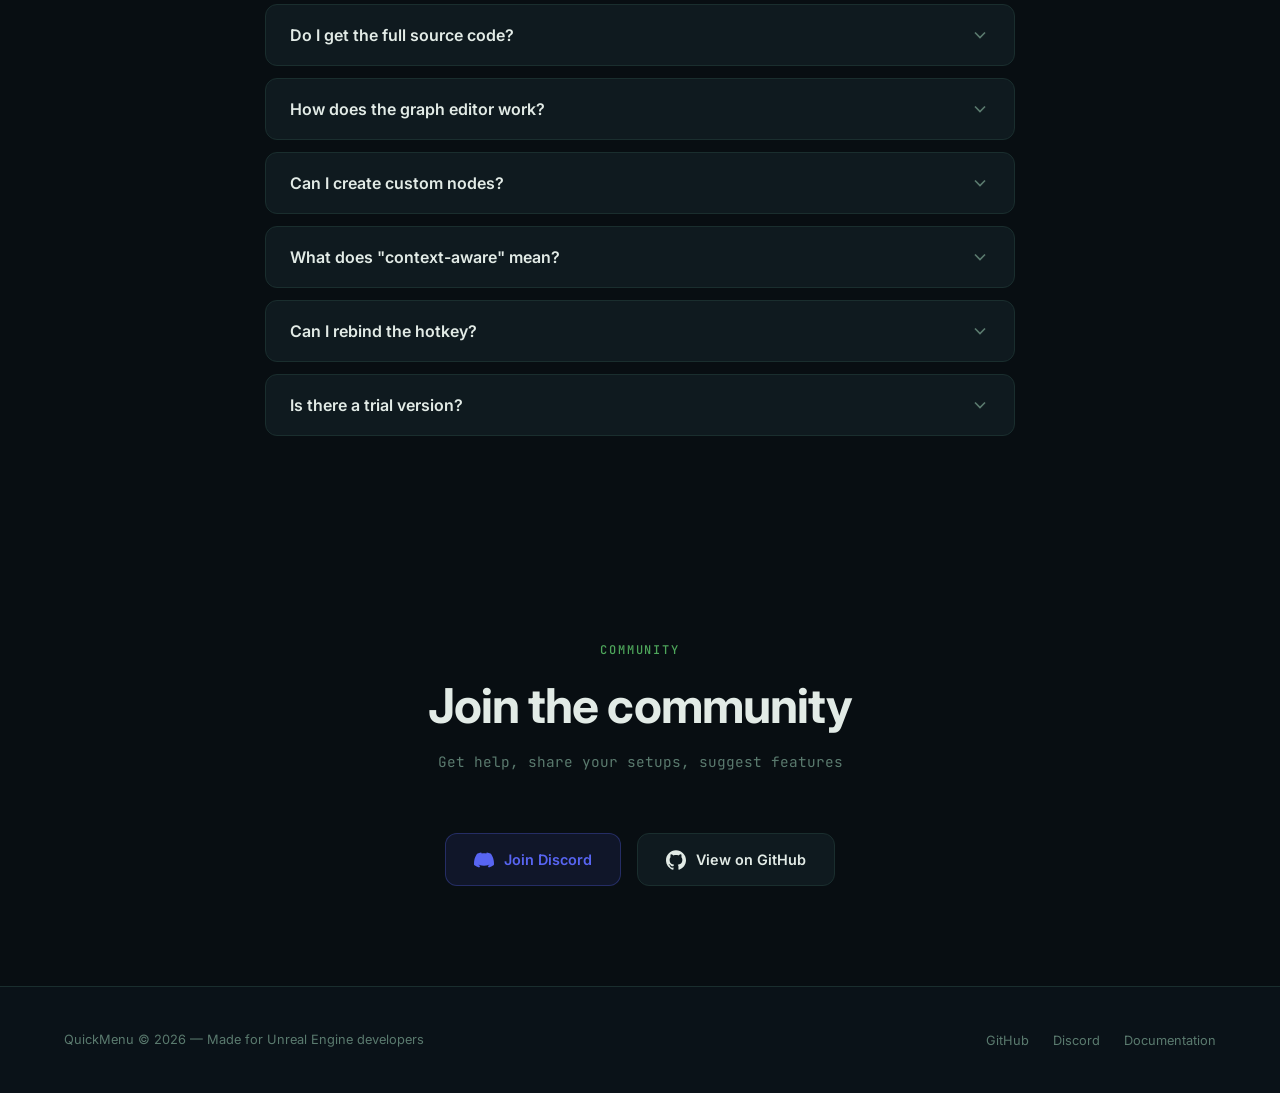
==== commit 50156562: "v1.0.6: UE 5.8 support (range 5.0-5.8)" ====
--- a/website/index.html
+++ b/website/index.html
@@ -4,7 +4,7 @@
 <meta charset="UTF-8">
 <meta name="viewport" content="width=device-width, initial-scale=1.0">
 <title>QuickMenu — Graph-Powered Radial Menu for Unreal Engine</title>
-<meta name="description" content="A fully customizable radial pie menu for the Unreal Editor, configured through a visual node graph. Supports UE 5.0 – 5.7.">
+<meta name="description" content="A fully customizable radial pie menu for the Unreal Editor, configured through a visual node graph. Supports UE 5.0 – 5.8.">
 <link rel="icon" type="image/svg+xml" href="images/LogoGray2.svg">
 <link rel="preconnect" href="https://fonts.googleapis.com">
 <link href="https://fonts.googleapis.com/css2?family=Inter:wght@300;400;500;600;700;800&family=JetBrains+Mono:wght@400;500;600&display=swap" rel="stylesheet">
@@ -1582,7 +1582,7 @@
   <div class="hero-content" id="heroContent">
     <div class="hero-badge">
       <span class="dot"></span>
-      Available on FAB — UE 5.0 – 5.7
+      Available on FAB — UE 5.0 – 5.8
     </div>
     <h1>QuickMenu</h1>
     <p class="hero-subtitle">
@@ -1870,7 +1870,7 @@
             <span style="font-family:var(--font-mono); font-size:1.5rem; color:var(--cyan); opacity:0.4;">&bull;</span>
             <span style="font-family:var(--font-mono); font-size:1.5rem; color:var(--cyan); opacity:0.5;">&bull;</span>
             <span style="font-family:var(--font-mono); font-size:1.5rem; color:var(--cyan); opacity:0.6;">&bull;</span>
-            <span style="font-family:var(--font-mono); font-size:clamp(2rem, 4.5vw, 3.2rem); font-weight:800; color:var(--cyan); text-shadow: 0 0 30px rgba(78,166,91,0.4);">5.7</span>
+            <span style="font-family:var(--font-mono); font-size:clamp(2rem, 4.5vw, 3.2rem); font-weight:800; color:var(--cyan); text-shadow: 0 0 30px rgba(78,166,91,0.4);">5.8</span>
           </div>
           <div style="font-family:var(--font-mono); font-size:0.85rem; letter-spacing:0.15em; text-transform:uppercase; color:var(--text-muted); margin-bottom:8px;">Unreal Engine</div>
           <div style="font-size:0.95rem; color:var(--text-secondary); line-height:1.8;">Every engine version supported.</div>
@@ -1911,7 +1911,7 @@
           <svg class="faq-chevron" viewBox="0 0 24 24" fill="none" stroke="currentColor" stroke-width="2"><path d="M6 9l6 6 6-6"/></svg>
         </button>
         <div class="faq-answer">
-          <div class="faq-answer-inner">QuickMenu supports Unreal Engine 5.0 through 5.7. One single purchase covers all versions, and you get free updates as new UE versions come out.</div>
+          <div class="faq-answer-inner">QuickMenu supports Unreal Engine 5.0 through 5.8. One single purchase covers all versions, and you get free updates as new UE versions come out.</div>
         </div>
       </div>
 
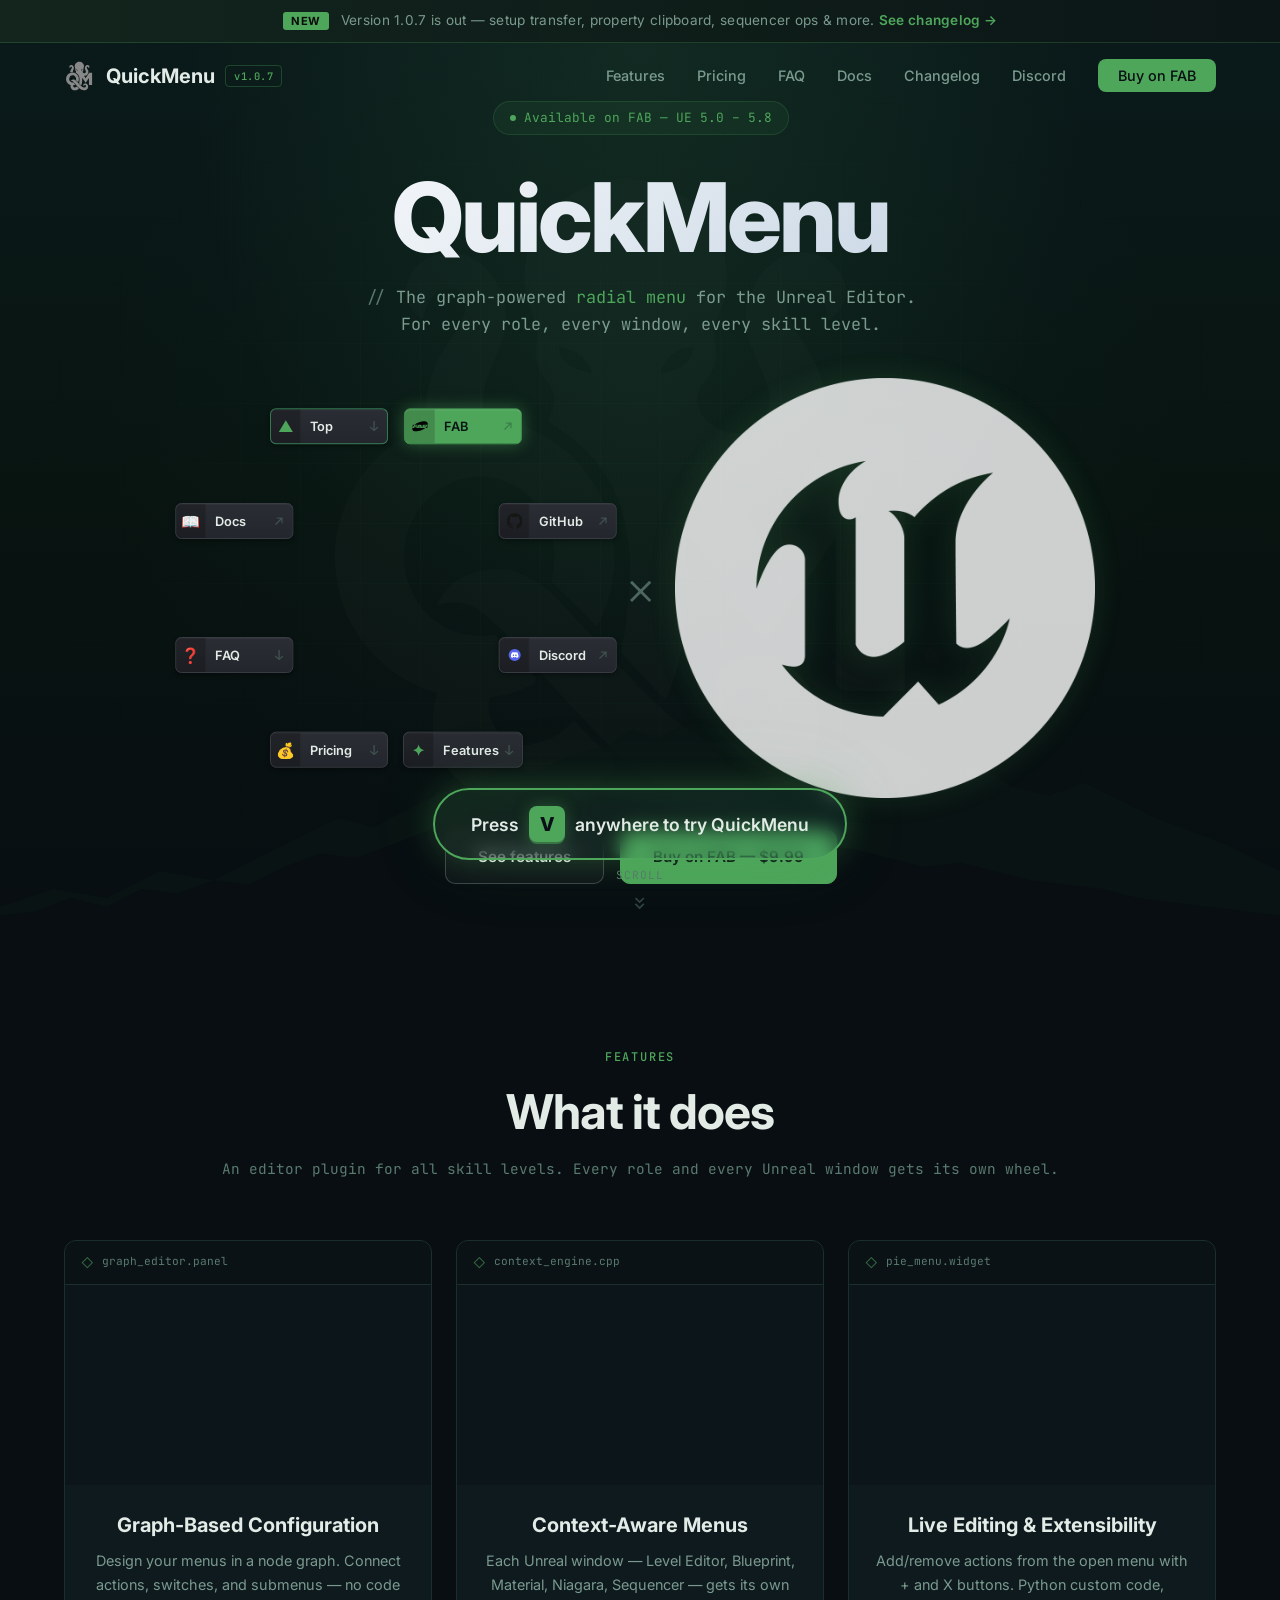
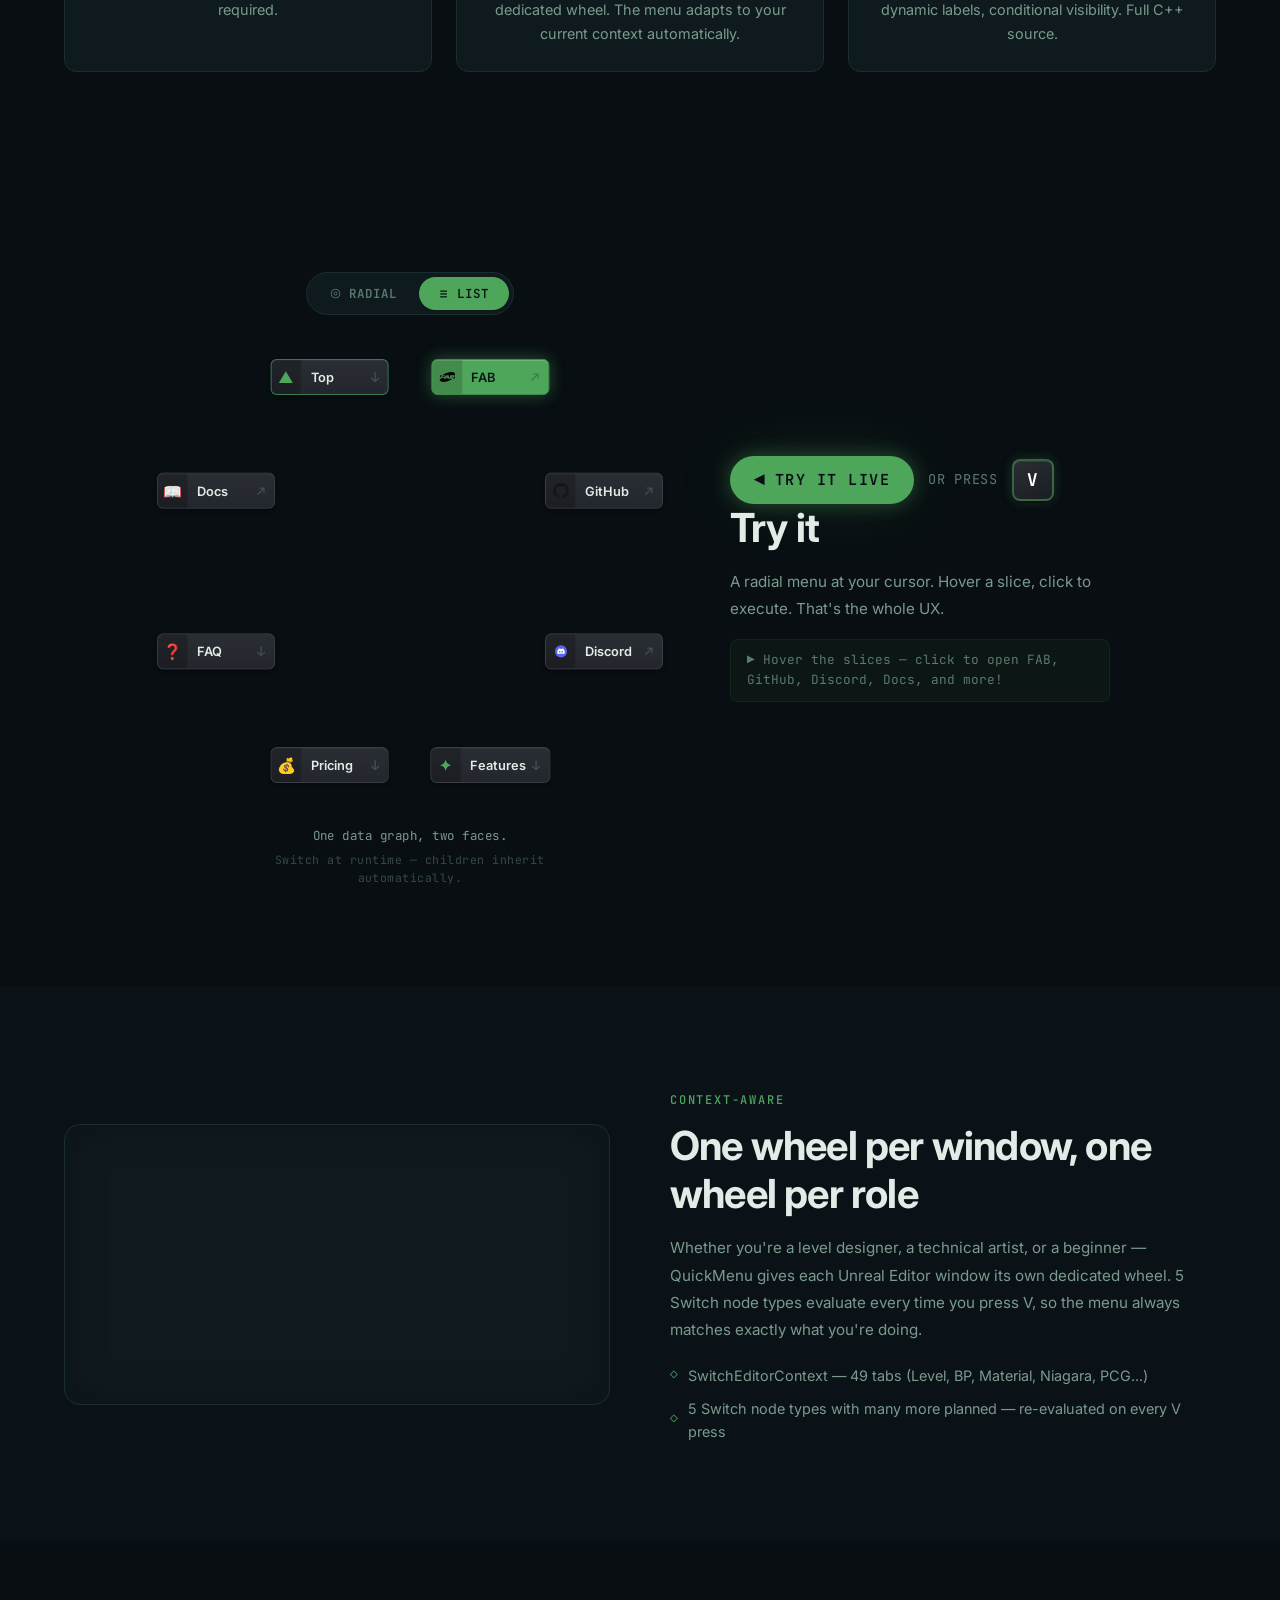
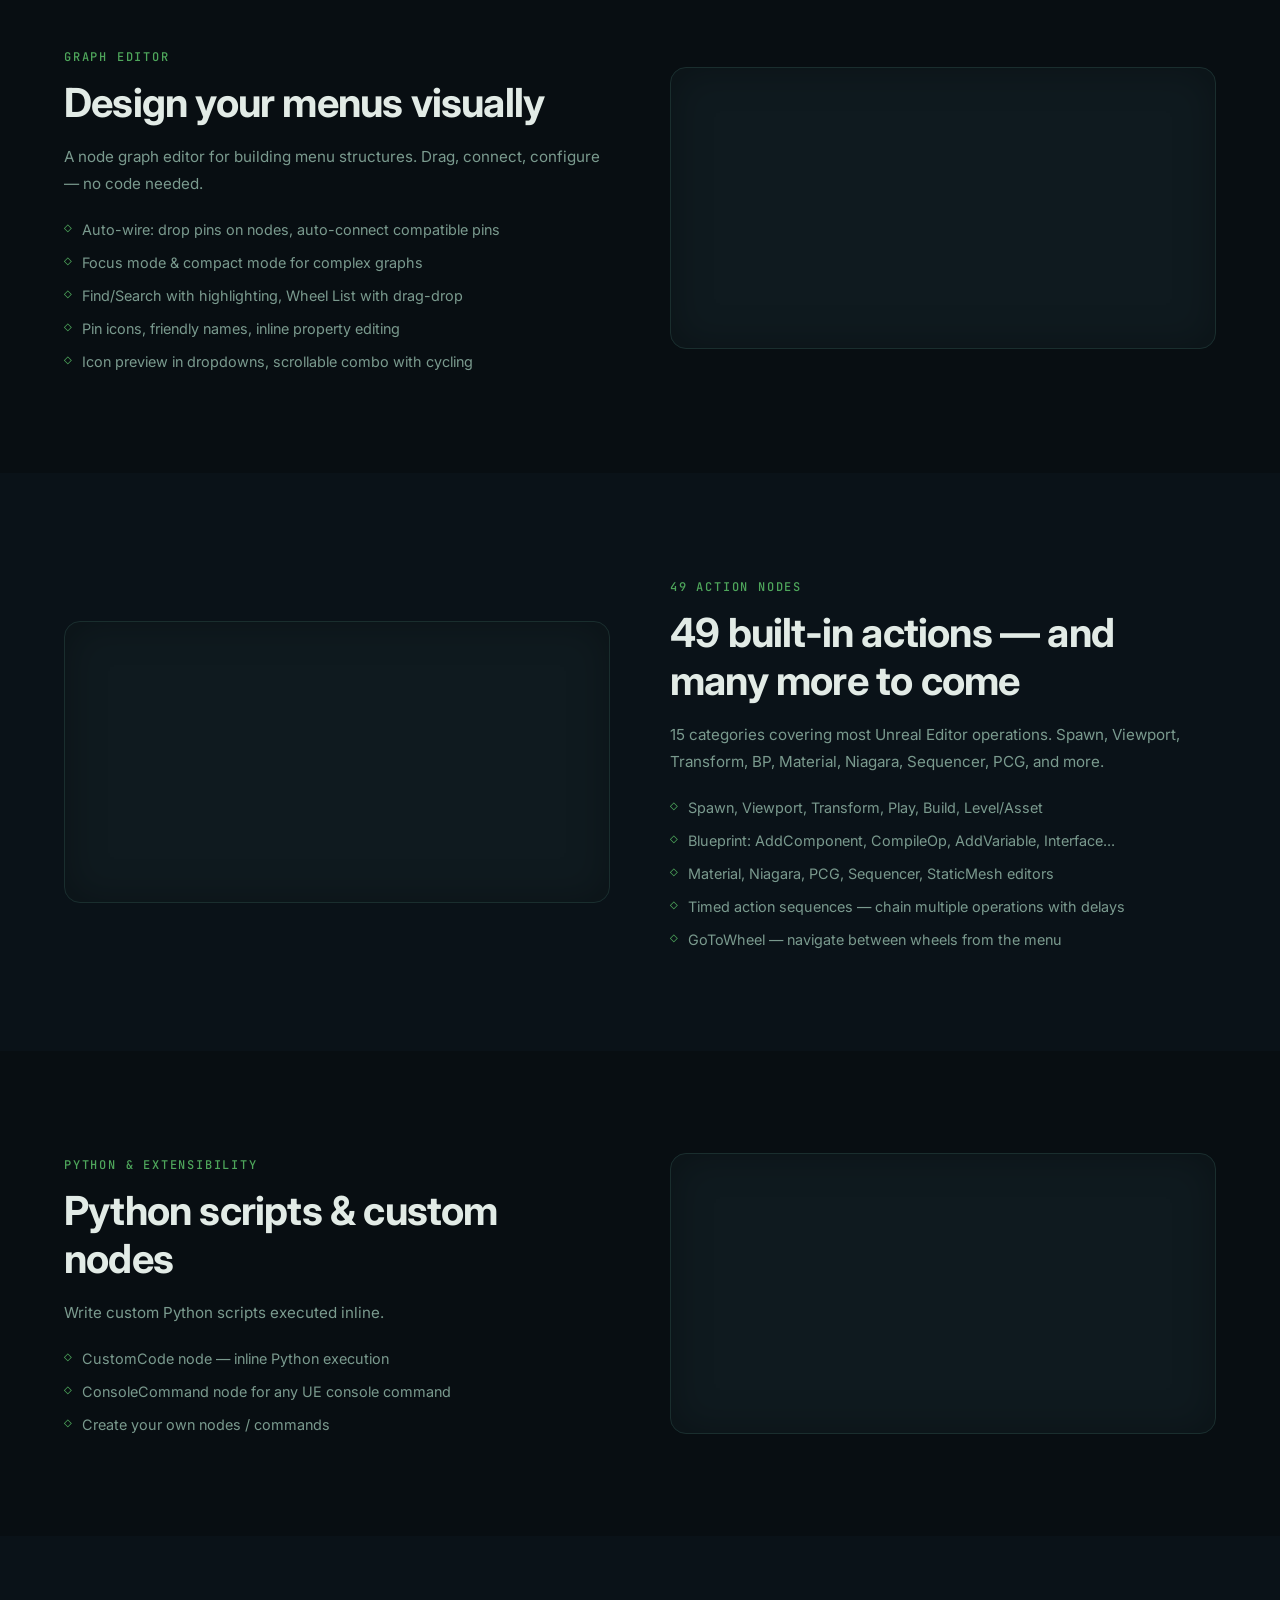
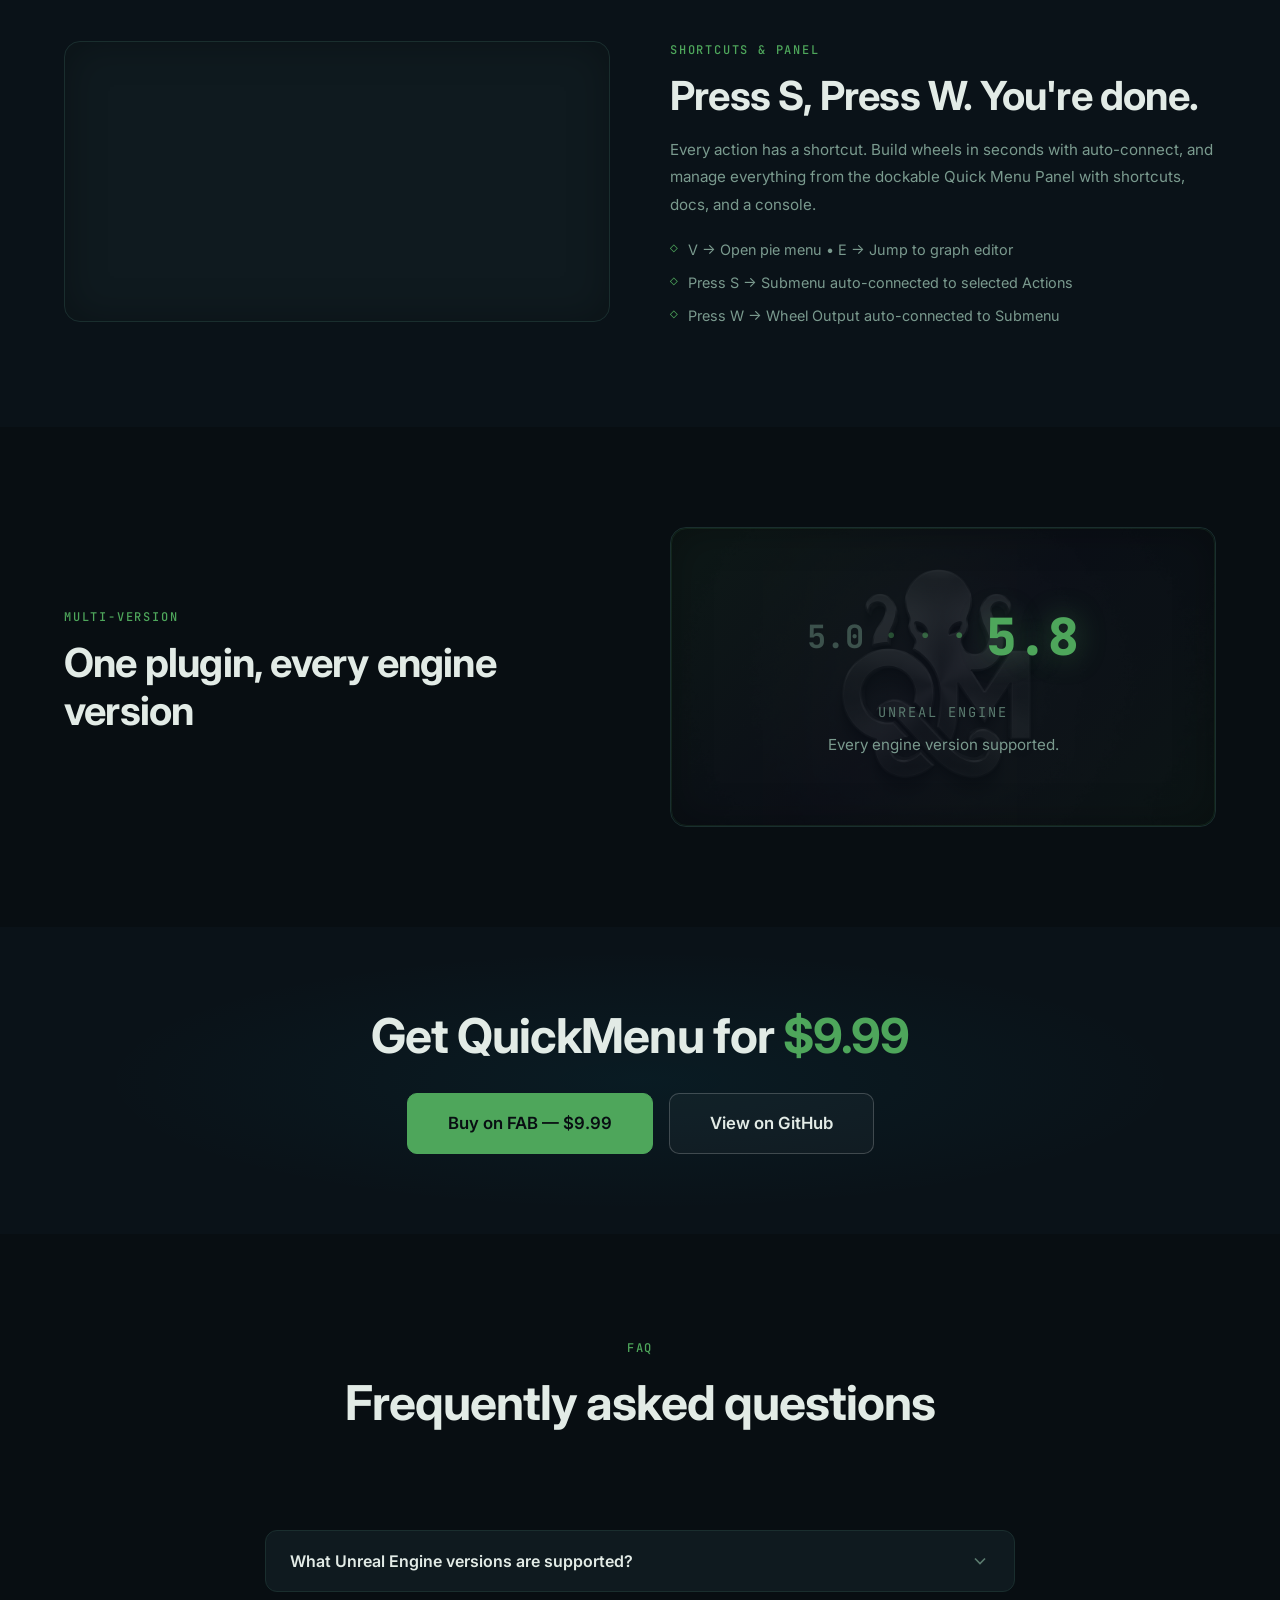
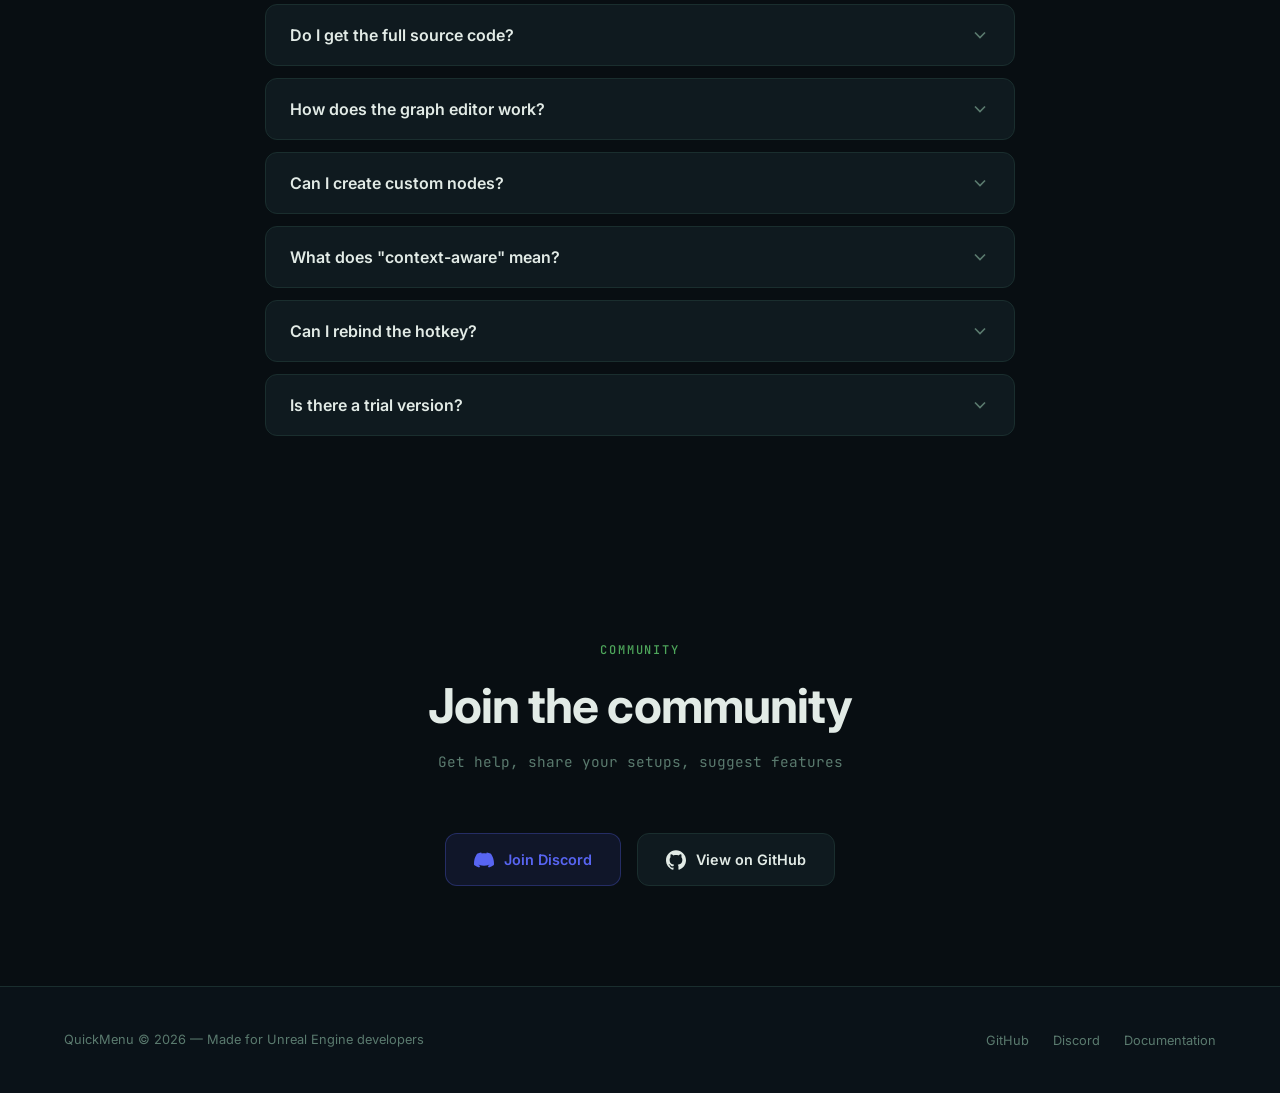
==== commit cb7151c3: "Website v1.0.7: version badge, 49 action counters, release banner, wheel demos default to List mode" ====
--- a/website/index.html
+++ b/website/index.html
@@ -1540,7 +1540,7 @@
      ====================================== -->
 <div class="release-banner">
   <span class="release-new">New</span>
-  Version 1.0.5 is out — persistent settings, redesigned panel, inherit mode &amp; more.
+  Version 1.0.7 is out — setup transfer, property clipboard, sequencer ops &amp; more.
   <a href="https://docs.quickmenuplugin.com/changelog/" target="_blank">See changelog &rarr;</a>
 </div>
 
@@ -1552,7 +1552,7 @@
     <a href="#" class="nav-logo">
       <img src="images/LogoGray2.svg" alt="QuickMenu" style="width:32px; height:32px;">
       QuickMenu
-      <span class="nav-version">v1.0.6</span>
+      <span class="nav-version">v1.0.7</span>
     </a>
     <button class="nav-hamburger" id="hamburger" aria-label="Menu">
       <span></span><span></span><span></span>
@@ -1698,10 +1698,10 @@
     <div class="wheel-demo-layout">
       <div class="wheel-stage fade-in">
         <div class="mode-toggle" role="tablist" aria-label="Display mode">
-          <button class="mode-toggle-btn is-active" data-mode="radial" role="tab" aria-selected="true"><span class="toggle-glyph">&#9678;</span> Radial</button>
-          <button class="mode-toggle-btn" data-mode="list" role="tab" aria-selected="false"><span class="toggle-glyph">&#8801;</span> List</button>
+          <button class="mode-toggle-btn" data-mode="radial" role="tab" aria-selected="false"><span class="toggle-glyph">&#9678;</span> Radial</button>
+          <button class="mode-toggle-btn is-active" data-mode="list" role="tab" aria-selected="true"><span class="toggle-glyph">&#8801;</span> List</button>
         </div>
-        <div class="wheel-wrapper" id="wheelWrapper" data-mode="radial">
+        <div class="wheel-wrapper" id="wheelWrapper" data-mode="list">
           <div class="wheel-center" id="wheelCenter">V</div>
           <div class="wheel-tooltip" id="wheelTooltip">Hover a slice</div>
           <!-- SVG layer & row layer generated by JS -->
@@ -1775,14 +1775,14 @@
 </section>
 
 <!-- ======================================
-     4. 48 ACTION NODES
+     4. 49 ACTION NODES
      ====================================== -->
 <section class="feature-detail alt reverse" id="actions">
   <div class="container">
     <div class="feature-detail-grid">
       <div class="feature-detail-text fade-in">
-        <span class="section-label">48 Action Nodes</span>
-        <h2>48 built-in actions &mdash; and many more to come</h2>
+        <span class="section-label">49 Action Nodes</span>
+        <h2>49 built-in actions &mdash; and many more to come</h2>
         <p>15 categories covering most Unreal Editor operations. Spawn, Viewport, Transform, BP, Material, Niagara, Sequencer, PCG, and more.</p>
         <ul class="feature-detail-highlights">
           <li><span class="hl-icon">&#9671;</span> Spawn, Viewport, Transform, Play, Build, Level/Asset</li>
@@ -2300,9 +2300,8 @@
     btn.addEventListener('click', () => setMode(btn.dataset.mode));
   });
 
-  // Default to list on small screens; recompute row positions on resize
-  const mq = window.matchMedia('(max-width: 768px)');
-  if (mq.matches) {
+  // List is the plugin's default display mode (1.0.7) — start the demo in list everywhere
+  {
     // Apply list mode without animation on initial load
     currentMode = 'list';
     wrapper.dataset.mode = 'list';
@@ -2359,8 +2358,8 @@
   const n = slices.length;
   const angleStep = 360 / n;
 
-  // Set initial mode on wrapper
-  wrapper.dataset.mode = 'radial';
+  // Set initial mode on wrapper — list first, matching the plugin's 1.0.7 default
+  wrapper.dataset.mode = 'list';
 
   function polarPos(i) {
     const midAngle = i * angleStep - 90;
@@ -2490,7 +2489,7 @@
       : '<span>' + s.icon + '</span>';
     row.innerHTML = '<span class="wheel-row-icon">' + iconHtml + '</span><span class="wheel-row-label">' + s.label + '</span><span class="wheel-row-meta">' + (isExternal ? '↗' : '↓') + '</span>';
 
-    const p = polarPos(i);
+    const p = listPos(i);
     row.style.transform = 'translate(calc(-50% + ' + p.x + 'px), calc(-50% + ' + p.y + 'px))';
 
     row.addEventListener('mouseenter', () => hoverIn(s));
@@ -2504,7 +2503,7 @@
 
   // ---- Auto-cycle Pie ⇄ List every 2.6s, pause on hover ----
   const reducedMotion = window.matchMedia('(prefers-reduced-motion: reduce)').matches;
-  let currentMode = 'radial';
+  let currentMode = 'list';
   let paused = false;
 
   function applyRowTransitions(mode) {
@@ -2768,7 +2767,7 @@
 
     // Sync mode with the wheel-demo toggle (or default to radial)
     const demoWrapper = document.getElementById('wheelWrapper');
-    const mode = (demoWrapper && demoWrapper.dataset.mode) || 'radial';
+    const mode = (demoWrapper && demoWrapper.dataset.mode) || 'list';
     wheel.dataset.mode = mode;
 
     wheel.style.left = mouseX + 'px';
